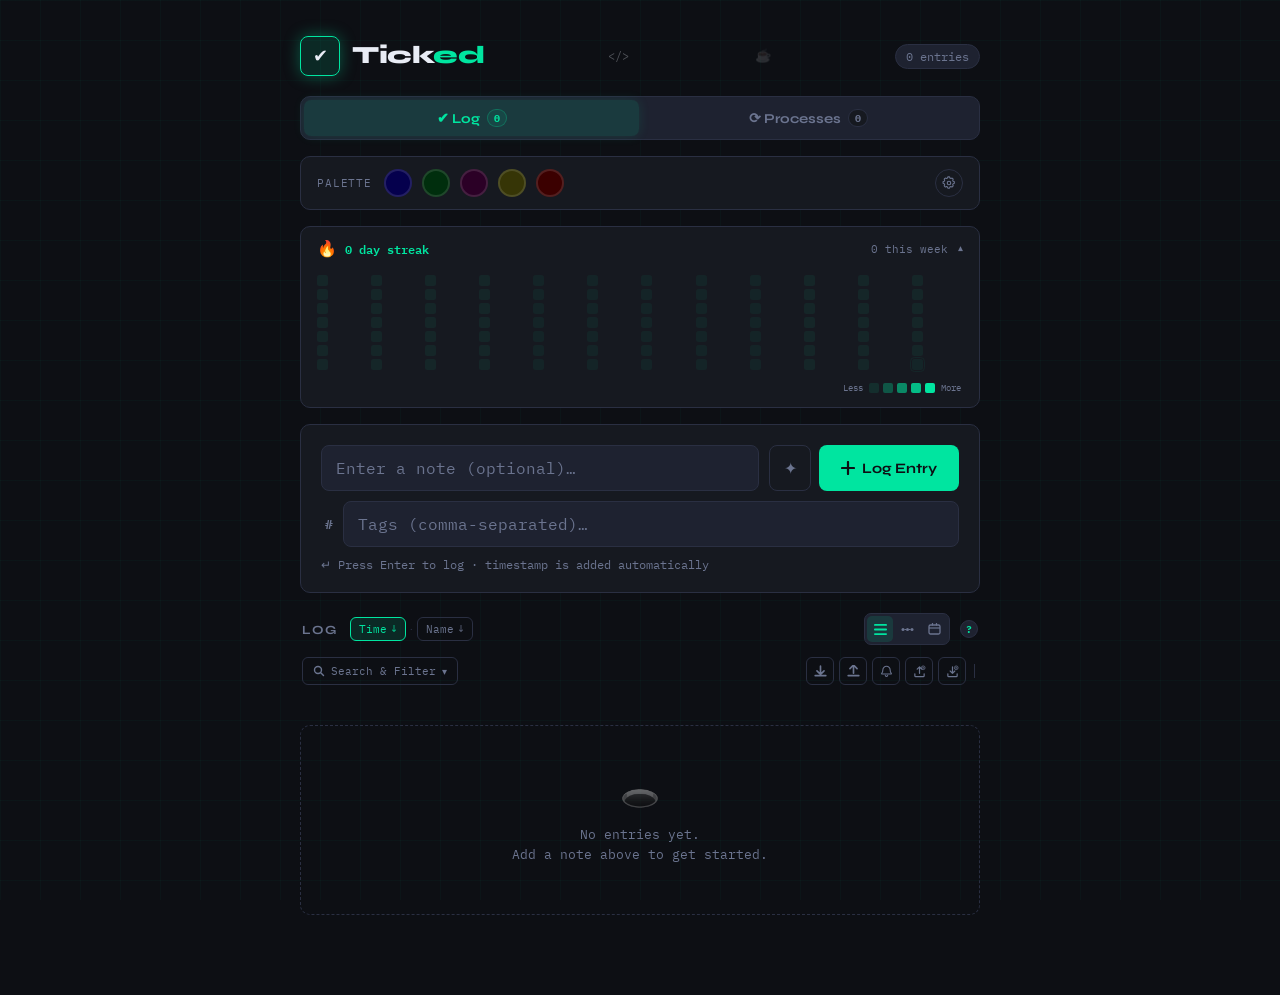
==== index.html @ 1b6779cb "feat: add daily view, tap-to-preview, settings gear, and full i18n (EN/ES/DE/FR) - Add daily view mo" ====
<!--
  Changes applied:
  1. Replaced inline source-code rendering with lightweight source access actions.
     - Source modal now provides direct actions to open full page source in a new tab, copy source, and download .html.
     - Removed inline <pre> source embedding to reduce DOM size and improve initial render performance.
  2. Added incremental lazy rendering for task/process entry lists.
     - Lists now render in small batches and append more entries when a sentinel reaches view (Intersection Observer + scroll fallback).
     - Filtering and sorting still run against the complete in-memory dataset before batching, preserving behavior 100%.
-->
<!DOCTYPE html>
<html lang="en">
<head>
    <meta charset="UTF-8">
    <meta name="viewport" content="width=device-width, initial-scale=1.0, viewport-fit=cover">
    <title>Ticked</title>

    <!-- PWA -->
    <meta name="mobile-web-app-capable" content="yes">
    <meta name="apple-mobile-web-app-capable" content="yes">
    <meta name="apple-mobile-web-app-status-bar-style" content="black-translucent">
    <meta name="apple-mobile-web-app-title" content="Ticked">
    <meta name="theme-color" content="#0d0f14">
    <link rel="manifest" href="manifest.json">
    <link rel="icon" type="image/png" sizes="192x192" href="icon-192.png">
    <link rel="apple-touch-icon" href="icon-192.png">

    <link href="https://fonts.googleapis.com/css2?family=IBM+Plex+Mono:wght@400;500;600&family=Syne:wght@400;600;700;800&display=swap" rel="stylesheet">
    <link rel="stylesheet" href="styles.css">
</head>
<body>
    <div class="wrapper">

        <header>
            <div class="header-left">
                <div class="logo-icon">✔</div>
                <div>
                    <h1>Tick<span>ed</span></h1>
                </div>
            </div>
            <button class="source-toggle" id="sourceToggle" onclick="openSourceViewer()" title="View page source &amp; download offline copy">&lt;/&gt;</button>
            <button class="kofi-toggle" id="kofiToggle" onclick="toggleKofi()" title="Toggle support badge">☕</button>
            <span class="entry-count-badge" id="countBadge" data-i18n="nEntries">0 entries</span>
        </header>

        <!-- Tab Navigation -->
        <div class="tab-nav">
            <button class="tab-btn active" id="tabTasksBtn" onclick="switchTab('tasks')">
                ✔ Log <span class="tab-count" id="tabTasksCount">0</span>
            </button>
            <button class="tab-btn" id="tabProcessesBtn" onclick="switchTab('processes')">
                ⟳ Processes <span class="tab-count" id="tabProcessesCount">0</span>
            </button>
        </div>

        <!-- Color Palette -->
        <div class="palette-section">
            <span class="palette-label" data-i18n="palette">Palette</span>
            <div class="palette-swatches" id="paletteSwatches"></div>
            <button class="palette-gear-btn" id="settingsGearBtn" onclick="openSettingsModal()" title="Settings">
                <svg width="14" height="14" viewBox="0 0 16 16" fill="none">
                    <path d="M8 10a2 2 0 100-4 2 2 0 000 4z" stroke="currentColor" stroke-width="1.3"/>
                    <path d="M13.7 6.3l-1-.2a4.8 4.8 0 00-.5-1.2l.5-.9a.5.5 0 00-.1-.6l-.9-.9a.5.5 0 00-.6-.1l-.9.5a4.8 4.8 0 00-1.2-.5l-.2-1a.5.5 0 00-.5-.4H7a.5.5 0 00-.5.4l-.2 1c-.4.1-.8.3-1.2.5l-.9-.5a.5.5 0 00-.6.1l-.9.9a.5.5 0 00-.1.6l.5.9c-.2.4-.4.8-.5 1.2l-1 .2a.5.5 0 00-.4.5v1.3a.5.5 0 00.4.5l1 .2c.1.4.3.8.5 1.2l-.5.9a.5.5 0 00.1.6l.9.9a.5.5 0 00.6.1l.9-.5c.4.2.8.4 1.2.5l.2 1a.5.5 0 00.5.4h1.3a.5.5 0 00.5-.4l.2-1c.4-.1.8-.3 1.2-.5l.9.5a.5.5 0 00.6-.1l.9-.9a.5.5 0 00.1-.6l-.5-.9c.2-.4.4-.8.5-1.2l1-.2a.5.5 0 00.4-.5V6.7a.5.5 0 00-.4-.4z" stroke="currentColor" stroke-width="1.2" stroke-linecap="round" stroke-linejoin="round"/>
                </svg>
            </button>
        </div>

        <!-- Activity Stats -->
        <div class="stats-section" id="statsSection">
            <button class="stats-header" id="statsHeader" onclick="toggleStats()">
                <div class="stats-header-left">
                    <span class="stats-streak-icon">🔥</span>
                    <span class="stats-streak-text" id="streakDisplay">0 day streak</span>
                </div>
                <div class="stats-header-right">
                    <span class="stats-week-count" id="weekCountDisplay">0 this week</span>
                    <span class="chevron" id="statsChevron">▾</span>
                </div>
            </button>
            <div class="stats-body" id="statsBody">
                <div class="heatmap-container" id="heatmapContainer"></div>
                <div class="heatmap-legend">
                    <span class="heatmap-legend-label">Less</span>
                    <span class="heatmap-cell-legend" style="opacity:0.1"></span>
                    <span class="heatmap-cell-legend" style="opacity:0.3"></span>
                    <span class="heatmap-cell-legend" style="opacity:0.55"></span>
                    <span class="heatmap-cell-legend" style="opacity:0.8"></span>
                    <span class="heatmap-cell-legend" style="opacity:1"></span>
                    <span class="heatmap-legend-label">More</span>
                </div>
            </div>
        </div>

        <!-- ═══════════ TASKS TAB ═══════════ -->
        <div class="tab-panel active" id="panelTasks">

            <!-- Input card -->
            <div class="input-card">
                <div class="input-row">
                    <div class="input-wrap">
                        <input type="text" id="inputText" placeholder="Enter a note (optional)…">
                    </div>
                    <div class="btn-group">
                        <button class="custom-trigger-btn" id="customTriggerBtn" onclick="toggleCustomPanel()" title="Add custom-timestamped entry">
                            ✦
                        </button>
                        <button class="add-btn" onclick="addEntry()">
                            <svg width="14" height="14" viewBox="0 0 14 14" fill="none"><path d="M7 1v12M1 7h12" stroke="currentColor" stroke-width="2.2" stroke-linecap="round"/></svg>
                            Log Entry
                        </button>
                    </div>
                </div>

                <div class="custom-panel" id="customPanel">
                    <div class="custom-panel-inner">
                        <div class="custom-panel-label">Custom timestamp</div>
                        <div class="custom-fields">
                            <input type="date" id="customDate" />
                            <input type="time" id="customTime" />
                            <button class="custom-add-btn" onclick="addCustomEntry()">Log ✦</button>
                        </div>
                    </div>
                </div>

                <div class="tag-input-row" id="tagInputRow">
                    <span class="tag-input-label">#</span>
                    <input type="text" id="tagInput" placeholder="Tags (comma-separated)…" class="tag-text-input">
                </div>

                <p class="hint" data-i18n="hintLog">↵ Press Enter to log · timestamp is added automatically</p>
            </div>

            <!-- Section header -->
            <div class="section-header">
                <div style="display:flex;align-items:center;gap:12px;">
                    <span class="section-title">Log</span>
                    <div class="sort-controls" id="tasksSortControls">
                        <button class="sort-btn active" id="sortTimeBtn" onclick="setSort('time','tasks')">
                            Time <span class="sort-dir" id="sortTimeDir">↓</span>
                        </button>
                        <span class="sort-sep">·</span>
                        <button class="sort-btn" id="sortTextBtn" onclick="setSort('text','tasks')">
                            Name <span class="sort-dir" id="sortTextDir">↓</span>
                        </button>
                    </div>
                </div>
                <div style="display:flex;align-items:center;gap:10px;">
                    <div class="view-toggle">
                        <button class="view-toggle-btn active" id="viewListBtn" onclick="setView('list')" title="List view">
                            <svg width="13" height="13" viewBox="0 0 13 13" fill="none">
                                <rect x="0" y="1" width="13" height="1.8" rx="0.9" fill="currentColor"/>
                                <rect x="0" y="5.6" width="13" height="1.8" rx="0.9" fill="currentColor"/>
                                <rect x="0" y="10.2" width="13" height="1.8" rx="0.9" fill="currentColor"/>
                            </svg>
                        </button>
                        <button class="view-toggle-btn" id="viewTimelineBtn" onclick="setView('timeline')" title="Timeline view">
                            <svg width="13" height="13" viewBox="0 0 13 13" fill="none">
                                <circle cx="2" cy="6.5" r="1.5" fill="currentColor"/>
                                <circle cx="6.5" cy="6.5" r="1.5" fill="currentColor"/>
                                <circle cx="11" cy="6.5" r="1.5" fill="currentColor"/>
                                <line x1="3.5" y1="6.5" x2="5" y2="6.5" stroke="currentColor" stroke-width="1.2"/>
                                <line x1="8" y1="6.5" x2="9.5" y2="6.5" stroke="currentColor" stroke-width="1.2"/>
                            </svg>
                        </button>
                        <button class="view-toggle-btn" id="viewDailyBtn" onclick="setView('daily')" title="Daily view">
                            <svg width="13" height="13" viewBox="0 0 13 13" fill="none">
                                <rect x="1" y="2" width="11" height="9" rx="1.5" stroke="currentColor" stroke-width="1.3" fill="none"/>
                                <line x1="1" y1="5" x2="12" y2="5" stroke="currentColor" stroke-width="1.2"/>
                                <line x1="4.5" y1="2" x2="4.5" y2="0.5" stroke="currentColor" stroke-width="1.2" stroke-linecap="round"/>
                                <line x1="8.5" y1="2" x2="8.5" y2="0.5" stroke="currentColor" stroke-width="1.2" stroke-linecap="round"/>
                            </svg>
                        </button>
                    </div>
                    <div class="info-btn">
                        <span class="question-mark" tabindex="0" role="button" aria-label="Storage info">?</span>
                        <div class="tooltip" role="tooltip">
                            <div class="tooltip-title">💾 How data is saved</div>
                            <p>Your log entries are saved in your <strong>browser's localStorage</strong> — they persist across page refreshes and browser restarts on this device.</p>
                            <p><strong>To keep data long-term:</strong> avoid clearing your browser's site data for this page, and don't use incognito mode.</p>
                            <p><strong>Back up anytime</strong> using the Export button — saves a <strong>.json</strong> file you can re-import later.</p>
                        </div>
                    </div>
                </div>
            </div>

            <!-- Toolbar row -->
            <div class="toolbar-row">
                <div class="toolbar-group">
                    <button class="filter-toggle-btn" id="filterToggleBtn" onclick="toggleFilterPanel('tasks')">
                        <svg width="12" height="12" viewBox="0 0 12 12" fill="none">
                            <circle cx="5" cy="5" r="3.5" stroke="currentColor" stroke-width="1.4"/>
                            <path d="M8 8l2.5 2.5" stroke="currentColor" stroke-width="1.4" stroke-linecap="round"/>
                        </svg>
                        Search &amp; Filter
                        <span class="chevron">▾</span>
                    </button>
                    <div class="filter-active-dot" id="filterActiveDot"></div>
                </div>

                <div class="toolbar-group">
                    <button class="icon-btn" title="Import JSON" onclick="document.getElementById('importFileInput').click()">
                        <svg width="13" height="13" viewBox="0 0 11 11" fill="none">
                            <path d="M5.5 1v6M2.5 5l3 3 3-3" stroke="currentColor" stroke-width="1.4" stroke-linecap="round" stroke-linejoin="round"/>
                            <path d="M1 9h9" stroke="currentColor" stroke-width="1.4" stroke-linecap="round"/>
                        </svg>
                    </button>
                    <input type="file" id="importFileInput" accept=".json" onchange="importJSON(event)">
                    <button class="icon-btn" title="Export JSON" onclick="exportJSON()">
                        <svg width="13" height="13" viewBox="0 0 11 11" fill="none">
                            <path d="M5.5 7V1M2.5 3l3-3 3 3" stroke="currentColor" stroke-width="1.4" stroke-linecap="round" stroke-linejoin="round"/>
                            <path d="M1 9h9" stroke="currentColor" stroke-width="1.4" stroke-linecap="round"/>
                        </svg>
                    </button>
                    <button class="icon-btn" id="logNotifyBtn" title="Show persistent quick-log notification" onclick="togglePersistentLogNotification()">
                        <svg width="13" height="13" viewBox="0 0 16 16" fill="none">
                            <path d="M8 1.5a4.5 4.5 0 00-4.5 4.5c0 2.1-.7 3.4-1.3 4.1a.5.5 0 00.4.9h10.8a.5.5 0 00.4-.9c-.6-.7-1.3-2-1.3-4.1A4.5 4.5 0 008 1.5z" stroke="currentColor" stroke-width="1.3" stroke-linecap="round" stroke-linejoin="round"/>
                            <path d="M6.5 12.5a1.5 1.5 0 003 0" stroke="currentColor" stroke-width="1.3" stroke-linecap="round"/>
                        </svg>
                    </button>
                    <button class="icon-btn gdrive-btn" id="gdriveUploadBtn" title="Upload to Google Drive" onclick="gdriveUpload()">
                        <svg width="13" height="13" viewBox="0 0 14 14" fill="none">
                            <path d="M7 9V2M4.5 4.5L7 2l2.5 2.5" stroke="currentColor" stroke-width="1.3" stroke-linecap="round" stroke-linejoin="round"/>
                            <path d="M2 9.5v2a1 1 0 001 1h8a1 1 0 001-1v-2" stroke="currentColor" stroke-width="1.3" stroke-linecap="round" stroke-linejoin="round"/>
                            <circle cx="11" cy="3" r="2" fill="none" stroke="currentColor" stroke-width="0.8"/>
                            <path d="M10.3 3h1.4M11 2.3v1.4" stroke="currentColor" stroke-width="0.6" stroke-linecap="round"/>
                        </svg>
                    </button>
                    <button class="icon-btn gdrive-btn" id="gdriveDownloadBtn" title="Download from Google Drive" onclick="gdriveDownload()">
                        <svg width="13" height="13" viewBox="0 0 14 14" fill="none">
                            <path d="M7 2v7M4.5 6.5L7 9l2.5-2.5" stroke="currentColor" stroke-width="1.3" stroke-linecap="round" stroke-linejoin="round"/>
                            <path d="M2 9.5v2a1 1 0 001 1h8a1 1 0 001-1v-2" stroke="currentColor" stroke-width="1.3" stroke-linecap="round" stroke-linejoin="round"/>
                            <circle cx="11" cy="3" r="2" fill="none" stroke="currentColor" stroke-width="0.8"/>
                            <path d="M10.3 3h1.4M11 2.3v1.4" stroke="currentColor" stroke-width="0.6" stroke-linecap="round"/>
                        </svg>
                    </button>
                    <div class="toolbar-divider"></div>
                    <button class="clear-btn" id="clearBtn" onclick="clearAll('tasks')" style="display:none;">Clear all</button>
                </div>
            </div>

            <!-- Filter panel -->
            <div class="filter-panel" id="filterPanel">
                <div class="filter-panel-inner">
                    <div class="filter-row">
                        <div class="filter-search-wrap input-wrap">
                            <svg width="14" height="14" viewBox="0 0 14 14" fill="none">
                                <circle cx="6" cy="6" r="4" stroke="currentColor" stroke-width="1.5"/>
                                <path d="M10 10l3 3" stroke="currentColor" stroke-width="1.5" stroke-linecap="round"/>
                            </svg>
                            <input type="text" id="searchInput" placeholder="Search by name, date, or time…" oninput="debouncedApplyFilters()">
                        </div>
                        <div class="filter-date-wrap">
                            <input type="date" id="filterDate" onchange="applyFilters('tasks')">
                        </div>
                    </div>
                    <div class="filter-chips">
                        <span class="filter-chip-label">Show:</span>
                        <button class="filter-chip active" data-filter="all" onclick="setTypeFilter('all', this, 'tasks')">All</button>
                        <button class="filter-chip" data-filter="auto" onclick="setTypeFilter('auto', this, 'tasks')">Auto-logged</button>
                        <button class="filter-chip custom-chip" data-filter="custom" onclick="setTypeFilter('custom', this, 'tasks')">✦ Custom</button>
                        <button class="filter-chip edited-chip" data-filter="edited" onclick="setTypeFilter('edited', this, 'tasks')">✎ Edited</button>
                        <button class="filter-clear-link" onclick="clearFilters('tasks')">Clear filters</button>
                    </div>
                    <div class="filter-tag-chips" id="filterTagChips"></div>
                </div>
            </div>

            <!-- Results count -->
            <div class="results-count-row">
                <span class="results-count" id="resultsCount"></span>
            </div>

            <!-- Empty state -->
            <div class="empty-state visible" id="emptyState">
                <div class="empty-icon">🕳️</div>
                <p>No entries yet.<br>Add a note above to get started.</p>
            </div>

            <!-- Entry list -->
            <ul class="entry-list" id="entryList"></ul>
            <div class="lazy-loader" id="tasksLazyLoader" aria-hidden="true"><span>Loading more entries…</span></div>

            <!-- Timeline view -->
            <div id="timelineView" class="timeline-outer" style="display:none;"></div>
            <div id="dailyView" class="daily-outer" style="display:none;"></div>
        </div>

        <!-- ═══════════ PROCESSES TAB ═══════════ -->
        <div class="tab-panel" id="panelProcesses">

            <!-- Input card for processes -->
            <div class="input-card">
                <div class="input-row">
                    <div class="input-wrap">
                        <input type="text" id="procInputText" placeholder="Enter process name…">
                    </div>
                    <div class="btn-group">
                        <select id="procTemplateSelect" class="filter-chip" onchange="addProcessFromTemplate(this.value)">
                            <option value="">Templates</option>
                            <option value="dailyRoutine">Daily Routine</option>
                            <option value="contentCreation">Content Creation</option>
                            <option value="bugFix">Bug Fix</option>
                        </select>
                        <button class="add-btn" onclick="addProcess()">
                            <svg width="14" height="14" viewBox="0 0 14 14" fill="none"><path d="M7 1v12M1 7h12" stroke="currentColor" stroke-width="2.2" stroke-linecap="round"/></svg>
                            Add Process
                        </button>
                    </div>
                </div>
                <div class="tag-input-row" id="procTagInputRow">
                    <span class="tag-input-label">#</span>
                    <input type="text" id="procTagInput" placeholder="Tags (comma-separated)…" class="tag-text-input">
                </div>

                <p class="hint" data-i18n="hintProcess">↵ Press Enter to add · processes track work through checkpoints</p>
            </div>

            <!-- Section header for processes -->
            <div class="section-header">
                <div style="display:flex;align-items:center;gap:12px;">
                    <span class="section-title">Processes</span>
                    <div class="sort-controls" id="procSortControls">
                        <button class="sort-btn active" id="procSortTimeBtn" onclick="setSort('time','processes')">
                            Time <span class="sort-dir" id="procSortTimeDir">↓</span>
                        </button>
                        <span class="sort-sep">·</span>
                        <button class="sort-btn" id="procSortTextBtn" onclick="setSort('text','processes')">
                            Name <span class="sort-dir" id="procSortTextDir">↓</span>
                        </button>
                    </div>
                </div>
            </div>

            <!-- Toolbar row for processes -->
            <div class="toolbar-row">
                <div class="toolbar-group">
                    <button class="filter-toggle-btn" id="procFilterToggleBtn" onclick="toggleFilterPanel('processes')">
                        <svg width="12" height="12" viewBox="0 0 12 12" fill="none">
                            <circle cx="5" cy="5" r="3.5" stroke="currentColor" stroke-width="1.4"/>
                            <path d="M8 8l2.5 2.5" stroke="currentColor" stroke-width="1.4" stroke-linecap="round"/>
                        </svg>
                        Search &amp; Filter
                        <span class="chevron">▾</span>
                    </button>
                    <div class="filter-active-dot" id="procFilterActiveDot"></div>
                </div>

                <div class="toolbar-group">
                    <button class="clear-btn" id="procClearBtn" onclick="clearAll('processes')" style="display:none;">Clear all</button>
                </div>
            </div>

            <!-- Filter panel for processes -->
            <div class="filter-panel" id="procFilterPanel">
                <div class="filter-panel-inner">
                    <div class="filter-row">
                        <div class="filter-search-wrap input-wrap">
                            <svg width="14" height="14" viewBox="0 0 14 14" fill="none">
                                <circle cx="6" cy="6" r="4" stroke="currentColor" stroke-width="1.5"/>
                                <path d="M10 10l3 3" stroke="currentColor" stroke-width="1.5" stroke-linecap="round"/>
                            </svg>
                            <input type="text" id="procSearchInput" placeholder="Search processes…" oninput="debouncedApplyFilters()">
                        </div>
                        <div class="filter-date-wrap">
                            <input type="date" id="procFilterDate" onchange="applyFilters('processes')">
                        </div>
                    </div>
                    <div class="filter-chips">
                        <span class="filter-chip-label">Show:</span>
                        <button class="filter-chip active" data-filter="all" onclick="setTypeFilter('all', this, 'processes')">All</button>
                        <button class="filter-chip active-chip" data-filter="active" onclick="setTypeFilter('active', this, 'processes')">⟳ Active</button>
                        <button class="filter-chip completed-chip" data-filter="completed" onclick="setTypeFilter('completed', this, 'processes')">✓ Completed</button>
                        <button class="filter-chip edited-chip" data-filter="edited" onclick="setTypeFilter('edited', this, 'processes')">✎ Edited</button>
                        <button class="filter-chip overdue-chip" data-filter="overdue" onclick="setTypeFilter('overdue', this, 'processes')">⚠ Overdue</button>
                        <button class="filter-clear-link" onclick="clearFilters('processes')">Clear filters</button>
                    </div>
                    <div class="filter-tag-chips" id="procFilterTagChips"></div>
                </div>
            </div>

            <!-- Results count processes -->
            <div class="results-count-row">
                <span class="results-count" id="procResultsCount"></span>
            </div>

            <!-- Empty state -->
            <div class="empty-state visible" id="procEmptyState">
                <div class="empty-icon">⟳</div>
                <p>No processes yet.<br>Add a process above to track workflow checkpoints.</p>
            </div>

            <!-- Process list -->
            <ul class="entry-list" id="processList"></ul>
            <div class="lazy-loader" id="procLazyLoader" aria-hidden="true"><span>Loading more processes…</span></div>
        </div>

    </div>

    <div class="source-modal-overlay" id="gdriveClientModal" onclick="if(event.target===this)closeGdriveClientModal(false)">
        <div class="source-modal" style="max-width:560px;">
            <div class="source-modal-header">
                <span class="source-modal-title">Google Drive Client ID</span>
                <button class="source-modal-close" onclick="closeGdriveClientModal(false)" title="Close">✕</button>
            </div>
            <div class="source-modal-body">
                <p class="source-modal-text">Paste your Google OAuth Client ID. It is stored only in localStorage on this device and reused for upload/download.</p>
                <div class="gdrive-modal-field">
                    <label for="gdriveClientInput">Client ID</label>
                    <input type="text" id="gdriveClientInput" placeholder="1234567890-abc123.apps.googleusercontent.com">
                </div>
                <div class="sheet-btn-row" style="margin-top:8px;">
                    <button class="sheet-btn secondary" onclick="closeGdriveClientModal(false)">Cancel</button>
                    <button class="sheet-btn primary" onclick="closeGdriveClientModal(true)">Save</button>
                </div>
            </div>
        </div>
    </div>

    <!-- Source Viewer Modal -->
    <div class="source-modal-overlay" id="sourceModalOverlay" onclick="if(event.target===this)closeSourceViewer()">
        <div class="source-modal">
            <div class="source-modal-header">
                <span class="source-modal-title">&lt;/&gt; Page Source</span>
                <div class="source-modal-actions">
                    <button class="source-modal-btn" onclick="copySource()" title="Copy source to clipboard">📋 Copy</button>
                    <button class="source-modal-btn" onclick="downloadOfflineHTML()" title="Download as standalone HTML file">💾 Download .html</button>
                </div>
                <button class="source-modal-close" onclick="closeSourceViewer()" title="Close">✕</button>
            </div>
            <div class="source-modal-body">
                <p class="source-modal-text">To keep this page lean, source is no longer embedded inline here. Use one of the actions below to access the complete HTML source.</p>
                <a class="source-link" id="sourceOpenLink" href="https://ranzlappen.github.io/ticked/" target="_blank" rel="noopener">↗ Open source code</a>
            </div>
        </div>
    </div>

    <!-- Settings Modal -->
    <div class="source-modal-overlay" id="settingsModalOverlay" onclick="if(event.target===this)closeSettingsModal()">
        <div class="source-modal" style="max-width:480px;">
            <div class="source-modal-header">
                <span class="source-modal-title" data-i18n="settings">Settings</span>
                <button class="source-modal-close" onclick="closeSettingsModal()" title="Close">✕</button>
            </div>
            <div class="source-modal-body">
                <div class="settings-field">
                    <label for="settingsLang" data-i18n="language">Language</label>
                    <select id="settingsLang" class="settings-select" onchange="updateSetting('lang', this.value)">
                        <option value="en">English</option>
                        <option value="es">Español</option>
                        <option value="de">Deutsch</option>
                        <option value="fr">Français</option>
                    </select>
                </div>
                <div class="settings-field">
                    <label for="settingsHeadingFont" data-i18n="headingFont">Heading Font</label>
                    <select id="settingsHeadingFont" class="settings-select" onchange="updateSetting('headingFont', this.value)">
                        <option value="default">Syne (default)</option>
                        <option value="mono">IBM Plex Mono</option>
                        <option value="system">System UI</option>
                    </select>
                </div>
                <div class="settings-field">
                    <label for="settingsBodyFont" data-i18n="bodyFont">Body Font</label>
                    <select id="settingsBodyFont" class="settings-select" onchange="updateSetting('bodyFont', this.value)">
                        <option value="default">IBM Plex Mono (default)</option>
                        <option value="sans">Syne</option>
                        <option value="system">System UI</option>
                    </select>
                </div>
            </div>
        </div>
    </div>

    <!-- Toast -->
    <div class="toast" id="toast"></div>

    <!-- Action Sheet overlay -->
    <div class="sheet-overlay" id="sheetOverlay">
        <div class="sheet" id="sheetEl" onclick="event.stopPropagation()">
            <div class="sheet-handle" id="sheetHandle"></div>
            <div class="sheet-title" id="sheetTitle">Actions</div>
            <div id="sheetContent"></div>
        </div>
    </div>

    <!-- Ko-fi -->
    <a class="kofi-badge" href="https://ko-fi.com/F1F1140LWT" target="_blank" rel="noopener" title="Buy Me a Coffee at ko-fi.com">
        <img height="36" src="https://storage.ko-fi.com/cdn/kofi6.png?v=6" border="0" alt="Buy Me a Coffee at ko-fi.com" />
    </a>

    <script src="i18n.js"></script>
    <script src="app.js"></script>
</body>
</html>
---- styles.css ----
*, *::before, *::after { box-sizing: border-box; margin: 0; padding: 0; }
* { -webkit-tap-highlight-color: transparent; }

:root {
    --bg: #0d0f14;
    --surface: #161920;
    --surface2: #1e2230;
    --border: #2a2f42;
    --accent: #00e5a0;
    --accent-dim: rgba(0, 229, 160, 0.12);
    --accent-glow: rgba(0, 229, 160, 0.35);
    --text: #e8ecf5;
    --text-muted: #6b748f;
    --text-dim: #9aa3be;
    --danger: #ff5a6e;
    --danger-dim: rgba(255, 90, 110, 0.12);
    --danger-border: rgba(255, 90, 110, 0.55);
    --custom: #f5a623;
    --custom-dim: rgba(245, 166, 35, 0.10);
    --custom-border: rgba(245, 166, 35, 0.55);
    --edited: #a78bfa;
    --edited-dim: rgba(167, 139, 250, 0.10);
    --edited-border: rgba(167, 139, 250, 0.55);
    --today-bg: rgba(0, 229, 160, 0.04);
    --today-border: rgba(0, 229, 160, 0.28);
    --mono: 'IBM Plex Mono', monospace;
    --sans: 'Syne', sans-serif;
    --radius: 10px;
    --transition: 0.18s ease;
}

body {
    font-family: var(--sans);
    background: var(--bg);
    color: var(--text);
    min-height: 100vh;
    padding: 20px;
    padding-top: max(20px, env(safe-area-inset-top));
    padding-bottom: max(20px, env(safe-area-inset-bottom));
    padding-left: max(20px, env(safe-area-inset-left));
    padding-right: max(20px, env(safe-area-inset-right));
    display: flex;
    flex-direction: column;
    align-items: center;
    overflow-x: hidden;
}
body.sheet-open { overflow: hidden; }

body::before {
    content: '';
    position: fixed;
    inset: 0;
    background-image:
        linear-gradient(rgba(0,229,160,0.03) 1px, transparent 1px),
        linear-gradient(90deg, rgba(0,229,160,0.03) 1px, transparent 1px);
    background-size: 40px 40px;
    pointer-events: none;
    z-index: 0;
}

.wrapper {
    width: 100%;
    max-width: 680px;
    position: relative;
    z-index: 1;
    padding-bottom: 60px;
}

/* ── Header ── */
header {
    display: flex;
    align-items: center;
    justify-content: space-between;
    margin-bottom: 20px;
    padding-top: 16px;
}

.header-left {
    display: flex;
    align-items: center;
    gap: 12px;
}

.logo-icon {
    width: 40px;
    height: 40px;
    background: var(--accent-dim);
    border: 1px solid var(--accent);
    border-radius: 8px;
    display: flex;
    align-items: center;
    justify-content: center;
    font-size: 18px;
    box-shadow: 0 0 16px var(--accent-glow);
    flex-shrink: 0;
}

h1 {
    font-size: clamp(1.2rem, 4vw, 1.55rem);
    font-weight: 800;
    letter-spacing: -0.02em;
    color: var(--text);
    line-height: 1.1;
}

h1 span { color: var(--accent); }

.entry-count-badge {
    font-family: var(--mono);
    font-size: 0.75rem;
    color: var(--text-muted);
    background: var(--surface2);
    border: 1px solid var(--border);
    border-radius: 20px;
    padding: 4px 10px;
    white-space: nowrap;
}

/* ── Tab navigation ── */
.tab-nav {
    display: flex;
    gap: 2px;
    background: var(--surface2);
    border: 1px solid var(--border);
    border-radius: 10px;
    padding: 3px;
    margin-bottom: 16px;
}

.tab-btn {
    flex: 1;
    background: none;
    border: none;
    border-radius: 7px;
    font-family: var(--sans);
    font-size: 0.85rem;
    font-weight: 700;
    color: var(--text-muted);
    padding: 9px 16px;
    cursor: pointer;
    transition: all var(--transition);
    display: flex;
    align-items: center;
    justify-content: center;
    gap: 7px;
}

.tab-btn:hover { color: var(--text-dim); }

.tab-btn.active {
    background: var(--accent-dim);
    color: var(--accent);
    box-shadow: 0 0 12px var(--accent-dim);
}

.tab-btn .tab-count {
    font-family: var(--mono);
    font-size: 0.65rem;
    background: var(--surface);
    border: 1px solid var(--border);
    border-radius: 10px;
    padding: 1px 6px;
}

.tab-btn.active .tab-count {
    background: rgba(0,229,160,0.08);
    border-color: rgba(0,229,160,0.25);
    color: var(--accent);
}

/* ── Color Palette ── */
.palette-section {
    background: var(--surface);
    border: 1px solid var(--border);
    border-radius: var(--radius);
    padding: 12px 16px;
    margin-bottom: 16px;
    display: flex;
    align-items: center;
    gap: 12px;
}

.palette-label {
    font-family: var(--mono);
    font-size: 0.68rem;
    color: var(--text-muted);
    letter-spacing: 0.08em;
    text-transform: uppercase;
    white-space: nowrap;
    flex-shrink: 0;
}

.palette-swatches {
    display: flex;
    gap: 10px;
    align-items: center;
}

.palette-swatch {
    position: relative;
    width: 28px;
    height: 28px;
    border-radius: 50%;
    border: 2px solid rgba(255,255,255,0.12);
    cursor: pointer;
    transition: transform 0.18s cubic-bezier(0.34, 1.56, 0.64, 1), box-shadow 0.18s ease;
    flex-shrink: 0;
}

.palette-swatch:hover {
    transform: scale(1.2);
    box-shadow: 0 0 12px rgba(255,255,255,0.15);
}

.palette-swatch input[type="color"] {
    position: absolute;
    inset: 0;
    width: 100%;
    height: 100%;
    opacity: 0;
    cursor: pointer;
    border: none;
    padding: 0;
}

/* ── Input card ── */
.input-card {
    background: var(--surface);
    border: 1px solid var(--border);
    border-radius: var(--radius);
    padding: 20px;
    margin-bottom: 20px;
    transition: border-color var(--transition), box-shadow var(--transition);
}

.input-card:focus-within {
    border-color: var(--accent);
    box-shadow: 0 0 0 3px var(--accent-dim);
}

.input-row {
    display: flex;
    gap: 10px;
    align-items: stretch;
}

.input-wrap { flex: 1; position: relative; }

input[type="text"], input[type="date"], input[type="time"], input[type="datetime-local"] {
    width: 100%;
    background: var(--surface2);
    border: 1px solid var(--border);
    border-radius: 8px;
    color: var(--text);
    font-family: var(--mono);
    font-size: 16px;
    padding: 12px 14px;
    outline: none;
    transition: border-color var(--transition);
    -webkit-appearance: none;
}

input[type="date"], input[type="time"], input[type="datetime-local"] {
    color-scheme: dark;
    cursor: pointer;
}

input[type="text"]::placeholder { color: var(--text-muted); }
input[type="text"]:focus,
input[type="date"]:focus,
input[type="time"]:focus,
input[type="datetime-local"]:focus { border-color: var(--accent); }

.btn-group {
    display: flex;
    gap: 8px;
    align-items: stretch;
    flex-shrink: 0;
}
#procTemplateSelect {
    min-width: 118px;
    background: var(--surface2);
    border: 1px solid var(--border);
    border-radius: 8px;
    color: var(--text-dim);
    font-family: var(--mono);
    font-size: 0.8rem;
    padding: 0 10px;
    cursor: pointer;
}
#procTemplateSelect:focus { border-color: var(--accent); outline: none; }

.add-btn {
    background: var(--accent);
    color: #0d0f14;
    border: none;
    border-radius: 8px;
    font-family: var(--sans);
    font-size: 0.9rem;
    font-weight: 700;
    padding: 12px 22px;
    cursor: pointer;
    white-space: nowrap;
    transition: opacity var(--transition), transform var(--transition), box-shadow var(--transition);
    display: flex;
    align-items: center;
    gap: 7px;
}

.add-btn:hover {
    opacity: 0.88;
    transform: translateY(-1px);
    box-shadow: 0 4px 16px var(--accent-glow);
}

.add-btn:active { transform: translateY(0); }

/* ── Custom entry button ── */
.custom-trigger-btn {
    background: none;
    border: 1px solid var(--border);
    border-radius: 8px;
    color: var(--text-muted);
    font-size: 16px;
    width: 42px;
    display: flex;
    align-items: center;
    justify-content: center;
    cursor: pointer;
    transition: all var(--transition);
    flex-shrink: 0;
    position: relative;
}

.custom-trigger-btn:hover {
    border-color: var(--custom);
    color: var(--custom);
    background: var(--custom-dim);
    box-shadow: 0 0 10px rgba(245,166,35,0.2);
}

.custom-trigger-btn.active {
    border-color: var(--custom);
    color: var(--custom);
    background: var(--custom-dim);
}

/* ── Custom entry panel ── */
.custom-panel {
    overflow: hidden;
    max-height: 0;
    opacity: 0;
    transition: max-height 0.28s ease, opacity 0.22s ease, margin-top 0.22s ease;
    margin-top: 0;
}

.custom-panel.open {
    max-height: 240px;
    opacity: 1;
    margin-top: 14px;
}

.custom-panel-inner {
    border-top: 1px solid var(--custom-border);
    padding-top: 14px;
    display: flex;
    flex-direction: column;
    gap: 10px;
}

.custom-panel-label {
    font-family: var(--mono);
    font-size: 0.68rem;
    color: var(--custom);
    letter-spacing: 0.08em;
    text-transform: uppercase;
    display: flex;
    align-items: center;
    gap: 6px;
}

.custom-panel-label::before {
    content: '✦';
    font-size: 9px;
}

.custom-fields {
    display: flex;
    gap: 10px;
}

.custom-fields input[type="date"],
.custom-fields input[type="time"] {
    flex: 1;
    padding: 10px 12px;
    font-size: 0.82rem;
}

.custom-add-btn {
    background: var(--custom-dim);
    color: var(--custom);
    border: 1px solid var(--custom-border);
    border-radius: 8px;
    font-family: var(--sans);
    font-size: 0.82rem;
    font-weight: 700;
    padding: 10px 18px;
    cursor: pointer;
    white-space: nowrap;
    transition: all var(--transition);
    flex-shrink: 0;
}

.custom-add-btn:hover {
    background: rgba(245, 166, 35, 0.18);
    box-shadow: 0 0 12px rgba(245,166,35,0.2);
}

.hint {
    font-family: var(--mono);
    font-size: 0.72rem;
    color: var(--text-muted);
    margin-top: 10px;
}

/* ── Section header ── */
.section-header {
    display: flex;
    align-items: center;
    justify-content: space-between;
    margin-bottom: 12px;
    padding: 0 2px;
}

.section-title {
    font-size: 0.78rem;
    font-weight: 700;
    letter-spacing: 0.1em;
    text-transform: uppercase;
    color: var(--text-muted);
}

.section-actions {
    display: flex;
    align-items: center;
    gap: 8px;
}

/* ── Import / Export buttons (icon-only) ── */
.icon-btn {
    background: none;
    border: 1px solid var(--border);
    border-radius: 6px;
    color: var(--text-muted);
    width: 28px;
    height: 28px;
    padding: 0;
    cursor: pointer;
    display: flex;
    align-items: center;
    justify-content: center;
    transition: all var(--transition);
    flex-shrink: 0;
}

.icon-btn:hover {
    border-color: var(--accent);
    color: var(--accent);
    background: var(--accent-dim);
}

.icon-btn svg { flex-shrink: 0; }

.icon-btn.active {
    border-color: var(--accent);
    color: var(--accent);
    background: var(--accent-dim);
    box-shadow: 0 0 8px var(--accent-dim);
}

/* Clear button */
.clear-btn {
    background: none;
    border: 1px solid transparent;
    border-radius: 6px;
    color: var(--text-muted);
    font-family: var(--mono);
    font-size: 0.7rem;
    padding: 4px 8px;
    cursor: pointer;
    transition: all var(--transition);
    white-space: nowrap;
    height: 28px;
    display: flex;
    align-items: center;
}

.clear-btn:hover {
    border-color: var(--danger);
    color: var(--danger);
    background: var(--danger-dim);
}

/* Persistence info button */
.info-btn {
    position: relative;
    display: inline-flex;
    align-items: center;
    gap: 6px;
    color: var(--text-muted);
    font-family: var(--mono);
    font-size: 0.72rem;
    cursor: default;
}

.question-mark {
    width: 18px;
    height: 18px;
    border-radius: 50%;
    background: var(--surface2);
    border: 1px solid var(--border);
    color: var(--accent);
    font-size: 10px;
    font-weight: 700;
    display: inline-flex;
    align-items: center;
    justify-content: center;
    cursor: pointer;
    transition: background var(--transition), border-color var(--transition);
    flex-shrink: 0;
    font-family: var(--mono);
}

.question-mark:hover {
    background: var(--accent-dim);
    border-color: var(--accent);
}

.tooltip {
    position: fixed;
    width: min(300px, calc(100vw - 24px));
    background: var(--surface2);
    border: 1px solid var(--accent);
    border-radius: var(--radius);
    padding: 14px 16px;
    font-family: var(--mono);
    font-size: 0.72rem;
    line-height: 1.6;
    color: var(--text-dim);
    opacity: 0;
    pointer-events: none;
    transition: opacity 0.18s ease, transform 0.18s ease;
    z-index: 1000;
    box-shadow: 0 8px 32px rgba(0,0,0,0.5);
}

.tooltip p + p { margin-top: 8px; }
.tooltip strong { color: var(--text); }

.tooltip-title {
    font-weight: 600;
    color: var(--accent);
    margin-bottom: 8px;
    font-size: 0.75rem;
}

.tooltip.visible {
    opacity: 1;
    pointer-events: auto;
}

/* ── Sort controls ── */
.sort-controls {
    display: flex;
    align-items: center;
    gap: 4px;
}

.sort-btn {
    background: none;
    border: 1px solid var(--border);
    border-radius: 6px;
    color: var(--text-muted);
    font-family: var(--mono);
    font-size: 0.68rem;
    padding: 4px 8px;
    cursor: pointer;
    display: flex;
    align-items: center;
    gap: 4px;
    transition: all var(--transition);
    white-space: nowrap;
}

.sort-btn:hover {
    border-color: var(--accent);
    color: var(--accent);
    background: var(--accent-dim);
}

.sort-btn.active {
    border-color: var(--accent);
    color: var(--accent);
    background: var(--accent-dim);
}

.sort-dir {
    font-size: 10px;
    line-height: 1;
    display: inline-block;
    transition: transform 0.18s ease;
}

.sort-sep {
    color: var(--border);
    font-size: 0.7rem;
    user-select: none;
}

/* ── Toolbar row ── */
.toolbar-row {
    display: flex;
    align-items: center;
    justify-content: space-between;
    gap: 8px;
    margin-bottom: 12px;
    padding: 0 2px;
    flex-wrap: wrap;
    row-gap: 8px;
}

.toolbar-group {
    display: flex;
    align-items: center;
    gap: 5px;
    flex-shrink: 0;
}

.toolbar-divider {
    width: 1px;
    height: 14px;
    background: var(--border);
    margin: 0 3px;
}

.filter-toggle-row {
    display: flex;
    align-items: center;
    gap: 8px;
    margin-bottom: 10px;
}

.filter-toggle-btn {
    background: none;
    border: 1px solid var(--border);
    border-radius: 6px;
    color: var(--text-muted);
    font-family: var(--mono);
    font-size: 0.7rem;
    padding: 0 10px;
    height: 28px;
    cursor: pointer;
    display: flex;
    align-items: center;
    gap: 6px;
    transition: all var(--transition);
    white-space: nowrap;
}

.filter-toggle-btn:hover,
.filter-toggle-btn.active {
    border-color: var(--accent);
    color: var(--accent);
    background: var(--accent-dim);
}

.filter-toggle-btn .chevron {
    display: inline-block;
    transition: transform 0.22s ease;
    font-size: 10px;
}

.filter-toggle-btn.active .chevron {
    transform: rotate(180deg);
}

.filter-active-dot {
    width: 6px;
    height: 6px;
    border-radius: 50%;
    background: var(--accent);
    box-shadow: 0 0 6px var(--accent-glow);
    display: none;
}

.filter-active-dot.visible { display: block; }

/* Filter panel */
.filter-panel {
    overflow: hidden;
    max-height: 0;
    opacity: 0;
    transition: max-height 0.3s ease, opacity 0.22s ease, margin-bottom 0.22s ease;
    margin-bottom: 0;
}

.filter-panel.open {
    max-height: 200px;
    opacity: 1;
    margin-bottom: 14px;
}

.filter-panel-inner {
    background: var(--surface);
    border: 1px solid var(--border);
    border-radius: var(--radius);
    padding: 14px 16px;
    display: flex;
    flex-direction: column;
    gap: 10px;
}

.filter-row {
    display: flex;
    gap: 10px;
    align-items: center;
}

.filter-search-wrap {
    flex: 1;
    position: relative;
}

.filter-search-wrap svg {
    position: absolute;
    left: 11px;
    top: 50%;
    transform: translateY(-50%);
    color: var(--text-muted);
    pointer-events: none;
}

.filter-search-wrap input {
    padding-left: 34px !important;
}

.filter-date-wrap { flex-shrink: 0; }

.filter-date-wrap input[type="date"] {
    padding: 11px 12px;
    font-size: 0.82rem;
    width: 160px;
}

.filter-chips {
    display: flex;
    gap: 8px;
    align-items: center;
    flex-wrap: wrap;
}

.filter-chip-label {
    font-family: var(--mono);
    font-size: 0.68rem;
    color: var(--text-muted);
    letter-spacing: 0.06em;
}

.filter-chip {
    background: var(--surface2);
    border: 1px solid var(--border);
    border-radius: 20px;
    font-family: var(--mono);
    font-size: 0.7rem;
    color: var(--text-muted);
    padding: 3px 10px;
    cursor: pointer;
    transition: all var(--transition);
}

.filter-chip:hover {
    border-color: var(--accent);
    color: var(--accent);
}

.filter-chip.active {
    background: var(--accent-dim);
    border-color: var(--accent);
    color: var(--accent);
}

.filter-chip.custom-chip.active {
    background: var(--custom-dim);
    border-color: var(--custom-border);
    color: var(--custom);
}

.filter-chip.edited-chip.active {
    background: var(--edited-dim);
    border-color: var(--edited-border);
    color: var(--edited);
}

.filter-chip.completed-chip.active {
    background: var(--accent-dim);
    border-color: rgba(0, 229, 160, 0.55);
    color: var(--accent);
}

.filter-chip.active-chip.active {
    background: rgba(91, 160, 208, 0.10);
    border-color: rgba(91, 160, 208, 0.55);
    color: #5ba0d0;
}

.filter-chip.overdue-chip.active {
    background: var(--danger-dim);
    border-color: var(--danger-border);
    color: var(--danger);
}

.filter-clear-link {
    font-family: var(--mono);
    font-size: 0.68rem;
    color: var(--text-muted);
    cursor: pointer;
    text-decoration: underline;
    text-underline-offset: 2px;
    margin-left: auto;
    transition: color var(--transition);
    background: none;
    border: none;
    padding: 0;
}

.filter-clear-link:hover { color: var(--danger); }

.results-count-row {
    min-height: 20px;
    margin-bottom: 8px;
    padding: 0 2px;
}

/* Results count */
.results-count {
    font-family: var(--mono);
    font-size: 0.7rem;
    color: var(--text-muted);
    display: none;
}

.results-count.visible { display: block; }

/* ── Entry list ── */
.entry-list {
    list-style: none;
    display: flex;
    flex-direction: column;
    gap: 6px;
}

.lazy-loader {
    min-height: 20px;
    display: flex;
    align-items: center;
    justify-content: center;
    margin-top: 8px;
}

.lazy-loader span {
    font-family: var(--mono);
    font-size: 0.66rem;
    color: var(--text-muted);
    opacity: 0;
    transition: opacity var(--transition);
}

.lazy-loader.visible span { opacity: 1; }

/* Swipe container — clips overflow, holds delete/action zone behind */
.entry-wrap {
    position: relative;
    border-radius: var(--radius);
    overflow: hidden;
}

/* Delete zone revealed behind the card on LEFT swipe */
.entry-delete-zone {
    position: absolute;
    inset: 0;
    background: #1a1220;
    display: flex;
    align-items: center;
    justify-content: flex-end;
    padding-right: 22px;
    border-radius: var(--radius);
    pointer-events: none;
    transition: background 0.18s ease;
}

.entry-delete-zone svg {
    opacity: 0;
    transform: scale(0.6) rotate(-15deg);
    transition: opacity 0.18s ease, transform 0.22s cubic-bezier(0.34, 1.4, 0.64, 1);
    color: #7a3a4a;
}

.entry-wrap.swiping-left .entry-delete-zone {
    background: #1e1018;
}

.entry-wrap.swiping-left .entry-delete-zone svg {
    opacity: 0.6;
    transform: scale(0.9) rotate(0deg);
    color: #c4566a;
}

.entry-wrap.will-delete .entry-delete-zone {
    background: #2a0d18;
}

.entry-wrap.will-delete .entry-delete-zone svg {
    opacity: 1;
    transform: scale(1.1) rotate(0deg);
    color: #e8748a;
}

/* ── Red aura / glow on left-swipe (intensifies with distance) ── */
.entry-wrap.swiping-left > .entry-item {
    --g: var(--swipe-glow, 0);
    box-shadow:
        0 0 calc(6px + 12px * var(--g))  calc(1px + 3px * var(--g)) rgba(232, 116, 138, calc(0.08 + 0.30 * var(--g))),
        0 0 calc(14px + 26px * var(--g)) calc(2px + 6px * var(--g)) rgba(232, 116, 138, calc(0.04 + 0.14 * var(--g)));
    border-color: rgba(232, 116, 138, calc(0.15 + 0.40 * var(--g)));
    transition: box-shadow 0.06s linear, border-color 0.06s linear;
}

.entry-wrap.will-delete > .entry-item {
    box-shadow: 0 0 18px 5px rgba(232, 116, 138, 0.40),
                0 0 40px 10px rgba(232, 116, 138, 0.18);
    border-color: rgba(232, 116, 138, 0.60);
}

/* ── Confirm-delete overlay (appears ON TOP of the card) ── */
.confirm-overlay {
    position: absolute;
    inset: 0;
    z-index: 10;
    border-radius: var(--radius);
    background: rgba(42, 13, 24, 0.92);
    backdrop-filter: blur(4px);
    -webkit-backdrop-filter: blur(4px);
    display: flex;
    align-items: center;
    justify-content: center;
    gap: 12px;
    opacity: 0;
    pointer-events: none;
    transition: opacity 0.2s ease;
}

.entry-wrap.confirm-delete .confirm-overlay {
    opacity: 1;
    pointer-events: auto;
}

.confirm-overlay .confirm-delete-btn {
    background: #c4566a;
    color: #fff;
    border: none;
    border-radius: 6px;
    font-family: var(--mono);
    font-size: 0.72rem;
    font-weight: 700;
    letter-spacing: 0.06em;
    text-transform: uppercase;
    padding: 8px 18px;
    cursor: pointer;
    transition: background 0.15s ease, transform 0.1s ease;
    animation: confirmBtnPulse 1.5s ease-in-out infinite;
}

.confirm-overlay .confirm-delete-btn:active {
    transform: scale(0.95);
    background: #e8748a;
}

@keyframes confirmBtnPulse {
    0%, 100% { box-shadow: 0 0 8px rgba(232, 116, 138, 0.3); }
    50% { box-shadow: 0 0 18px rgba(232, 116, 138, 0.6); }
}

.confirm-overlay .confirm-cancel-btn {
    background: rgba(255,255,255,0.08);
    color: var(--text-dim);
    border: 1px solid rgba(255,255,255,0.12);
    border-radius: 6px;
    font-family: var(--mono);
    font-size: 0.72rem;
    font-weight: 600;
    letter-spacing: 0.04em;
    padding: 8px 14px;
    cursor: pointer;
    transition: background 0.15s ease;
}

.confirm-overlay .confirm-cancel-btn:active {
    background: rgba(255,255,255,0.15);
}

.entry-wrap.confirm-delete > .entry-item {
    box-shadow: 0 0 16px 4px rgba(232, 116, 138, 0.30),
                0 0 36px 8px rgba(232, 116, 138, 0.12);
    border-color: rgba(232, 116, 138, 0.50);
}

/* Auto-dismiss progress bar */
.confirm-timer-bar {
    position: absolute;
    bottom: 0;
    left: 0;
    height: 3px;
    background: linear-gradient(90deg, #e8748a, #c4566a);
    border-radius: 0 0 var(--radius) var(--radius);
    animation: timerShrink 4s linear forwards;
}

@keyframes timerShrink {
    from { width: 100%; }
    to { width: 0%; }
}

/* Right-swipe card feedback */
.entry-wrap.swiping-right > .entry-item {
    border-color: rgba(91, 160, 208, 0.25);
}

.entry-wrap.will-action > .entry-item {
    border-color: rgba(126, 200, 240, 0.4);
    box-shadow: 0 0 12px rgba(126, 200, 240, 0.1);
}

/* Action zone revealed behind the card on RIGHT swipe */
.entry-action-zone {
    position: absolute;
    inset: 0;
    background: #121828;
    display: flex;
    align-items: center;
    justify-content: flex-start;
    padding-left: 22px;
    border-radius: var(--radius);
    pointer-events: none;
    transition: background 0.18s ease;
}

.entry-action-zone svg {
    opacity: 0;
    transform: scale(0.6) rotate(15deg);
    transition: opacity 0.18s ease, transform 0.22s cubic-bezier(0.34, 1.4, 0.64, 1);
    color: #3b6080;
}

.entry-wrap.swiping-right .entry-action-zone {
    background: #0f1a2a;
}

.entry-wrap.swiping-right .entry-action-zone svg {
    opacity: 0.6;
    transform: scale(0.9) rotate(0deg);
    color: #5ba0d0;
}

.entry-wrap.will-action .entry-action-zone {
    background: #0d1e30;
}

.entry-wrap.will-action .entry-action-zone svg {
    opacity: 1;
    transform: scale(1.1) rotate(0deg);
    color: #7ec8f0;
}

.entry-item {
    display: grid;
    grid-template-columns: auto 1fr;
    align-items: center;
    gap: 12px;
    padding: 13px 16px;
    background: var(--surface);
    border: 1px solid var(--border);
    border-radius: var(--radius);
    animation: slideIn 0.22s ease both;
    transition: border-color var(--transition), background var(--transition), box-shadow 0.22s ease;
    position: relative;
    z-index: 1;
    cursor: grab;
    will-change: transform;
    touch-action: pan-y;
}

.entry-item:active { cursor: grabbing; }

.entry-item.snap-back {
    transition: transform 0.32s cubic-bezier(0.34, 1.56, 0.64, 1),
                border-color var(--transition),
                background var(--transition);
}

.entry-item.snap-delete {
    transition: transform 0.22s ease, opacity 0.22s ease;
}

/* Today highlight */
.entry-item.today {
    background: var(--today-bg);
    border-color: var(--today-border);
}

.entry-item.today:hover {
    background: rgba(0, 229, 160, 0.07);
    border-color: rgba(0, 229, 160, 0.38);
}

/* Custom entry */
.entry-item.custom-entry {
    border-left: 3px solid var(--custom);
    padding-left: 14px;
}

.entry-item.custom-entry.today {
    border-left-color: var(--custom);
}

@keyframes slideIn {
    from { opacity: 0; transform: translateY(-8px); }
    to   { opacity: 1; transform: translateY(0); }
}

/* Swipe hint — always-visible pulsing indicator */
.entry-item::after { content: none; }

.swipe-hint {
    position: absolute;
    right: 10px;
    top: 50%;
    transform: translateY(-50%);
    display: flex;
    align-items: center;
    pointer-events: none;
    z-index: 2;
    opacity: 0.35;
    animation: hintPulse 3s ease-in-out infinite;
}
.swipe-hint svg { color: var(--text-muted); }
@keyframes hintPulse { 0%,100% { opacity: 0.35; } 50% { opacity: 0.1; } }
.entry-wrap:hover .swipe-hint { opacity: 0.55; animation: none; }

.entry-dot {
    width: 8px;
    height: 8px;
    border-radius: 50%;
    background: var(--accent);
    box-shadow: 0 0 6px var(--accent-glow);
    flex-shrink: 0;
}

.entry-item.custom-entry .entry-dot {
    background: var(--custom);
    box-shadow: 0 0 6px rgba(245,166,35,0.4);
}

.entry-body { min-width: 0; }

.entry-text {
    font-size: 0.92rem;
    color: var(--text);
    font-weight: 600;
    white-space: nowrap;
    overflow: hidden;
    text-overflow: ellipsis;
    margin-bottom: 3px;
    display: flex;
    align-items: center;
    gap: 7px;
}

.entry-text.no-text { color: var(--text-muted); font-style: italic; font-weight: 400; }

.custom-badge {
    font-family: var(--mono);
    font-size: 0.6rem;
    color: var(--custom);
    background: var(--custom-dim);
    border: 1px solid var(--custom-border);
    border-radius: 4px;
    padding: 1px 5px;
    letter-spacing: 0.06em;
    text-transform: uppercase;
    flex-shrink: 0;
    font-style: normal;
}

.edited-badge {
    font-family: var(--mono);
    font-size: 0.6rem;
    color: var(--edited);
    background: var(--edited-dim);
    border: 1px solid var(--edited-border);
    border-radius: 4px;
    padding: 1px 5px;
    letter-spacing: 0.06em;
    text-transform: uppercase;
    flex-shrink: 0;
    font-style: normal;
}

.completed-badge {
    font-family: var(--mono);
    font-size: 0.6rem;
    color: var(--accent);
    background: var(--accent-dim);
    border: 1px solid rgba(0, 229, 160, 0.55);
    border-radius: 4px;
    padding: 1px 5px;
    letter-spacing: 0.06em;
    text-transform: uppercase;
    flex-shrink: 0;
    font-style: normal;
}

/* Completed process card */
.entry-item.process-completed {
    opacity: 0.6;
    border-left: 3px solid var(--accent);
}

.entry-item.process-completed .entry-dot {
    background: var(--accent);
    box-shadow: none;
}

.entry-ts {
    font-family: var(--mono);
    font-size: 0.72rem;
    color: var(--text-muted);
}

/* ── Empty state ── */
.empty-state {
    text-align: center;
    padding: 48px 20px;
    color: var(--text-muted);
    border: 1px dashed var(--border);
    border-radius: var(--radius);
    display: none;
}

.empty-state.visible { display: block; }
.empty-icon { font-size: 2rem; margin-bottom: 12px; opacity: 0.5; }

.empty-state p {
    font-family: var(--mono);
    font-size: 0.8rem;
    line-height: 1.6;
}

/* Hidden file input */
#importFileInput { display: none; }

/* Toast notification */
.toast {
    position: fixed;
    bottom: 28px;
    left: 50%;
    transform: translateX(-50%) translateY(80px);
    background: var(--surface2);
    border: 1px solid var(--accent);
    border-radius: 8px;
    padding: 10px 18px;
    font-family: var(--mono);
    font-size: 0.78rem;
    color: var(--accent);
    z-index: 999;
    transition: transform 0.28s cubic-bezier(0.34, 1.56, 0.64, 1), opacity 0.22s ease;
    opacity: 0;
    box-shadow: 0 4px 24px rgba(0,0,0,0.4);
    white-space: normal;
    max-width: calc(100vw - 32px);
    box-sizing: border-box;
    word-break: break-word;
    text-align: center;
}

.toast.show {
    transform: translateX(-50%) translateY(0);
    opacity: 1;
}

.toast.error {
    border-color: var(--danger);
    color: var(--danger);
}

/* ── View toggle ── */
.view-toggle {
    display: flex;
    align-items: center;
    background: var(--surface2);
    border: 1px solid var(--border);
    border-radius: 7px;
    padding: 2px;
    gap: 1px;
}

.view-toggle-btn {
    background: none;
    border: none;
    border-radius: 5px;
    color: var(--text-muted);
    width: 26px;
    height: 26px;
    display: flex;
    align-items: center;
    justify-content: center;
    cursor: pointer;
    transition: all var(--transition);
}

.view-toggle-btn:hover { color: var(--text); }
.view-toggle-btn.active { background: var(--accent-dim); color: var(--accent); }

/* ── Timeline ── */
.timeline-outer {
    position: relative;
}

.tl-day {
    margin-bottom: 32px;
}
.tl-day:last-child { margin-bottom: 0; }

.tl-day-header {
    display: flex;
    align-items: center;
    gap: 10px;
    margin-bottom: 18px;
}

.tl-day-pill {
    font-family: var(--mono);
    font-size: 0.65rem;
    font-weight: 600;
    letter-spacing: 0.1em;
    text-transform: uppercase;
    color: var(--text-muted);
    background: var(--surface2);
    border: 1px solid var(--border);
    border-radius: 20px;
    padding: 4px 12px;
    white-space: nowrap;
    flex-shrink: 0;
}

.tl-day-pill.is-today {
    color: var(--accent);
    border-color: var(--today-border);
    background: var(--accent-dim);
}

.tl-day-rule {
    height: 1px;
    background: var(--border);
    flex: 1;
}

.tl-day-count {
    font-family: var(--mono);
    font-size: 0.6rem;
    color: var(--text-muted);
    white-space: nowrap;
    flex-shrink: 0;
}

.tl-track {
    overflow-x: auto;
    overflow-y: visible;
    padding: 8px 4px 20px;
    cursor: grab;
    user-select: none;
    scrollbar-width: thin;
    scrollbar-color: var(--border) transparent;
    -webkit-mask-image: linear-gradient(90deg, transparent 0px, #000 24px, #000 calc(100% - 24px), transparent 100%);
    mask-image: linear-gradient(90deg, transparent 0px, #000 24px, #000 calc(100% - 24px), transparent 100%);
}

.tl-track.single {
    -webkit-mask-image: none;
    mask-image: none;
    cursor: default;
}

.tl-track:active { cursor: grabbing; }

.tl-track::-webkit-scrollbar { height: 4px; }
.tl-track::-webkit-scrollbar-track { background: transparent; }
.tl-track::-webkit-scrollbar-thumb { background: var(--border); border-radius: 2px; }
.tl-track::-webkit-scrollbar-thumb:hover { background: var(--accent); }

.tl-row {
    display: flex;
    align-items: flex-start;
    gap: 0;
    position: relative;
    min-width: max-content;
    padding: 0 16px;
}

.tl-spine {
    position: absolute;
    top: 7px;
    left: calc(16px + 65px);
    right: calc(16px + 65px);
    height: 2px;
    background: linear-gradient(90deg, var(--border), var(--border));
    z-index: 0;
    border-radius: 1px;
}

.tl-day.is-today .tl-spine {
    background: linear-gradient(90deg, var(--border) 0%, var(--today-border) 50%, var(--border) 100%);
}

.tl-node {
    display: flex;
    flex-direction: column;
    align-items: center;
    gap: 8px;
    position: relative;
    z-index: 1;
    width: 130px;
    flex-shrink: 0;
}

.tl-dot {
    width: 14px;
    height: 14px;
    border-radius: 50%;
    border: 2.5px solid var(--bg);
    flex-shrink: 0;
    position: relative;
    z-index: 2;
    transition: transform 0.18s cubic-bezier(0.34, 1.56, 0.64, 1), box-shadow 0.18s ease;
    cursor: pointer;
}

.tl-node:hover .tl-dot {
    transform: scale(1.5);
}

.tl-node.is-today .tl-dot::after {
    content: '';
    position: absolute;
    inset: -5px;
    border-radius: 50%;
    border: 1.5px solid currentColor;
    opacity: 0.35;
    animation: pulse-ring 2.4s ease-in-out infinite;
}

@keyframes pulse-ring {
    0%, 100% { opacity: 0.35; transform: scale(1); }
    50%       { opacity: 0.08; transform: scale(1.6); }
}

.tl-stem {
    width: 1px;
    height: 14px;
    flex-shrink: 0;
}

.tl-time {
    font-family: var(--mono);
    font-size: 0.58rem;
    color: var(--text-muted);
    white-space: nowrap;
    text-align: center;
    transition: color 0.15s ease;
    order: -1;
}

.tl-node:hover .tl-time { color: var(--text-dim); }

.tl-card {
    background: var(--surface);
    border: 1px solid var(--border);
    border-radius: 8px;
    padding: 10px 11px;
    width: 116px;
    transition: transform 0.2s cubic-bezier(0.34, 1.3, 0.64, 1),
                box-shadow 0.2s ease,
                border-color 0.15s ease;
}

.tl-node:hover .tl-card {
    transform: translateY(-5px);
    box-shadow: 0 10px 28px rgba(0,0,0,0.5);
}

.tl-card-name {
    font-family: var(--sans);
    font-size: 0.76rem;
    font-weight: 600;
    color: var(--text);
    line-height: 1.3;
    word-break: break-word;
}

.tl-card-name.no-text {
    color: var(--text-muted);
    font-style: italic;
    font-weight: 400;
}

.tl-card-badge {
    font-family: var(--mono);
    font-size: 0.56rem;
    letter-spacing: 0.05em;
    text-transform: uppercase;
    padding: 2px 5px;
    border-radius: 3px;
    display: inline-block;
    margin-top: 6px;
}

.tl-node.tl-auto .tl-dot {
    background: var(--accent);
    box-shadow: 0 0 0 3px var(--accent-dim);
    color: var(--accent);
}
.tl-node.tl-auto .tl-stem { background: var(--accent); opacity: 0.3; }
.tl-node.tl-auto .tl-card { border-top: 2.5px solid var(--accent); }
.tl-node.tl-auto:hover .tl-dot { box-shadow: 0 0 0 5px var(--accent-dim), 0 0 14px var(--accent-glow); }
.tl-node.tl-auto:hover .tl-card { border-color: var(--accent); }

.tl-node.tl-custom .tl-dot {
    background: var(--custom);
    box-shadow: 0 0 0 3px var(--custom-dim);
    color: var(--custom);
}
.tl-node.tl-custom .tl-stem { background: var(--custom); opacity: 0.3; }
.tl-node.tl-custom .tl-card { border-top: 2.5px solid var(--custom); }
.tl-node.tl-custom .tl-card-badge {
    background: var(--custom-dim);
    border: 1px solid var(--custom-border);
    color: var(--custom);
}
.tl-node.tl-custom:hover .tl-dot { box-shadow: 0 0 0 5px var(--custom-dim), 0 0 14px rgba(245,166,35,0.3); }
.tl-node.tl-custom:hover .tl-card { border-color: var(--custom-border); }

.timeline-empty {
    text-align: center;
    padding: 48px 20px;
    color: var(--text-muted);
    border: 1px dashed var(--border);
    border-radius: var(--radius);
    font-family: var(--mono);
    font-size: 0.8rem;
    line-height: 1.6;
}

.tl-legend {
    display: flex;
    align-items: center;
    gap: 16px;
    margin-bottom: 20px;
    padding: 0 2px;
}

.tl-legend-item {
    display: flex;
    align-items: center;
    gap: 6px;
    font-family: var(--mono);
    font-size: 0.65rem;
    color: var(--text-muted);
}

.tl-legend-dot {
    width: 8px;
    height: 8px;
    border-radius: 50%;
    flex-shrink: 0;
}

.tl-legend-dot.auto { background: var(--accent); box-shadow: 0 0 6px var(--accent-glow); }
.tl-legend-dot.custom { background: var(--custom); box-shadow: 0 0 6px rgba(245,166,35,0.4); }


/* ── Source viewer toggle ── */
.source-toggle {
    background: none;
    border: none;
    padding: 0;
    cursor: pointer;
    font-size: 0.72rem;
    font-family: var(--mono);
    opacity: 0.3;
    transition: opacity var(--transition), transform var(--transition);
    line-height: 1;
    flex-shrink: 0;
    margin: 0 2px;
    color: var(--text);
}
.source-toggle:hover { opacity: 0.7; transform: scale(1.15); }

/* ── Source viewer modal ── */
.source-modal-overlay {
    position: fixed;
    inset: 0;
    background: rgba(0,0,0,0.7);
    z-index: 950;
    opacity: 0;
    visibility: hidden;
    pointer-events: none;
    transition: opacity 0.25s ease, visibility 0.25s ease;
    display: flex;
    align-items: center;
    justify-content: center;
    padding: 12px;
}
.source-modal-overlay.open {
    opacity: 1;
    visibility: visible;
    pointer-events: auto;
}
.source-modal {
    background: var(--surface);
    border: 1px solid var(--border);
    border-radius: 12px;
    width: 100%;
    max-width: 720px;
    max-height: 85vh;
    display: flex;
    flex-direction: column;
    overflow: hidden;
}
.source-modal-header {
    display: flex;
    align-items: center;
    justify-content: space-between;
    padding: 14px 18px;
    border-bottom: 1px solid var(--border);
    gap: 8px;
    flex-shrink: 0;
}
.source-modal-title {
    font-family: var(--mono);
    font-size: 0.82rem;
    font-weight: 600;
    color: var(--text);
}
.source-modal-actions {
    display: flex;
    gap: 6px;
}
.source-modal-btn {
    background: var(--surface2);
    border: 1px solid var(--border);
    border-radius: 6px;
    color: var(--text-muted);
    font-family: var(--mono);
    font-size: 0.68rem;
    padding: 5px 10px;
    cursor: pointer;
    transition: all var(--transition);
    display: flex;
    align-items: center;
    gap: 5px;
    white-space: nowrap;
}
.source-modal-btn:hover {
    border-color: var(--accent);
    color: var(--accent);
    background: var(--accent-dim);
}
.source-modal-close {
    background: none;
    border: 1px solid var(--border);
    border-radius: 6px;
    color: var(--text-muted);
    width: 28px;
    height: 28px;
    cursor: pointer;
    display: flex;
    align-items: center;
    justify-content: center;
    font-size: 1rem;
    transition: all var(--transition);
    flex-shrink: 0;
}
.source-modal-close:hover {
    border-color: var(--danger);
    color: var(--danger);
    background: var(--danger-dim);
}
.source-modal-body {
    overflow: auto;
    padding: 16px;
    flex: 1;
    min-height: 0;
    display: grid;
    gap: 12px;
    align-content: start;
}
.source-modal-text {
    font-family: var(--mono);
    font-size: 0.72rem;
    line-height: 1.6;
    color: var(--text-dim);
}
.source-link {
    display: inline-flex;
    align-items: center;
    gap: 6px;
    font-family: var(--mono);
    font-size: 0.72rem;
    color: var(--accent);
    border: 1px solid rgba(0,229,160,0.35);
    background: rgba(0,229,160,0.06);
    border-radius: 8px;
    text-decoration: none;
    width: fit-content;
    padding: 8px 10px;
    transition: all var(--transition);
}
.source-link:hover {
    background: rgba(0,229,160,0.12);
    border-color: var(--accent);
}
.gdrive-modal-field {
    display: grid;
    gap: 8px;
    margin-top: 8px;
}
.gdrive-modal-field label {
    font-family: var(--mono);
    font-size: 0.7rem;
    color: var(--text-muted);
    text-transform: uppercase;
    letter-spacing: 0.06em;
}
.gdrive-modal-field input {
    width: 100%;
}

/* ── Google Drive icon-btn modifier ── */
.icon-btn.gdrive-btn svg { width: 13px; height: 13px; }

/* ── Ko-fi toggle ── */
.kofi-toggle {
    background: none;
    border: none;
    padding: 0;
    cursor: pointer;
    font-size: 0.82rem;
    opacity: 0.3;
    transition: opacity var(--transition), transform var(--transition);
    line-height: 1;
    flex-shrink: 0;
    margin: 0 2px;
}

.kofi-toggle:hover { opacity: 0.7; transform: scale(1.15); }
.kofi-toggle.hidden { opacity: 0.15; }

/* ── Ko-fi badge ── */
.kofi-badge {
    position: fixed;
    bottom: 18px;
    right: 18px;
    opacity: 0.22;
    transition: opacity 0.25s ease, transform 0.25s ease;
    z-index: 50;
    line-height: 0;
    border-radius: 8px;
}

.kofi-badge:hover {
    opacity: 0.85;
    transform: translateY(-2px);
}

.kofi-badge img {
    display: block;
    border: 0;
    height: 36px;
    width: auto;
}

/* ── Bottom Sheet / Action Menu ── */
.sheet-overlay {
    position: fixed;
    inset: 0;
    background: rgba(0,0,0,0.55);
    z-index: 900;
    opacity: 0;
    visibility: hidden;
    pointer-events: none;
    transition: opacity 0.25s ease, visibility 0.25s ease;
}

.sheet-overlay.open {
    opacity: 1;
    visibility: visible;
    pointer-events: auto;
}

.sheet {
    position: fixed;
    bottom: 0;
    left: 0;
    right: 0;
    background: var(--surface);
    border-top: 1px solid var(--border);
    border-radius: 16px 16px 0 0;
    padding: 12px 20px max(20px, env(safe-area-inset-bottom));
    z-index: 901;
    transform: translateY(100%);
    transition: transform 0.32s cubic-bezier(0.34, 1.2, 0.64, 1);
    max-height: 85vh;
    overflow-y: auto;
    overscroll-behavior: contain;
    -webkit-overflow-scrolling: touch;
}

.sheet-overlay.open .sheet {
    transform: translateY(0);
}

.sheet.dragging {
    transition: none !important;
}

.sheet-handle {
    width: 40px;
    height: 5px;
    border-radius: 3px;
    background: var(--border);
    margin: 0 auto 14px;
    cursor: grab;
    touch-action: none;
}
.sheet-handle:active { cursor: grabbing; }

.sheet-title {
    font-family: var(--sans);
    font-size: 1rem;
    font-weight: 700;
    color: var(--text);
    margin-bottom: 16px;
    text-align: center;
}

.sheet-options {
    display: flex;
    flex-direction: column;
    gap: 6px;
}

.sheet-opt {
    display: flex;
    align-items: center;
    gap: 12px;
    padding: 14px 16px;
    background: var(--surface2);
    border: 1px solid var(--border);
    border-radius: var(--radius);
    cursor: pointer;
    transition: all var(--transition);
    border-left: 3px solid transparent;
    -webkit-tap-highlight-color: transparent;
}

.sheet-opt:hover {
    border-color: var(--accent);
    border-left-color: var(--accent);
    background: var(--accent-dim);
}

.sheet-opt-icon {
    width: 32px;
    height: 32px;
    border-radius: 8px;
    display: flex;
    align-items: center;
    justify-content: center;
    font-size: 14px;
    flex-shrink: 0;
}

.sheet-opt-text {
    flex: 1;
}

.sheet-opt-title {
    font-family: var(--sans);
    font-size: 0.85rem;
    font-weight: 700;
    color: var(--text);
}

.sheet-opt-desc {
    font-family: var(--mono);
    font-size: 0.68rem;
    color: var(--text-muted);
    margin-top: 2px;
}

/* ── Color picker in sheet ── */
.sheet-colors {
    display: flex;
    gap: 12px;
    padding: 16px 0;
    justify-content: center;
    flex-wrap: wrap;
}

.sheet-color-swatch {
    width: 38px;
    height: 38px;
    border-radius: 50%;
    border: 3px solid var(--border);
    cursor: pointer;
    transition: transform 0.18s cubic-bezier(0.34, 1.56, 0.64, 1), border-color 0.15s ease;
}

.sheet-color-swatch:hover {
    transform: scale(1.15);
    border-color: var(--text);
}

.sheet-color-swatch.selected {
    border-color: var(--accent);
    box-shadow: 0 0 12px var(--accent-glow);
}

.sheet-sub-title {
    font-family: var(--mono);
    font-size: 0.72rem;
    color: var(--text-dim);
    text-align: center;
    margin-bottom: 8px;
    letter-spacing: 0.06em;
}

.sheet-btn-row {
    display: flex;
    gap: 10px;
    margin-top: 12px;
}

.sheet-btn {
    flex: 1;
    padding: 11px 16px;
    border-radius: 8px;
    font-family: var(--sans);
    font-size: 0.85rem;
    font-weight: 700;
    cursor: pointer;
    border: 1px solid var(--border);
    transition: all var(--transition);
    text-align: center;
    min-height: 44px;
    -webkit-tap-highlight-color: transparent;
}

.sheet-btn.primary {
    background: var(--accent);
    color: var(--bg);
    border-color: var(--accent);
}

.sheet-btn.primary:hover {
    opacity: 0.88;
    box-shadow: 0 4px 16px var(--accent-glow);
}

.sheet-btn.secondary {
    background: var(--surface2);
    color: var(--text-muted);
}

.sheet-btn.secondary:hover {
    border-color: var(--text-muted);
    color: var(--text);
}

/* ── Checkpoint Timeline (Processes) ── */
.cp-track {
    overflow-x: auto;
    overflow-y: visible;
    padding: 8px 0 4px;
    margin-top: 8px;
    user-select: none;
    scrollbar-width: thin;
    scrollbar-color: var(--border) transparent;
    -webkit-mask-image: linear-gradient(90deg, transparent 0px, #000 12px, #000 calc(100% - 12px), transparent 100%);
    mask-image: linear-gradient(90deg, transparent 0px, #000 12px, #000 calc(100% - 12px), transparent 100%);
    touch-action: pan-x; /* allow horizontal scroll, don't fight card swipe */
    cursor: grab;
}

.cp-track:active { cursor: grabbing; }

.cp-track::-webkit-scrollbar { height: 3px; }
.cp-track::-webkit-scrollbar-track { background: transparent; }
.cp-track::-webkit-scrollbar-thumb { background: var(--border); border-radius: 2px; }

.cp-row {
    display: flex;
    align-items: flex-start;
    gap: 0;
    position: relative;
    min-width: max-content;
    padding: 0 8px;
}

.cp-spine {
    position: absolute;
    top: 7px;
    left: calc(8px + 30px);
    right: calc(8px + 40px + 30px); /* skip add-btn width */
    height: 2px;
    background: var(--border);
    z-index: 0;
    border-radius: 1px;
}

.cp-node {
    display: flex;
    flex-direction: column;
    align-items: center;
    gap: 4px;
    position: relative;
    z-index: 1;
    width: 60px;
    flex-shrink: 0;
    cursor: pointer;
    transition: opacity 0.15s ease;
}

.cp-node:hover { opacity: 0.85; }

/* Quick-add checkpoint button at end of row */
.cp-add-btn {
    display: flex;
    flex-direction: column;
    align-items: center;
    gap: 4px;
    position: relative;
    z-index: 1;
    width: 40px;
    flex-shrink: 0;
    cursor: pointer;
    transition: opacity 0.18s ease, transform 0.18s ease;
    opacity: 0.35;
    padding-top: 0;
}

.cp-add-btn:hover {
    opacity: 0.7;
    transform: scale(1.1);
}

.cp-add-btn:active {
    transform: scale(0.95);
}

.cp-add-dot {
    width: 14px;
    height: 14px;
    border-radius: 50%;
    border: 2px dashed var(--border);
    display: flex;
    align-items: center;
    justify-content: center;
    flex-shrink: 0;
    transition: border-color 0.15s ease, background 0.15s ease;
}

.cp-add-btn:hover .cp-add-dot {
    border-color: var(--accent);
    background: var(--accent-dim);
}

.cp-add-dot svg {
    color: var(--text-muted);
    transition: color 0.15s ease;
}

.cp-add-btn:hover .cp-add-dot svg {
    color: var(--accent);
}

.cp-add-label {
    font-family: var(--mono);
    font-size: 0.42rem;
    color: var(--text-muted);
    text-align: center;
    white-space: nowrap;
    transition: color 0.15s ease;
}

.cp-add-btn:hover .cp-add-label {
    color: var(--accent);
}

.cp-dot {
    width: 14px;
    height: 14px;
    border-radius: 50%;
    background: var(--surface2);
    border: 2.5px solid var(--border);
    flex-shrink: 0;
    position: relative;
    z-index: 2;
    transition: all 0.2s cubic-bezier(0.34, 1.56, 0.64, 1);
}

.cp-dot.active {
    background: var(--accent);
    border-color: var(--accent);
    box-shadow: 0 0 0 3px var(--accent-dim), 0 0 8px var(--accent-glow);
}

.cp-dot.completed {
    background: var(--accent);
    border-color: var(--accent);
    opacity: 0.55;
}

.cp-node:hover .cp-dot {
    transform: scale(1.4);
}

.cp-node.active .cp-dot::after {
    content: '';
    position: absolute;
    inset: -5px;
    border-radius: 50%;
    border: 1.5px solid var(--accent);
    opacity: 0.35;
    animation: pulse-ring 2.4s ease-in-out infinite;
}

.cp-stem {
    width: 1px;
    height: 10px;
    background: var(--border);
    opacity: 0.3;
    flex-shrink: 0;
}

.cp-stem.active {
    background: var(--accent);
    opacity: 0.4;
}

.cp-label {
    font-family: var(--mono);
    font-size: 0.48rem;
    color: var(--text-muted);
    text-align: center;
    max-width: 56px;
    line-height: 1.2;
    transition: color 0.15s ease;
    word-break: break-word;
}

.cp-node.active .cp-label {
    color: var(--accent);
    font-weight: 600;
}

.cp-node.completed .cp-label {
    color: var(--text-dim);
}

.cp-due {
    font-family: var(--mono);
    font-size: 0.42rem;
    color: var(--text-muted);
    margin-top: 1px;
}

.cp-due.overdue {
    color: var(--danger);
    font-weight: 600;
}

/* ── Stage detail in sheet ── */
.stage-detail-form {
    display: flex;
    flex-direction: column;
    gap: 10px;
    padding: 12px 0;
}

.stage-detail-form textarea {
    width: 100%;
    background: var(--surface2);
    border: 1px solid var(--border);
    border-radius: 8px;
    color: var(--text);
    font-family: var(--mono);
    font-size: 0.85rem;
    padding: 10px 14px;
    outline: none;
    resize: vertical;
    min-height: 120px;
    transition: border-color var(--transition);
}

.stage-detail-form textarea:focus { border-color: var(--accent); }

/* Larger resize handle for touch targets */
.stage-detail-form textarea::-webkit-resizer {
    background: transparent;
    border-width: 0 0 12px 12px;
    border-style: solid;
    border-color: transparent transparent var(--border) transparent;
    cursor: ns-resize;
}

/* ── Tab content panels ── */
.tab-panel {
    display: none;
}

.tab-panel.active {
    display: block;
}

/* ── Tag Input ── */
.tag-input-row {
    display: flex;
    align-items: center;
    gap: 6px;
    margin-top: 10px;
}

.tag-input-label {
    font-family: var(--mono);
    font-size: 0.82rem;
    font-weight: 600;
    color: var(--text-muted);
    flex-shrink: 0;
    width: 16px;
    text-align: center;
}

.tag-text-input {
    flex: 1;
    background: var(--surface2);
    border: 1px solid var(--border);
    border-radius: 8px;
    color: var(--text);
    font-family: var(--mono);
    font-size: 0.78rem;
    padding: 8px 12px;
    outline: none;
    transition: border-color var(--transition);
    -webkit-appearance: none;
}

.tag-text-input::placeholder { color: var(--text-muted); }
.tag-text-input:focus { border-color: var(--accent); }

/* ── Entry Tag Chips ── */
.entry-tags {
    display: flex;
    flex-wrap: wrap;
    gap: 4px;
    margin-top: 4px;
}

.entry-tag-chip {
    font-family: var(--mono);
    font-size: 0.56rem;
    color: var(--accent);
    background: var(--accent-dim);
    border: 1px solid rgba(0, 229, 160, 0.25);
    border-radius: 4px;
    padding: 1px 6px;
    letter-spacing: 0.04em;
    white-space: nowrap;
}

/* ── Tag Filter Chips ── */
.filter-tag-chips {
    display: flex;
    gap: 6px;
    align-items: center;
    flex-wrap: wrap;
}

.filter-tag-chips:empty { display: none; }

.filter-tag-chips .filter-chip-label {
    font-family: var(--mono);
    font-size: 0.68rem;
    color: var(--text-muted);
    letter-spacing: 0.06em;
}

.filter-chip.tag-filter-chip {
    font-size: 0.65rem;
    padding: 2px 8px;
}

.filter-chip.tag-filter-chip.active {
    background: var(--accent-dim);
    border-color: rgba(0, 229, 160, 0.55);
    color: var(--accent);
}

/* ── Activity Stats / Streak / Heatmap ── */
.stats-section {
    background: var(--surface);
    border: 1px solid var(--border);
    border-radius: var(--radius);
    margin-bottom: 16px;
    overflow: hidden;
}

.stats-header {
    display: flex;
    align-items: center;
    justify-content: space-between;
    width: 100%;
    padding: 12px 16px;
    background: none;
    border: none;
    cursor: pointer;
    transition: background var(--transition);
    font-family: var(--sans);
    color: var(--text);
}

.stats-header:hover {
    background: var(--surface2);
}

.stats-header-left {
    display: flex;
    align-items: center;
    gap: 8px;
}

.stats-streak-icon {
    font-size: 1rem;
    line-height: 1;
}

.stats-streak-text {
    font-family: var(--mono);
    font-size: 0.78rem;
    font-weight: 600;
    color: var(--accent);
}

.stats-header-right {
    display: flex;
    align-items: center;
    gap: 10px;
}

.stats-week-count {
    font-family: var(--mono);
    font-size: 0.68rem;
    color: var(--text-muted);
}

.stats-header .chevron {
    display: inline-block;
    font-size: 10px;
    color: var(--text-muted);
    transition: transform 0.22s ease;
}

.stats-section.open .stats-header .chevron {
    transform: rotate(180deg);
}

.stats-body {
    max-height: 0;
    opacity: 0;
    overflow: hidden;
    transition: max-height 0.3s ease, opacity 0.22s ease, padding 0.22s ease;
    padding: 0 16px;
}

.stats-section.open .stats-body {
    max-height: 200px;
    opacity: 1;
    padding: 0 16px 14px;
}

.heatmap-container {
    overflow-x: auto;
    padding: 4px 0;
    scrollbar-width: thin;
    scrollbar-color: var(--border) transparent;
}

.heatmap-container::-webkit-scrollbar { height: 3px; }
.heatmap-container::-webkit-scrollbar-track { background: transparent; }
.heatmap-container::-webkit-scrollbar-thumb { background: var(--border); border-radius: 2px; }

.heatmap-grid {
    display: grid;
    grid-template-rows: repeat(7, 1fr);
    grid-auto-flow: column;
    grid-auto-columns: 1fr;
    gap: 3px;
    min-width: max-content;
}

.heatmap-cell {
    width: 11px;
    height: 11px;
    border-radius: 2.5px;
    background: var(--accent);
    opacity: 0.06;
    transition: opacity 0.15s ease, transform 0.15s ease;
}

.heatmap-cell:hover {
    transform: scale(1.5);
    z-index: 1;
}

.heatmap-cell.today {
    outline: 1.5px solid var(--accent);
    outline-offset: 1px;
}

.heatmap-legend {
    display: flex;
    align-items: center;
    justify-content: flex-end;
    gap: 4px;
    margin-top: 8px;
}

.heatmap-legend-label {
    font-family: var(--mono);
    font-size: 0.55rem;
    color: var(--text-muted);
    margin: 0 2px;
}

.heatmap-cell-legend {
    width: 10px;
    height: 10px;
    border-radius: 2px;
    background: var(--accent);
    display: inline-block;
}

/* ── Mobile ── */
@media (max-width: 520px) {
    body { padding: 12px; }
    .input-row { flex-direction: column; }
    .btn-group { flex-direction: row; }
    .add-btn { flex: 1; justify-content: center; padding: 13px; }
    .entry-item { grid-template-columns: auto 1fr auto; gap: 10px; padding: 12px 12px; }
    .custom-fields { flex-direction: column; }
    .filter-row { flex-direction: column; }
    .filter-date-wrap input[type="date"] { width: 100%; }
    .section-actions { flex-wrap: wrap; gap: 6px; }
    .palette-section { flex-wrap: wrap; gap: 8px; }
}

/* ── Settings gear button ── */
.palette-gear-btn {
    background: none;
    border: 1px solid var(--border);
    border-radius: 50%;
    width: 28px;
    height: 28px;
    display: flex;
    align-items: center;
    justify-content: center;
    cursor: pointer;
    color: var(--text-muted);
    transition: all var(--transition);
    flex-shrink: 0;
    margin-left: auto;
}
.palette-gear-btn:hover {
    color: var(--accent);
    border-color: var(--accent);
    background: var(--accent-dim);
    transform: rotate(30deg);
}

/* ── Settings modal fields ── */
.settings-field {
    display: grid;
    gap: 6px;
    margin-bottom: 16px;
}
.settings-field:last-child { margin-bottom: 0; }
.settings-field label {
    font-family: var(--mono);
    font-size: 0.7rem;
    color: var(--text-muted);
    text-transform: uppercase;
    letter-spacing: 0.06em;
}
.settings-select {
    width: 100%;
    padding: 10px 12px;
    background: var(--surface2);
    border: 1px solid var(--border);
    border-radius: 8px;
    color: var(--text);
    font-family: var(--mono);
    font-size: 0.8rem;
    cursor: pointer;
    transition: border-color var(--transition);
    -webkit-appearance: none;
    appearance: none;
}
.settings-select:focus {
    border-color: var(--accent);
    outline: none;
}

/* ── Daily View ── */
.daily-outer { position: relative; }
.daily-day { margin-bottom: 28px; }
.daily-day:last-child { margin-bottom: 0; }
.daily-day-header {
    display: flex;
    align-items: center;
    gap: 10px;
    margin-bottom: 14px;
}
.daily-entries {
    display: flex;
    flex-direction: column;
    gap: 8px;
}
.daily-entry-card {
    background: var(--surface);
    border: 1px solid var(--border);
    border-radius: var(--radius);
    padding: 14px 16px;
    display: grid;
    grid-template-columns: auto 1fr;
    align-items: start;
    gap: 12px;
    transition: border-color var(--transition), background var(--transition);
    cursor: pointer;
}
.daily-entry-card.today {
    background: var(--today-bg);
    border-color: var(--today-border);
}
.daily-entry-card.custom-entry {
    border-left: 3px solid var(--custom);
    padding-left: 14px;
}
.daily-entry-card .entry-text {
    white-space: normal;
    overflow: visible;
    text-overflow: unset;
    word-break: break-word;
    line-height: 1.5;
}
.daily-entry-card:hover {
    border-color: rgba(0, 229, 160, 0.35);
}
.daily-entry-card .entry-dot {
    width: 10px;
    height: 10px;
    border-radius: 50%;
    background: var(--accent);
    box-shadow: 0 0 0 3px var(--accent-dim);
    margin-top: 5px;
    flex-shrink: 0;
}
.daily-entry-card.custom-entry .entry-dot {
    background: var(--custom);
    box-shadow: 0 0 0 3px var(--custom-dim);
}

/* ── Entry Preview in Sheet ── */
.preview-content {
    padding: 4px 0 8px;
    display: grid;
    gap: 12px;
}
.preview-text {
    font-family: var(--sans);
    font-size: 1rem;
    font-weight: 600;
    color: var(--text);
    line-height: 1.5;
    word-break: break-word;
    white-space: pre-wrap;
}
.preview-text.no-text {
    color: var(--text-muted);
    font-style: italic;
    font-weight: 400;
}
.preview-meta {
    font-family: var(--mono);
    font-size: 0.72rem;
    color: var(--text-muted);
}
.preview-badges {
    display: flex;
    gap: 6px;
    flex-wrap: wrap;
}
.preview-colors {
    display: flex;
    gap: 8px;
    align-items: center;
}
.preview-color-swatch {
    width: 18px;
    height: 18px;
    border-radius: 50%;
    border: 2px solid rgba(255,255,255,0.12);
}
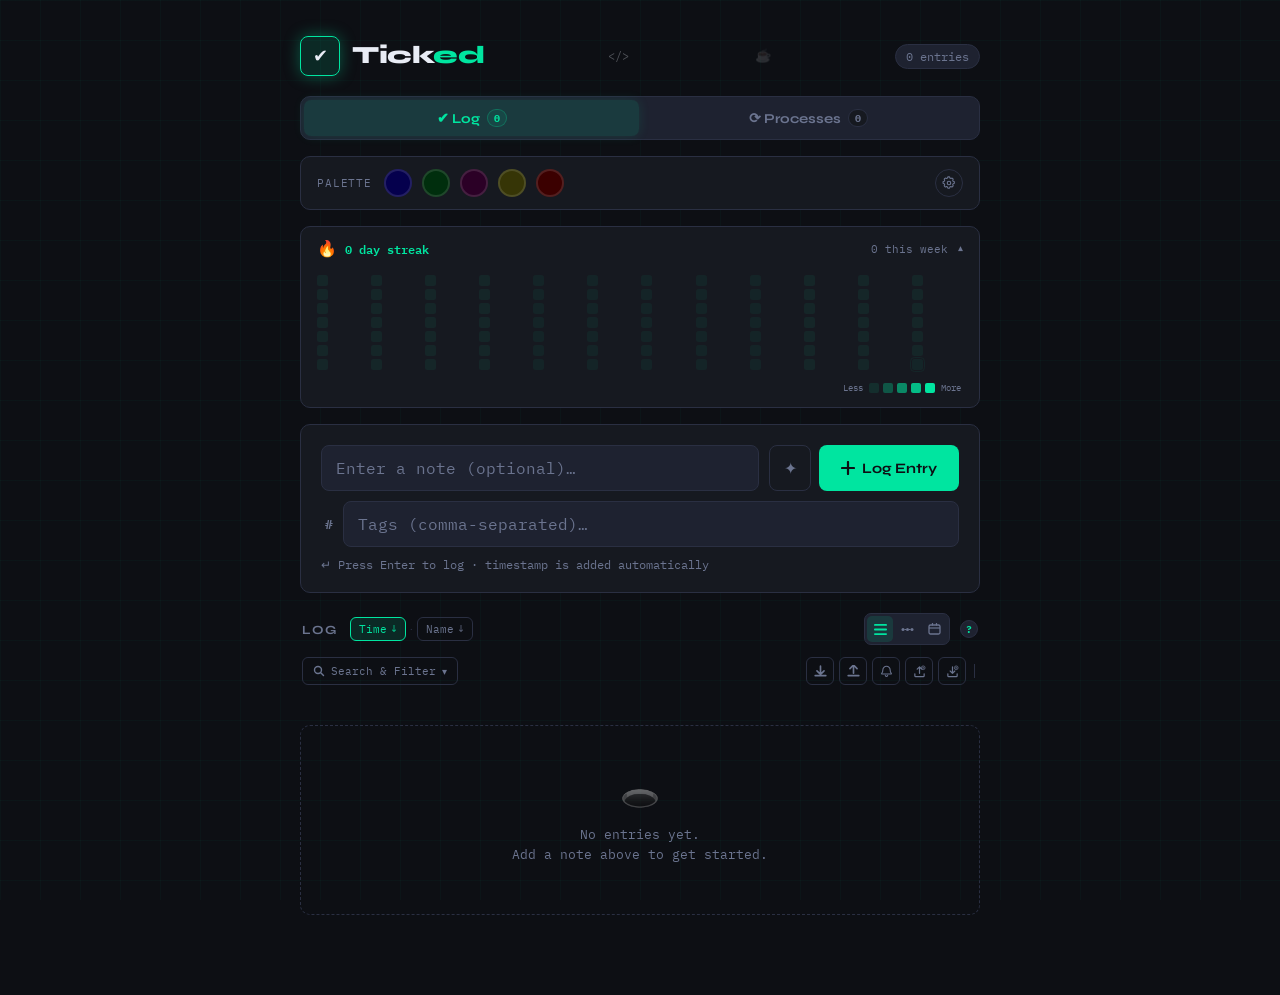
==== commit 6629be86: "refactor: split app.js & styles.css into modules per PWA Addendum (PR 4/4) Fourth and final PR in th" ====
--- a/index.html
+++ b/index.html
@@ -25,7 +25,13 @@
     <link rel="apple-touch-icon" href="icon-192.png">
 
     <link href="https://fonts.googleapis.com/css2?family=IBM+Plex+Mono:wght@400;500;600&family=Syne:wght@400;600;700;800&display=swap" rel="stylesheet">
-    <link rel="stylesheet" href="styles.css">
+    <!-- Styles split by feature. tokens.css must load first so later files can reference its custom properties. -->
+    <link rel="stylesheet" href="styles/tokens.css">
+    <link rel="stylesheet" href="styles/layout.css">
+    <link rel="stylesheet" href="styles/list.css">
+    <link rel="stylesheet" href="styles/sheet-views.css">
+    <link rel="stylesheet" href="styles/processes-tags.css">
+    <link rel="stylesheet" href="styles/stats-misc.css">
 </head>
 <body>
     <div class="wrapper">
@@ -37,18 +43,18 @@
                     <h1>Tick<span>ed</span></h1>
                 </div>
             </div>
-            <button class="source-toggle" id="sourceToggle" onclick="openSourceViewer()" title="View page source &amp; download offline copy">&lt;/&gt;</button>
-            <button class="kofi-toggle" id="kofiToggle" onclick="toggleKofi()" title="Toggle support badge">☕</button>
+            <button class="source-toggle" id="sourceToggle" onclick="openSourceViewer()" data-i18n-title="viewSourceTitle" title="View page source &amp; download offline copy">&lt;/&gt;</button>
+            <button class="kofi-toggle" id="kofiToggle" onclick="toggleKofi()" data-i18n-title="toggleSupport" title="Toggle support badge">☕</button>
             <span class="entry-count-badge" id="countBadge" data-i18n="nEntries">0 entries</span>
         </header>
 
         <!-- Tab Navigation -->
         <div class="tab-nav">
             <button class="tab-btn active" id="tabTasksBtn" onclick="switchTab('tasks')">
-                ✔ Log <span class="tab-count" id="tabTasksCount">0</span>
+                <span data-i18n="logTab">✔ Log</span> <span class="tab-count" id="tabTasksCount">0</span>
             </button>
             <button class="tab-btn" id="tabProcessesBtn" onclick="switchTab('processes')">
-                ⟳ Processes <span class="tab-count" id="tabProcessesCount">0</span>
+                <span data-i18n="processesTab">⟳ Processes</span> <span class="tab-count" id="tabProcessesCount">0</span>
             </button>
         </div>
 
@@ -56,7 +62,7 @@
         <div class="palette-section">
             <span class="palette-label" data-i18n="palette">Palette</span>
             <div class="palette-swatches" id="paletteSwatches"></div>
-            <button class="palette-gear-btn" id="settingsGearBtn" onclick="openSettingsModal()" title="Settings">
+            <button class="palette-gear-btn" id="settingsGearBtn" onclick="openSettingsModal()" data-i18n-title="settings" title="Settings">
                 <svg width="14" height="14" viewBox="0 0 16 16" fill="none">
                     <path d="M8 10a2 2 0 100-4 2 2 0 000 4z" stroke="currentColor" stroke-width="1.3"/>
                     <path d="M13.7 6.3l-1-.2a4.8 4.8 0 00-.5-1.2l.5-.9a.5.5 0 00-.1-.6l-.9-.9a.5.5 0 00-.6-.1l-.9.5a4.8 4.8 0 00-1.2-.5l-.2-1a.5.5 0 00-.5-.4H7a.5.5 0 00-.5.4l-.2 1c-.4.1-.8.3-1.2.5l-.9-.5a.5.5 0 00-.6.1l-.9.9a.5.5 0 00-.1.6l.5.9c-.2.4-.4.8-.5 1.2l-1 .2a.5.5 0 00-.4.5v1.3a.5.5 0 00.4.5l1 .2c.1.4.3.8.5 1.2l-.5.9a.5.5 0 00.1.6l.9.9a.5.5 0 00.6.1l.9-.5c.4.2.8.4 1.2.5l.2 1a.5.5 0 00.5.4h1.3a.5.5 0 00.5-.4l.2-1c.4-.1.8-.3 1.2-.5l.9.5a.5.5 0 00.6-.1l.9-.9a.5.5 0 00.1-.6l-.5-.9c.2-.4.4-.8.5-1.2l1-.2a.5.5 0 00.4-.5V6.7a.5.5 0 00-.4-.4z" stroke="currentColor" stroke-width="1.2" stroke-linecap="round" stroke-linejoin="round"/>
@@ -79,13 +85,13 @@
             <div class="stats-body" id="statsBody">
                 <div class="heatmap-container" id="heatmapContainer"></div>
                 <div class="heatmap-legend">
-                    <span class="heatmap-legend-label">Less</span>
+                    <span class="heatmap-legend-label" data-i18n="less">Less</span>
                     <span class="heatmap-cell-legend" style="opacity:0.1"></span>
                     <span class="heatmap-cell-legend" style="opacity:0.3"></span>
                     <span class="heatmap-cell-legend" style="opacity:0.55"></span>
                     <span class="heatmap-cell-legend" style="opacity:0.8"></span>
                     <span class="heatmap-cell-legend" style="opacity:1"></span>
-                    <span class="heatmap-legend-label">More</span>
+                    <span class="heatmap-legend-label" data-i18n="more">More</span>
                 </div>
             </div>
         </div>
@@ -97,33 +103,33 @@
             <div class="input-card">
                 <div class="input-row">
                     <div class="input-wrap">
-                        <input type="text" id="inputText" placeholder="Enter a note (optional)…">
+                        <input type="text" id="inputText" data-i18n-placeholder="enterNote" placeholder="Enter a note (optional)…">
                     </div>
                     <div class="btn-group">
-                        <button class="custom-trigger-btn" id="customTriggerBtn" onclick="toggleCustomPanel()" title="Add custom-timestamped entry">
+                        <button class="custom-trigger-btn" id="customTriggerBtn" onclick="toggleCustomPanel()" data-i18n-title="addCustomTitle" title="Add custom-timestamped entry">
                             ✦
                         </button>
                         <button class="add-btn" onclick="addEntry()">
                             <svg width="14" height="14" viewBox="0 0 14 14" fill="none"><path d="M7 1v12M1 7h12" stroke="currentColor" stroke-width="2.2" stroke-linecap="round"/></svg>
-                            Log Entry
+                            <span data-i18n="logEntry">Log Entry</span>
                         </button>
                     </div>
                 </div>
 
                 <div class="custom-panel" id="customPanel">
                     <div class="custom-panel-inner">
-                        <div class="custom-panel-label">Custom timestamp</div>
+                        <div class="custom-panel-label" data-i18n="customTimestamp">Custom timestamp</div>
                         <div class="custom-fields">
                             <input type="date" id="customDate" />
                             <input type="time" id="customTime" />
-                            <button class="custom-add-btn" onclick="addCustomEntry()">Log ✦</button>
+                            <button class="custom-add-btn" onclick="addCustomEntry()" data-i18n="logCustom">Log ✦</button>
                         </div>
                     </div>
                 </div>
 
                 <div class="tag-input-row" id="tagInputRow">
                     <span class="tag-input-label">#</span>
-                    <input type="text" id="tagInput" placeholder="Tags (comma-separated)…" class="tag-text-input">
+                    <input type="text" id="tagInput" data-i18n-placeholder="tagsPlaceholder" placeholder="Tags (comma-separated)…" class="tag-text-input">
                 </div>
 
                 <p class="hint" data-i18n="hintLog">↵ Press Enter to log · timestamp is added automatically</p>
@@ -132,27 +138,27 @@
             <!-- Section header -->
             <div class="section-header">
                 <div style="display:flex;align-items:center;gap:12px;">
-                    <span class="section-title">Log</span>
+                    <span class="section-title" data-i18n="log">Log</span>
                     <div class="sort-controls" id="tasksSortControls">
                         <button class="sort-btn active" id="sortTimeBtn" onclick="setSort('time','tasks')">
-                            Time <span class="sort-dir" id="sortTimeDir">↓</span>
+                            <span data-i18n="time">Time</span> <span class="sort-dir" id="sortTimeDir">↓</span>
                         </button>
                         <span class="sort-sep">·</span>
                         <button class="sort-btn" id="sortTextBtn" onclick="setSort('text','tasks')">
-                            Name <span class="sort-dir" id="sortTextDir">↓</span>
+                            <span data-i18n="name">Name</span> <span class="sort-dir" id="sortTextDir">↓</span>
                         </button>
                     </div>
                 </div>
                 <div style="display:flex;align-items:center;gap:10px;">
                     <div class="view-toggle">
-                        <button class="view-toggle-btn active" id="viewListBtn" onclick="setView('list')" title="List view">
+                        <button class="view-toggle-btn active" id="viewListBtn" onclick="setView('list')" data-i18n-title="listView" title="List view">
                             <svg width="13" height="13" viewBox="0 0 13 13" fill="none">
                                 <rect x="0" y="1" width="13" height="1.8" rx="0.9" fill="currentColor"/>
                                 <rect x="0" y="5.6" width="13" height="1.8" rx="0.9" fill="currentColor"/>
                                 <rect x="0" y="10.2" width="13" height="1.8" rx="0.9" fill="currentColor"/>
                             </svg>
                         </button>
-                        <button class="view-toggle-btn" id="viewTimelineBtn" onclick="setView('timeline')" title="Timeline view">
+                        <button class="view-toggle-btn" id="viewTimelineBtn" onclick="setView('timeline')" data-i18n-title="timelineView" title="Timeline view">
                             <svg width="13" height="13" viewBox="0 0 13 13" fill="none">
                                 <circle cx="2" cy="6.5" r="1.5" fill="currentColor"/>
                                 <circle cx="6.5" cy="6.5" r="1.5" fill="currentColor"/>
@@ -161,7 +167,7 @@
                                 <line x1="8" y1="6.5" x2="9.5" y2="6.5" stroke="currentColor" stroke-width="1.2"/>
                             </svg>
                         </button>
-                        <button class="view-toggle-btn" id="viewDailyBtn" onclick="setView('daily')" title="Daily view">
+                        <button class="view-toggle-btn" id="viewDailyBtn" onclick="setView('daily')" data-i18n-title="dailyView" title="Daily view">
                             <svg width="13" height="13" viewBox="0 0 13 13" fill="none">
                                 <rect x="1" y="2" width="11" height="9" rx="1.5" stroke="currentColor" stroke-width="1.3" fill="none"/>
                                 <line x1="1" y1="5" x2="12" y2="5" stroke="currentColor" stroke-width="1.2"/>
@@ -173,10 +179,10 @@
                     <div class="info-btn">
                         <span class="question-mark" tabindex="0" role="button" aria-label="Storage info">?</span>
                         <div class="tooltip" role="tooltip">
-                            <div class="tooltip-title">💾 How data is saved</div>
-                            <p>Your log entries are saved in your <strong>browser's localStorage</strong> — they persist across page refreshes and browser restarts on this device.</p>
-                            <p><strong>To keep data long-term:</strong> avoid clearing your browser's site data for this page, and don't use incognito mode.</p>
-                            <p><strong>Back up anytime</strong> using the Export button — saves a <strong>.json</strong> file you can re-import later.</p>
+                            <div class="tooltip-title" data-i18n="tooltipTitle">💾 How data is saved</div>
+                            <p data-i18n-html="tooltipP1">Your log entries are saved in your <strong>browser's localStorage</strong> — they persist across page refreshes and browser restarts on this device.</p>
+                            <p data-i18n-html="tooltipP2"><strong>To keep data long-term:</strong> avoid clearing your browser's site data for this page, and don't use incognito mode.</p>
+                            <p data-i18n-html="tooltipP3"><strong>Back up anytime</strong> using the Export button — saves a <strong>.json</strong> file you can re-import later.</p>
                         </div>
                     </div>
                 </div>
@@ -190,33 +196,33 @@
                             <circle cx="5" cy="5" r="3.5" stroke="currentColor" stroke-width="1.4"/>
                             <path d="M8 8l2.5 2.5" stroke="currentColor" stroke-width="1.4" stroke-linecap="round"/>
                         </svg>
-                        Search &amp; Filter
+                        <span data-i18n="searchFilter">Search &amp; Filter</span>
                         <span class="chevron">▾</span>
                     </button>
                     <div class="filter-active-dot" id="filterActiveDot"></div>
                 </div>
 
                 <div class="toolbar-group">
-                    <button class="icon-btn" title="Import JSON" onclick="document.getElementById('importFileInput').click()">
+                    <button class="icon-btn" data-i18n-title="importJson" title="Import JSON" onclick="document.getElementById('importFileInput').click()">
                         <svg width="13" height="13" viewBox="0 0 11 11" fill="none">
                             <path d="M5.5 1v6M2.5 5l3 3 3-3" stroke="currentColor" stroke-width="1.4" stroke-linecap="round" stroke-linejoin="round"/>
                             <path d="M1 9h9" stroke="currentColor" stroke-width="1.4" stroke-linecap="round"/>
                         </svg>
                     </button>
                     <input type="file" id="importFileInput" accept=".json" onchange="importJSON(event)">
-                    <button class="icon-btn" title="Export JSON" onclick="exportJSON()">
+                    <button class="icon-btn" data-i18n-title="exportJson" title="Export JSON" onclick="exportJSON()">
                         <svg width="13" height="13" viewBox="0 0 11 11" fill="none">
                             <path d="M5.5 7V1M2.5 3l3-3 3 3" stroke="currentColor" stroke-width="1.4" stroke-linecap="round" stroke-linejoin="round"/>
                             <path d="M1 9h9" stroke="currentColor" stroke-width="1.4" stroke-linecap="round"/>
                         </svg>
                     </button>
-                    <button class="icon-btn" id="logNotifyBtn" title="Show persistent quick-log notification" onclick="togglePersistentLogNotification()">
+                    <button class="icon-btn" id="logNotifyBtn" data-i18n-title="showNotification" title="Show persistent quick-log notification" onclick="togglePersistentLogNotification()">
                         <svg width="13" height="13" viewBox="0 0 16 16" fill="none">
                             <path d="M8 1.5a4.5 4.5 0 00-4.5 4.5c0 2.1-.7 3.4-1.3 4.1a.5.5 0 00.4.9h10.8a.5.5 0 00.4-.9c-.6-.7-1.3-2-1.3-4.1A4.5 4.5 0 008 1.5z" stroke="currentColor" stroke-width="1.3" stroke-linecap="round" stroke-linejoin="round"/>
                             <path d="M6.5 12.5a1.5 1.5 0 003 0" stroke="currentColor" stroke-width="1.3" stroke-linecap="round"/>
                         </svg>
                     </button>
-                    <button class="icon-btn gdrive-btn" id="gdriveUploadBtn" title="Upload to Google Drive" onclick="gdriveUpload()">
+                    <button class="icon-btn gdrive-btn" id="gdriveUploadBtn" data-i18n-title="uploadGdrive" title="Upload to Google Drive" onclick="gdriveUpload()">
                         <svg width="13" height="13" viewBox="0 0 14 14" fill="none">
                             <path d="M7 9V2M4.5 4.5L7 2l2.5 2.5" stroke="currentColor" stroke-width="1.3" stroke-linecap="round" stroke-linejoin="round"/>
                             <path d="M2 9.5v2a1 1 0 001 1h8a1 1 0 001-1v-2" stroke="currentColor" stroke-width="1.3" stroke-linecap="round" stroke-linejoin="round"/>
@@ -224,7 +230,7 @@
                             <path d="M10.3 3h1.4M11 2.3v1.4" stroke="currentColor" stroke-width="0.6" stroke-linecap="round"/>
                         </svg>
                     </button>
-                    <button class="icon-btn gdrive-btn" id="gdriveDownloadBtn" title="Download from Google Drive" onclick="gdriveDownload()">
+                    <button class="icon-btn gdrive-btn" id="gdriveDownloadBtn" data-i18n-title="downloadGdrive" title="Download from Google Drive" onclick="gdriveDownload()">
                         <svg width="13" height="13" viewBox="0 0 14 14" fill="none">
                             <path d="M7 2v7M4.5 6.5L7 9l2.5-2.5" stroke="currentColor" stroke-width="1.3" stroke-linecap="round" stroke-linejoin="round"/>
                             <path d="M2 9.5v2a1 1 0 001 1h8a1 1 0 001-1v-2" stroke="currentColor" stroke-width="1.3" stroke-linecap="round" stroke-linejoin="round"/>
@@ -233,7 +239,7 @@
                         </svg>
                     </button>
                     <div class="toolbar-divider"></div>
-                    <button class="clear-btn" id="clearBtn" onclick="clearAll('tasks')" style="display:none;">Clear all</button>
+                    <button class="clear-btn" id="clearBtn" onclick="clearAll('tasks')" style="display:none;" data-i18n="clearAll">Clear all</button>
                 </div>
             </div>
 
@@ -246,19 +252,19 @@
                                 <circle cx="6" cy="6" r="4" stroke="currentColor" stroke-width="1.5"/>
                                 <path d="M10 10l3 3" stroke="currentColor" stroke-width="1.5" stroke-linecap="round"/>
                             </svg>
-                            <input type="text" id="searchInput" placeholder="Search by name, date, or time…" oninput="debouncedApplyFilters()">
+                            <input type="text" id="searchInput" data-i18n-placeholder="searchPlaceholder" placeholder="Search by name, date, or time…" oninput="debouncedApplyFilters()">
                         </div>
                         <div class="filter-date-wrap">
                             <input type="date" id="filterDate" onchange="applyFilters('tasks')">
                         </div>
                     </div>
                     <div class="filter-chips">
-                        <span class="filter-chip-label">Show:</span>
-                        <button class="filter-chip active" data-filter="all" onclick="setTypeFilter('all', this, 'tasks')">All</button>
-                        <button class="filter-chip" data-filter="auto" onclick="setTypeFilter('auto', this, 'tasks')">Auto-logged</button>
-                        <button class="filter-chip custom-chip" data-filter="custom" onclick="setTypeFilter('custom', this, 'tasks')">✦ Custom</button>
-                        <button class="filter-chip edited-chip" data-filter="edited" onclick="setTypeFilter('edited', this, 'tasks')">✎ Edited</button>
-                        <button class="filter-clear-link" onclick="clearFilters('tasks')">Clear filters</button>
+                        <span class="filter-chip-label" data-i18n="show">Show:</span>
+                        <button class="filter-chip active" data-filter="all" onclick="setTypeFilter('all', this, 'tasks')" data-i18n="all">All</button>
+                        <button class="filter-chip" data-filter="auto" onclick="setTypeFilter('auto', this, 'tasks')" data-i18n="autoLogged">Auto-logged</button>
+                        <button class="filter-chip custom-chip" data-filter="custom" onclick="setTypeFilter('custom', this, 'tasks')" data-i18n="customFilter">✦ Custom</button>
+                        <button class="filter-chip edited-chip" data-filter="edited" onclick="setTypeFilter('edited', this, 'tasks')" data-i18n="editedFilter">✎ Edited</button>
+                        <button class="filter-clear-link" onclick="clearFilters('tasks')" data-i18n="clearFilters">Clear filters</button>
                     </div>
                     <div class="filter-tag-chips" id="filterTagChips"></div>
                 </div>
@@ -277,7 +283,7 @@
 
             <!-- Entry list -->
             <ul class="entry-list" id="entryList"></ul>
-            <div class="lazy-loader" id="tasksLazyLoader" aria-hidden="true"><span>Loading more entries…</span></div>
+            <div class="lazy-loader" id="tasksLazyLoader" aria-hidden="true"><span data-i18n="loadingMore">Loading more entries…</span></div>
 
             <!-- Timeline view -->
             <div id="timelineView" class="timeline-outer" style="display:none;"></div>
@@ -291,24 +297,24 @@
             <div class="input-card">
                 <div class="input-row">
                     <div class="input-wrap">
-                        <input type="text" id="procInputText" placeholder="Enter process name…">
+                        <input type="text" id="procInputText" data-i18n-placeholder="enterProcessName" placeholder="Enter process name…">
                     </div>
                     <div class="btn-group">
                         <select id="procTemplateSelect" class="filter-chip" onchange="addProcessFromTemplate(this.value)">
-                            <option value="">Templates</option>
-                            <option value="dailyRoutine">Daily Routine</option>
-                            <option value="contentCreation">Content Creation</option>
-                            <option value="bugFix">Bug Fix</option>
+                            <option value="" data-i18n="templates">Templates</option>
+                            <option value="dailyRoutine" data-i18n="dailyRoutine">Daily Routine</option>
+                            <option value="contentCreation" data-i18n="contentCreation">Content Creation</option>
+                            <option value="bugFix" data-i18n="bugFix">Bug Fix</option>
                         </select>
                         <button class="add-btn" onclick="addProcess()">
                             <svg width="14" height="14" viewBox="0 0 14 14" fill="none"><path d="M7 1v12M1 7h12" stroke="currentColor" stroke-width="2.2" stroke-linecap="round"/></svg>
-                            Add Process
+                            <span data-i18n="addProcess">Add Process</span>
                         </button>
                     </div>
                 </div>
                 <div class="tag-input-row" id="procTagInputRow">
                     <span class="tag-input-label">#</span>
-                    <input type="text" id="procTagInput" placeholder="Tags (comma-separated)…" class="tag-text-input">
+                    <input type="text" id="procTagInput" data-i18n-placeholder="tagsPlaceholder" placeholder="Tags (comma-separated)…" class="tag-text-input">
                 </div>
 
                 <p class="hint" data-i18n="hintProcess">↵ Press Enter to add · processes track work through checkpoints</p>
@@ -317,14 +323,14 @@
             <!-- Section header for processes -->
             <div class="section-header">
                 <div style="display:flex;align-items:center;gap:12px;">
-                    <span class="section-title">Processes</span>
+                    <span class="section-title" data-i18n="processes">Processes</span>
                     <div class="sort-controls" id="procSortControls">
                         <button class="sort-btn active" id="procSortTimeBtn" onclick="setSort('time','processes')">
-                            Time <span class="sort-dir" id="procSortTimeDir">↓</span>
+                            <span data-i18n="time">Time</span> <span class="sort-dir" id="procSortTimeDir">↓</span>
                         </button>
                         <span class="sort-sep">·</span>
                         <button class="sort-btn" id="procSortTextBtn" onclick="setSort('text','processes')">
-                            Name <span class="sort-dir" id="procSortTextDir">↓</span>
+                            <span data-i18n="name">Name</span> <span class="sort-dir" id="procSortTextDir">↓</span>
                         </button>
                     </div>
                 </div>
@@ -338,14 +344,14 @@
                             <circle cx="5" cy="5" r="3.5" stroke="currentColor" stroke-width="1.4"/>
                             <path d="M8 8l2.5 2.5" stroke="currentColor" stroke-width="1.4" stroke-linecap="round"/>
                         </svg>
-                        Search &amp; Filter
+                        <span data-i18n="searchFilter">Search &amp; Filter</span>
                         <span class="chevron">▾</span>
                     </button>
                     <div class="filter-active-dot" id="procFilterActiveDot"></div>
                 </div>
 
                 <div class="toolbar-group">
-                    <button class="clear-btn" id="procClearBtn" onclick="clearAll('processes')" style="display:none;">Clear all</button>
+                    <button class="clear-btn" id="procClearBtn" onclick="clearAll('processes')" style="display:none;" data-i18n="clearAll">Clear all</button>
                 </div>
             </div>
 
@@ -358,20 +364,20 @@
                                 <circle cx="6" cy="6" r="4" stroke="currentColor" stroke-width="1.5"/>
                                 <path d="M10 10l3 3" stroke="currentColor" stroke-width="1.5" stroke-linecap="round"/>
                             </svg>
-                            <input type="text" id="procSearchInput" placeholder="Search processes…" oninput="debouncedApplyFilters()">
+                            <input type="text" id="procSearchInput" data-i18n-placeholder="searchProcesses" placeholder="Search processes…" oninput="debouncedApplyFilters()">
                         </div>
                         <div class="filter-date-wrap">
                             <input type="date" id="procFilterDate" onchange="applyFilters('processes')">
                         </div>
                     </div>
                     <div class="filter-chips">
-                        <span class="filter-chip-label">Show:</span>
-                        <button class="filter-chip active" data-filter="all" onclick="setTypeFilter('all', this, 'processes')">All</button>
-                        <button class="filter-chip active-chip" data-filter="active" onclick="setTypeFilter('active', this, 'processes')">⟳ Active</button>
-                        <button class="filter-chip completed-chip" data-filter="completed" onclick="setTypeFilter('completed', this, 'processes')">✓ Completed</button>
-                        <button class="filter-chip edited-chip" data-filter="edited" onclick="setTypeFilter('edited', this, 'processes')">✎ Edited</button>
-                        <button class="filter-chip overdue-chip" data-filter="overdue" onclick="setTypeFilter('overdue', this, 'processes')">⚠ Overdue</button>
-                        <button class="filter-clear-link" onclick="clearFilters('processes')">Clear filters</button>
+                        <span class="filter-chip-label" data-i18n="show">Show:</span>
+                        <button class="filter-chip active" data-filter="all" onclick="setTypeFilter('all', this, 'processes')" data-i18n="all">All</button>
+                        <button class="filter-chip active-chip" data-filter="active" onclick="setTypeFilter('active', this, 'processes')" data-i18n="activeFilter">⟳ Active</button>
+                        <button class="filter-chip completed-chip" data-filter="completed" onclick="setTypeFilter('completed', this, 'processes')" data-i18n="completedFilter">✓ Completed</button>
+                        <button class="filter-chip edited-chip" data-filter="edited" onclick="setTypeFilter('edited', this, 'processes')" data-i18n="editedFilter">✎ Edited</button>
+                        <button class="filter-chip overdue-chip" data-filter="overdue" onclick="setTypeFilter('overdue', this, 'processes')" data-i18n="overdueFilter">⚠ Overdue</button>
+                        <button class="filter-clear-link" onclick="clearFilters('processes')" data-i18n="clearFilters">Clear filters</button>
                     </div>
                     <div class="filter-tag-chips" id="procFilterTagChips"></div>
                 </div>
@@ -390,7 +396,7 @@
 
             <!-- Process list -->
             <ul class="entry-list" id="processList"></ul>
-            <div class="lazy-loader" id="procLazyLoader" aria-hidden="true"><span>Loading more processes…</span></div>
+            <div class="lazy-loader" id="procLazyLoader" aria-hidden="true"><span data-i18n="loadingMoreProcesses">Loading more processes…</span></div>
         </div>
 
     </div>
@@ -398,18 +404,18 @@
     <div class="source-modal-overlay" id="gdriveClientModal" onclick="if(event.target===this)closeGdriveClientModal(false)">
         <div class="source-modal" style="max-width:560px;">
             <div class="source-modal-header">
-                <span class="source-modal-title">Google Drive Client ID</span>
+                <span class="source-modal-title" data-i18n="gdriveClientIdTitle">Google Drive Client ID</span>
                 <button class="source-modal-close" onclick="closeGdriveClientModal(false)" title="Close">✕</button>
             </div>
             <div class="source-modal-body">
-                <p class="source-modal-text">Paste your Google OAuth Client ID. It is stored only in localStorage on this device and reused for upload/download.</p>
+                <p class="source-modal-text" data-i18n="gdriveModalText">Paste your Google OAuth Client ID. It is stored only in localStorage on this device and reused for upload/download.</p>
                 <div class="gdrive-modal-field">
-                    <label for="gdriveClientInput">Client ID</label>
+                    <label for="gdriveClientInput" data-i18n="clientId">Client ID</label>
                     <input type="text" id="gdriveClientInput" placeholder="1234567890-abc123.apps.googleusercontent.com">
                 </div>
                 <div class="sheet-btn-row" style="margin-top:8px;">
-                    <button class="sheet-btn secondary" onclick="closeGdriveClientModal(false)">Cancel</button>
-                    <button class="sheet-btn primary" onclick="closeGdriveClientModal(true)">Save</button>
+                    <button class="sheet-btn secondary" onclick="closeGdriveClientModal(false)" data-i18n="cancel">Cancel</button>
+                    <button class="sheet-btn primary" onclick="closeGdriveClientModal(true)" data-i18n="save">Save</button>
                 </div>
             </div>
         </div>
@@ -419,16 +425,16 @@
     <div class="source-modal-overlay" id="sourceModalOverlay" onclick="if(event.target===this)closeSourceViewer()">
         <div class="source-modal">
             <div class="source-modal-header">
-                <span class="source-modal-title">&lt;/&gt; Page Source</span>
+                <span class="source-modal-title" data-i18n="pageSource">&lt;/&gt; Page Source</span>
                 <div class="source-modal-actions">
-                    <button class="source-modal-btn" onclick="copySource()" title="Copy source to clipboard">📋 Copy</button>
-                    <button class="source-modal-btn" onclick="downloadOfflineHTML()" title="Download as standalone HTML file">💾 Download .html</button>
+                    <button class="source-modal-btn" onclick="copySource()" title="Copy source to clipboard" data-i18n="copyBtn">📋 Copy</button>
+                    <button class="source-modal-btn" onclick="downloadOfflineHTML()" title="Download as standalone HTML file" data-i18n="downloadHtml">💾 Download .html</button>
                 </div>
                 <button class="source-modal-close" onclick="closeSourceViewer()" title="Close">✕</button>
             </div>
             <div class="source-modal-body">
-                <p class="source-modal-text">To keep this page lean, source is no longer embedded inline here. Use one of the actions below to access the complete HTML source.</p>
-                <a class="source-link" id="sourceOpenLink" href="https://ranzlappen.github.io/ticked/" target="_blank" rel="noopener">↗ Open source code</a>
+                <p class="source-modal-text" data-i18n="sourceModalText">To keep this page lean, source is no longer embedded inline here. Use one of the actions below to access the complete HTML source.</p>
+                <a class="source-link" id="sourceOpenLink" href="https://ranzlappen.github.io/ticked/" target="_blank" rel="noopener" data-i18n="openSourceCode">↗ Open source code</a>
             </div>
         </div>
     </div>
@@ -487,7 +493,18 @@
         <img height="36" src="https://storage.ko-fi.com/cdn/kofi6.png?v=6" border="0" alt="Buy Me a Coffee at ko-fi.com" />
     </a>
 
+    <!--
+      Classic scripts (not ES modules): all top-level `const`/`let`/`function`
+      declarations remain accessible across files via the shared global scope,
+      which keeps every inline `onclick="foo()"` in the markup working without
+      changes. Order matters — core first, pwa last (owns `window.onload`).
+    -->
     <script src="i18n.js"></script>
-    <script src="app.js"></script>
+    <script src="js/core.js"></script>
+    <script src="js/lists.js"></script>
+    <script src="js/interactions.js"></script>
+    <script src="js/views.js"></script>
+    <script src="js/actions.js"></script>
+    <script src="js/pwa.js"></script>
 </body>
 </html>
--- a/styles/tokens.css
+++ b/styles/tokens.css
@@ -0,0 +1,68 @@
+*, *::before, *::after { box-sizing: border-box; margin: 0; padding: 0; }
+* { -webkit-tap-highlight-color: transparent; }
+
+:root {
+    --bg: #0d0f14;
+    --surface: #161920;
+    --surface2: #1e2230;
+    --border: #2a2f42;
+    --accent: #00e5a0;
+    --accent-dim: rgba(0, 229, 160, 0.12);
+    --accent-glow: rgba(0, 229, 160, 0.35);
+    --text: #e8ecf5;
+    --text-muted: #6b748f;
+    --text-dim: #9aa3be;
+    --danger: #ff5a6e;
+    --danger-dim: rgba(255, 90, 110, 0.12);
+    --danger-border: rgba(255, 90, 110, 0.55);
+    --custom: #f5a623;
+    --custom-dim: rgba(245, 166, 35, 0.10);
+    --custom-border: rgba(245, 166, 35, 0.55);
+    --edited: #a78bfa;
+    --edited-dim: rgba(167, 139, 250, 0.10);
+    --edited-border: rgba(167, 139, 250, 0.55);
+    --today-bg: rgba(0, 229, 160, 0.04);
+    --today-border: rgba(0, 229, 160, 0.28);
+    --mono: 'IBM Plex Mono', monospace;
+    --sans: 'Syne', sans-serif;
+    --radius: 10px;
+    --transition: 0.18s ease;
+}
+
+body {
+    font-family: var(--sans);
+    background: var(--bg);
+    color: var(--text);
+    min-height: 100vh;
+    padding: 20px;
+    padding-top: max(20px, env(safe-area-inset-top));
+    padding-bottom: max(20px, env(safe-area-inset-bottom));
+    padding-left: max(20px, env(safe-area-inset-left));
+    padding-right: max(20px, env(safe-area-inset-right));
+    display: flex;
+    flex-direction: column;
+    align-items: center;
+    overflow-x: hidden;
+}
+body.sheet-open { overflow: hidden; }
+
+body::before {
+    content: '';
+    position: fixed;
+    inset: 0;
+    background-image:
+        linear-gradient(rgba(0,229,160,0.03) 1px, transparent 1px),
+        linear-gradient(90deg, rgba(0,229,160,0.03) 1px, transparent 1px);
+    background-size: 40px 40px;
+    pointer-events: none;
+    z-index: 0;
+}
+
+.wrapper {
+    width: 100%;
+    max-width: 680px;
+    position: relative;
+    z-index: 1;
+    padding-bottom: 60px;
+}
+
--- a/styles/layout.css
+++ b/styles/layout.css
@@ -0,0 +1,503 @@
+/* ── Header ── */
+header {
+    display: flex;
+    align-items: center;
+    justify-content: space-between;
+    margin-bottom: 20px;
+    padding-top: 16px;
+}
+
+.header-left {
+    display: flex;
+    align-items: center;
+    gap: 12px;
+}
+
+.logo-icon {
+    width: 40px;
+    height: 40px;
+    background: var(--accent-dim);
+    border: 1px solid var(--accent);
+    border-radius: 8px;
+    display: flex;
+    align-items: center;
+    justify-content: center;
+    font-size: 18px;
+    box-shadow: 0 0 16px var(--accent-glow);
+    flex-shrink: 0;
+}
+
+h1 {
+    font-size: clamp(1.2rem, 4vw, 1.55rem);
+    font-weight: 800;
+    letter-spacing: -0.02em;
+    color: var(--text);
+    line-height: 1.1;
+}
+
+h1 span { color: var(--accent); }
+
+.entry-count-badge {
+    font-family: var(--mono);
+    font-size: 0.75rem;
+    color: var(--text-muted);
+    background: var(--surface2);
+    border: 1px solid var(--border);
+    border-radius: 20px;
+    padding: 4px 10px;
+    white-space: nowrap;
+}
+
+/* ── Tab navigation ── */
+.tab-nav {
+    display: flex;
+    gap: 2px;
+    background: var(--surface2);
+    border: 1px solid var(--border);
+    border-radius: 10px;
+    padding: 3px;
+    margin-bottom: 16px;
+}
+
+.tab-btn {
+    flex: 1;
+    background: none;
+    border: none;
+    border-radius: 7px;
+    font-family: var(--sans);
+    font-size: 0.85rem;
+    font-weight: 700;
+    color: var(--text-muted);
+    padding: 9px 16px;
+    cursor: pointer;
+    transition: all var(--transition);
+    display: flex;
+    align-items: center;
+    justify-content: center;
+    gap: 7px;
+}
+
+.tab-btn:hover { color: var(--text-dim); }
+
+.tab-btn.active {
+    background: var(--accent-dim);
+    color: var(--accent);
+    box-shadow: 0 0 12px var(--accent-dim);
+}
+
+.tab-btn .tab-count {
+    font-family: var(--mono);
+    font-size: 0.65rem;
+    background: var(--surface);
+    border: 1px solid var(--border);
+    border-radius: 10px;
+    padding: 1px 6px;
+}
+
+.tab-btn.active .tab-count {
+    background: rgba(0,229,160,0.08);
+    border-color: rgba(0,229,160,0.25);
+    color: var(--accent);
+}
+
+/* ── Color Palette ── */
+.palette-section {
+    background: var(--surface);
+    border: 1px solid var(--border);
+    border-radius: var(--radius);
+    padding: 12px 16px;
+    margin-bottom: 16px;
+    display: flex;
+    align-items: center;
+    gap: 12px;
+}
+
+.palette-label {
+    font-family: var(--mono);
+    font-size: 0.68rem;
+    color: var(--text-muted);
+    letter-spacing: 0.08em;
+    text-transform: uppercase;
+    white-space: nowrap;
+    flex-shrink: 0;
+}
+
+.palette-swatches {
+    display: flex;
+    gap: 10px;
+    align-items: center;
+}
+
+.palette-swatch {
+    position: relative;
+    width: 28px;
+    height: 28px;
+    border-radius: 50%;
+    border: 2px solid rgba(255,255,255,0.12);
+    cursor: pointer;
+    transition: transform 0.18s cubic-bezier(0.34, 1.56, 0.64, 1), box-shadow 0.18s ease;
+    flex-shrink: 0;
+}
+
+.palette-swatch:hover {
+    transform: scale(1.2);
+    box-shadow: 0 0 12px rgba(255,255,255,0.15);
+}
+
+.palette-swatch input[type="color"] {
+    position: absolute;
+    inset: 0;
+    width: 100%;
+    height: 100%;
+    opacity: 0;
+    cursor: pointer;
+    border: none;
+    padding: 0;
+}
+
+/* ── Input card ── */
+.input-card {
+    background: var(--surface);
+    border: 1px solid var(--border);
+    border-radius: var(--radius);
+    padding: 20px;
+    margin-bottom: 20px;
+    transition: border-color var(--transition), box-shadow var(--transition);
+}
+
+.input-card:focus-within {
+    border-color: var(--accent);
+    box-shadow: 0 0 0 3px var(--accent-dim);
+}
+
+.input-row {
+    display: flex;
+    gap: 10px;
+    align-items: stretch;
+}
+
+.input-wrap { flex: 1; position: relative; }
+
+input[type="text"], input[type="date"], input[type="time"], input[type="datetime-local"] {
+    width: 100%;
+    background: var(--surface2);
+    border: 1px solid var(--border);
+    border-radius: 8px;
+    color: var(--text);
+    font-family: var(--mono);
+    font-size: 16px;
+    padding: 12px 14px;
+    outline: none;
+    transition: border-color var(--transition);
+    -webkit-appearance: none;
+}
+
+input[type="date"], input[type="time"], input[type="datetime-local"] {
+    color-scheme: dark;
+    cursor: pointer;
+}
+
+input[type="text"]::placeholder { color: var(--text-muted); }
+input[type="text"]:focus,
+input[type="date"]:focus,
+input[type="time"]:focus,
+input[type="datetime-local"]:focus { border-color: var(--accent); }
+
+.btn-group {
+    display: flex;
+    gap: 8px;
+    align-items: stretch;
+    flex-shrink: 0;
+}
+#procTemplateSelect {
+    min-width: 118px;
+    background: var(--surface2);
+    border: 1px solid var(--border);
+    border-radius: 8px;
+    color: var(--text-dim);
+    font-family: var(--mono);
+    font-size: 0.8rem;
+    padding: 0 10px;
+    cursor: pointer;
+}
+#procTemplateSelect:focus { border-color: var(--accent); outline: none; }
+
+.add-btn {
+    background: var(--accent);
+    color: #0d0f14;
+    border: none;
+    border-radius: 8px;
+    font-family: var(--sans);
+    font-size: 0.9rem;
+    font-weight: 700;
+    padding: 12px 22px;
+    cursor: pointer;
+    white-space: nowrap;
+    transition: opacity var(--transition), transform var(--transition), box-shadow var(--transition);
+    display: flex;
+    align-items: center;
+    gap: 7px;
+}
+
+.add-btn:hover {
+    opacity: 0.88;
+    transform: translateY(-1px);
+    box-shadow: 0 4px 16px var(--accent-glow);
+}
+
+.add-btn:active { transform: translateY(0); }
+
+/* ── Custom entry button ── */
+.custom-trigger-btn {
+    background: none;
+    border: 1px solid var(--border);
+    border-radius: 8px;
+    color: var(--text-muted);
+    font-size: 16px;
+    width: 42px;
+    display: flex;
+    align-items: center;
+    justify-content: center;
+    cursor: pointer;
+    transition: all var(--transition);
+    flex-shrink: 0;
+    position: relative;
+}
+
+.custom-trigger-btn:hover {
+    border-color: var(--custom);
+    color: var(--custom);
+    background: var(--custom-dim);
+    box-shadow: 0 0 10px rgba(245,166,35,0.2);
+}
+
+.custom-trigger-btn.active {
+    border-color: var(--custom);
+    color: var(--custom);
+    background: var(--custom-dim);
+}
+
+/* ── Custom entry panel ── */
+.custom-panel {
+    overflow: hidden;
+    max-height: 0;
+    opacity: 0;
+    transition: max-height 0.28s ease, opacity 0.22s ease, margin-top 0.22s ease;
+    margin-top: 0;
+}
+
+.custom-panel.open {
+    max-height: 240px;
+    opacity: 1;
+    margin-top: 14px;
+}
+
+.custom-panel-inner {
+    border-top: 1px solid var(--custom-border);
+    padding-top: 14px;
+    display: flex;
+    flex-direction: column;
+    gap: 10px;
+}
+
+.custom-panel-label {
+    font-family: var(--mono);
+    font-size: 0.68rem;
+    color: var(--custom);
+    letter-spacing: 0.08em;
+    text-transform: uppercase;
+    display: flex;
+    align-items: center;
+    gap: 6px;
+}
+
+.custom-panel-label::before {
+    content: '✦';
+    font-size: 9px;
+}
+
+.custom-fields {
+    display: flex;
+    gap: 10px;
+}
+
+.custom-fields input[type="date"],
+.custom-fields input[type="time"] {
+    flex: 1;
+    padding: 10px 12px;
+    font-size: 0.82rem;
+}
+
+.custom-add-btn {
+    background: var(--custom-dim);
+    color: var(--custom);
+    border: 1px solid var(--custom-border);
+    border-radius: 8px;
+    font-family: var(--sans);
+    font-size: 0.82rem;
+    font-weight: 700;
+    padding: 10px 18px;
+    cursor: pointer;
+    white-space: nowrap;
+    transition: all var(--transition);
+    flex-shrink: 0;
+}
+
+.custom-add-btn:hover {
+    background: rgba(245, 166, 35, 0.18);
+    box-shadow: 0 0 12px rgba(245,166,35,0.2);
+}
+
+.hint {
+    font-family: var(--mono);
+    font-size: 0.72rem;
+    color: var(--text-muted);
+    margin-top: 10px;
+}
+
+/* ── Section header ── */
+.section-header {
+    display: flex;
+    align-items: center;
+    justify-content: space-between;
+    margin-bottom: 12px;
+    padding: 0 2px;
+}
+
+.section-title {
+    font-size: 0.78rem;
+    font-weight: 700;
+    letter-spacing: 0.1em;
+    text-transform: uppercase;
+    color: var(--text-muted);
+}
+
+.section-actions {
+    display: flex;
+    align-items: center;
+    gap: 8px;
+}
+
+/* ── Import / Export buttons (icon-only) ── */
+.icon-btn {
+    background: none;
+    border: 1px solid var(--border);
+    border-radius: 6px;
+    color: var(--text-muted);
+    width: 28px;
+    height: 28px;
+    padding: 0;
+    cursor: pointer;
+    display: flex;
+    align-items: center;
+    justify-content: center;
+    transition: all var(--transition);
+    flex-shrink: 0;
+}
+
+.icon-btn:hover {
+    border-color: var(--accent);
+    color: var(--accent);
+    background: var(--accent-dim);
+}
+
+.icon-btn svg { flex-shrink: 0; }
+
+.icon-btn.active {
+    border-color: var(--accent);
+    color: var(--accent);
+    background: var(--accent-dim);
+    box-shadow: 0 0 8px var(--accent-dim);
+}
+
+/* Clear button */
+.clear-btn {
+    background: none;
+    border: 1px solid transparent;
+    border-radius: 6px;
+    color: var(--text-muted);
+    font-family: var(--mono);
+    font-size: 0.7rem;
+    padding: 4px 8px;
+    cursor: pointer;
+    transition: all var(--transition);
+    white-space: nowrap;
+    height: 28px;
+    display: flex;
+    align-items: center;
+}
+
+.clear-btn:hover {
+    border-color: var(--danger);
+    color: var(--danger);
+    background: var(--danger-dim);
+}
+
+/* Persistence info button */
+.info-btn {
+    position: relative;
+    display: inline-flex;
+    align-items: center;
+    gap: 6px;
+    color: var(--text-muted);
+    font-family: var(--mono);
+    font-size: 0.72rem;
+    cursor: default;
+}
+
+.question-mark {
+    width: 18px;
+    height: 18px;
+    border-radius: 50%;
+    background: var(--surface2);
+    border: 1px solid var(--border);
+    color: var(--accent);
+    font-size: 10px;
+    font-weight: 700;
+    display: inline-flex;
+    align-items: center;
+    justify-content: center;
+    cursor: pointer;
+    transition: background var(--transition), border-color var(--transition);
+    flex-shrink: 0;
+    font-family: var(--mono);
+}
+
+.question-mark:hover {
+    background: var(--accent-dim);
+    border-color: var(--accent);
+}
+
+.tooltip {
+    position: fixed;
+    width: min(300px, calc(100vw - 24px));
+    background: var(--surface2);
+    border: 1px solid var(--accent);
+    border-radius: var(--radius);
+    padding: 14px 16px;
+    font-family: var(--mono);
+    font-size: 0.72rem;
+    line-height: 1.6;
+    color: var(--text-dim);
+    opacity: 0;
+    pointer-events: none;
+    transition: opacity 0.18s ease, transform 0.18s ease;
+    z-index: 1000;
+    box-shadow: 0 8px 32px rgba(0,0,0,0.5);
+}
+
+.tooltip p + p { margin-top: 8px; }
+.tooltip strong { color: var(--text); }
+
+.tooltip-title {
+    font-weight: 600;
+    color: var(--accent);
+    margin-bottom: 8px;
+    font-size: 0.75rem;
+}
+
+.tooltip.visible {
+    opacity: 1;
+    pointer-events: auto;
+}
+
--- a/styles/list.css
+++ b/styles/list.css
@@ -0,0 +1,733 @@
+/* ── Sort controls ── */
+.sort-controls {
+    display: flex;
+    align-items: center;
+    gap: 4px;
+}
+
+.sort-btn {
+    background: none;
+    border: 1px solid var(--border);
+    border-radius: 6px;
+    color: var(--text-muted);
+    font-family: var(--mono);
+    font-size: 0.68rem;
+    padding: 4px 8px;
+    cursor: pointer;
+    display: flex;
+    align-items: center;
+    gap: 4px;
+    transition: all var(--transition);
+    white-space: nowrap;
+}
+
+.sort-btn:hover {
+    border-color: var(--accent);
+    color: var(--accent);
+    background: var(--accent-dim);
+}
+
+.sort-btn.active {
+    border-color: var(--accent);
+    color: var(--accent);
+    background: var(--accent-dim);
+}
+
+.sort-dir {
+    font-size: 10px;
+    line-height: 1;
+    display: inline-block;
+    transition: transform 0.18s ease;
+}
+
+.sort-sep {
+    color: var(--border);
+    font-size: 0.7rem;
+    user-select: none;
+}
+
+/* ── Toolbar row ── */
+.toolbar-row {
+    display: flex;
+    align-items: center;
+    justify-content: space-between;
+    gap: 8px;
+    margin-bottom: 12px;
+    padding: 0 2px;
+    flex-wrap: wrap;
+    row-gap: 8px;
+}
+
+.toolbar-group {
+    display: flex;
+    align-items: center;
+    gap: 5px;
+    flex-shrink: 0;
+}
+
+.toolbar-divider {
+    width: 1px;
+    height: 14px;
+    background: var(--border);
+    margin: 0 3px;
+}
+
+.filter-toggle-row {
+    display: flex;
+    align-items: center;
+    gap: 8px;
+    margin-bottom: 10px;
+}
+
+.filter-toggle-btn {
+    background: none;
+    border: 1px solid var(--border);
+    border-radius: 6px;
+    color: var(--text-muted);
+    font-family: var(--mono);
+    font-size: 0.7rem;
+    padding: 0 10px;
+    height: 28px;
+    cursor: pointer;
+    display: flex;
+    align-items: center;
+    gap: 6px;
+    transition: all var(--transition);
+    white-space: nowrap;
+}
+
+.filter-toggle-btn:hover,
+.filter-toggle-btn.active {
+    border-color: var(--accent);
+    color: var(--accent);
+    background: var(--accent-dim);
+}
+
+.filter-toggle-btn .chevron {
+    display: inline-block;
+    transition: transform 0.22s ease;
+    font-size: 10px;
+}
+
+.filter-toggle-btn.active .chevron {
+    transform: rotate(180deg);
+}
+
+.filter-active-dot {
+    width: 6px;
+    height: 6px;
+    border-radius: 50%;
+    background: var(--accent);
+    box-shadow: 0 0 6px var(--accent-glow);
+    display: none;
+}
+
+.filter-active-dot.visible { display: block; }
+
+/* Filter panel */
+.filter-panel {
+    overflow: hidden;
+    max-height: 0;
+    opacity: 0;
+    transition: max-height 0.3s ease, opacity 0.22s ease, margin-bottom 0.22s ease;
+    margin-bottom: 0;
+}
+
+.filter-panel.open {
+    max-height: 200px;
+    opacity: 1;
+    margin-bottom: 14px;
+}
+
+.filter-panel-inner {
+    background: var(--surface);
+    border: 1px solid var(--border);
+    border-radius: var(--radius);
+    padding: 14px 16px;
+    display: flex;
+    flex-direction: column;
+    gap: 10px;
+}
+
+.filter-row {
+    display: flex;
+    gap: 10px;
+    align-items: center;
+}
+
+.filter-search-wrap {
+    flex: 1;
+    position: relative;
+}
+
+.filter-search-wrap svg {
+    position: absolute;
+    left: 11px;
+    top: 50%;
+    transform: translateY(-50%);
+    color: var(--text-muted);
+    pointer-events: none;
+}
+
+.filter-search-wrap input {
+    padding-left: 34px !important;
+}
+
+.filter-date-wrap { flex-shrink: 0; }
+
+.filter-date-wrap input[type="date"] {
+    padding: 11px 12px;
+    font-size: 0.82rem;
+    width: 160px;
+}
+
+.filter-chips {
+    display: flex;
+    gap: 8px;
+    align-items: center;
+    flex-wrap: wrap;
+}
+
+.filter-chip-label {
+    font-family: var(--mono);
+    font-size: 0.68rem;
+    color: var(--text-muted);
+    letter-spacing: 0.06em;
+}
+
+.filter-chip {
+    background: var(--surface2);
+    border: 1px solid var(--border);
+    border-radius: 20px;
+    font-family: var(--mono);
+    font-size: 0.7rem;
+    color: var(--text-muted);
+    padding: 3px 10px;
+    cursor: pointer;
+    transition: all var(--transition);
+}
+
+.filter-chip:hover {
+    border-color: var(--accent);
+    color: var(--accent);
+}
+
+.filter-chip.active {
+    background: var(--accent-dim);
+    border-color: var(--accent);
+    color: var(--accent);
+}
+
+.filter-chip.custom-chip.active {
+    background: var(--custom-dim);
+    border-color: var(--custom-border);
+    color: var(--custom);
+}
+
+.filter-chip.edited-chip.active {
+    background: var(--edited-dim);
+    border-color: var(--edited-border);
+    color: var(--edited);
+}
+
+.filter-chip.completed-chip.active {
+    background: var(--accent-dim);
+    border-color: rgba(0, 229, 160, 0.55);
+    color: var(--accent);
+}
+
+.filter-chip.active-chip.active {
+    background: rgba(91, 160, 208, 0.10);
+    border-color: rgba(91, 160, 208, 0.55);
+    color: #5ba0d0;
+}
+
+.filter-chip.overdue-chip.active {
+    background: var(--danger-dim);
+    border-color: var(--danger-border);
+    color: var(--danger);
+}
+
+.filter-clear-link {
+    font-family: var(--mono);
+    font-size: 0.68rem;
+    color: var(--text-muted);
+    cursor: pointer;
+    text-decoration: underline;
+    text-underline-offset: 2px;
+    margin-left: auto;
+    transition: color var(--transition);
+    background: none;
+    border: none;
+    padding: 0;
+}
+
+.filter-clear-link:hover { color: var(--danger); }
+
+.results-count-row {
+    min-height: 20px;
+    margin-bottom: 8px;
+    padding: 0 2px;
+}
+
+/* Results count */
+.results-count {
+    font-family: var(--mono);
+    font-size: 0.7rem;
+    color: var(--text-muted);
+    display: none;
+}
+
+.results-count.visible { display: block; }
+
+/* ── Entry list ── */
+.entry-list {
+    list-style: none;
+    display: flex;
+    flex-direction: column;
+    gap: 6px;
+}
+
+.lazy-loader {
+    min-height: 20px;
+    display: flex;
+    align-items: center;
+    justify-content: center;
+    margin-top: 8px;
+}
+
+.lazy-loader span {
+    font-family: var(--mono);
+    font-size: 0.66rem;
+    color: var(--text-muted);
+    opacity: 0;
+    transition: opacity var(--transition);
+}
+
+.lazy-loader.visible span { opacity: 1; }
+
+/* Swipe container — clips overflow, holds delete/action zone behind */
+.entry-wrap {
+    position: relative;
+    border-radius: var(--radius);
+    overflow: hidden;
+}
+
+/* Delete zone revealed behind the card on LEFT swipe */
+.entry-delete-zone {
+    position: absolute;
+    inset: 0;
+    background: #1a1220;
+    display: flex;
+    align-items: center;
+    justify-content: flex-end;
+    padding-right: 22px;
+    border-radius: var(--radius);
+    pointer-events: none;
+    transition: background 0.18s ease;
+}
+
+.entry-delete-zone svg {
+    opacity: 0;
+    transform: scale(0.6) rotate(-15deg);
+    transition: opacity 0.18s ease, transform 0.22s cubic-bezier(0.34, 1.4, 0.64, 1);
+    color: #7a3a4a;
+}
+
+.entry-wrap.swiping-left .entry-delete-zone {
+    background: #1e1018;
+}
+
+.entry-wrap.swiping-left .entry-delete-zone svg {
+    opacity: 0.6;
+    transform: scale(0.9) rotate(0deg);
+    color: #c4566a;
+}
+
+.entry-wrap.will-delete .entry-delete-zone {
+    background: #2a0d18;
+}
+
+.entry-wrap.will-delete .entry-delete-zone svg {
+    opacity: 1;
+    transform: scale(1.1) rotate(0deg);
+    color: #e8748a;
+}
+
+/* ── Red aura / glow on left-swipe (intensifies with distance) ── */
+.entry-wrap.swiping-left > .entry-item {
+    --g: var(--swipe-glow, 0);
+    box-shadow:
+        0 0 calc(6px + 12px * var(--g))  calc(1px + 3px * var(--g)) rgba(232, 116, 138, calc(0.08 + 0.30 * var(--g))),
+        0 0 calc(14px + 26px * var(--g)) calc(2px + 6px * var(--g)) rgba(232, 116, 138, calc(0.04 + 0.14 * var(--g)));
+    border-color: rgba(232, 116, 138, calc(0.15 + 0.40 * var(--g)));
+    transition: box-shadow 0.06s linear, border-color 0.06s linear;
+}
+
+.entry-wrap.will-delete > .entry-item {
+    box-shadow: 0 0 18px 5px rgba(232, 116, 138, 0.40),
+                0 0 40px 10px rgba(232, 116, 138, 0.18);
+    border-color: rgba(232, 116, 138, 0.60);
+}
+
+/* ── Confirm-delete overlay (appears ON TOP of the card) ── */
+.confirm-overlay {
+    position: absolute;
+    inset: 0;
+    z-index: 10;
+    border-radius: var(--radius);
+    background: rgba(42, 13, 24, 0.92);
+    backdrop-filter: blur(4px);
+    -webkit-backdrop-filter: blur(4px);
+    display: flex;
+    align-items: center;
+    justify-content: center;
+    gap: 12px;
+    opacity: 0;
+    pointer-events: none;
+    transition: opacity 0.2s ease;
+}
+
+.entry-wrap.confirm-delete .confirm-overlay {
+    opacity: 1;
+    pointer-events: auto;
+}
+
+.confirm-overlay .confirm-delete-btn {
+    background: #c4566a;
+    color: #fff;
+    border: none;
+    border-radius: 6px;
+    font-family: var(--mono);
+    font-size: 0.72rem;
+    font-weight: 700;
+    letter-spacing: 0.06em;
+    text-transform: uppercase;
+    padding: 8px 18px;
+    cursor: pointer;
+    transition: background 0.15s ease, transform 0.1s ease;
+    animation: confirmBtnPulse 1.5s ease-in-out infinite;
+}
+
+.confirm-overlay .confirm-delete-btn:active {
+    transform: scale(0.95);
+    background: #e8748a;
+}
+
+@keyframes confirmBtnPulse {
+    0%, 100% { box-shadow: 0 0 8px rgba(232, 116, 138, 0.3); }
+    50% { box-shadow: 0 0 18px rgba(232, 116, 138, 0.6); }
+}
+
+.confirm-overlay .confirm-cancel-btn {
+    background: rgba(255,255,255,0.08);
+    color: var(--text-dim);
+    border: 1px solid rgba(255,255,255,0.12);
+    border-radius: 6px;
+    font-family: var(--mono);
+    font-size: 0.72rem;
+    font-weight: 600;
+    letter-spacing: 0.04em;
+    padding: 8px 14px;
+    cursor: pointer;
+    transition: background 0.15s ease;
+}
+
+.confirm-overlay .confirm-cancel-btn:active {
+    background: rgba(255,255,255,0.15);
+}
+
+.entry-wrap.confirm-delete > .entry-item {
+    box-shadow: 0 0 16px 4px rgba(232, 116, 138, 0.30),
+                0 0 36px 8px rgba(232, 116, 138, 0.12);
+    border-color: rgba(232, 116, 138, 0.50);
+}
+
+/* Auto-dismiss progress bar */
+.confirm-timer-bar {
+    position: absolute;
+    bottom: 0;
+    left: 0;
+    height: 3px;
+    background: linear-gradient(90deg, #e8748a, #c4566a);
+    border-radius: 0 0 var(--radius) var(--radius);
+    animation: timerShrink 4s linear forwards;
+}
+
+@keyframes timerShrink {
+    from { width: 100%; }
+    to { width: 0%; }
+}
+
+/* Right-swipe card feedback */
+.entry-wrap.swiping-right > .entry-item {
+    border-color: rgba(91, 160, 208, 0.25);
+}
+
+.entry-wrap.will-action > .entry-item {
+    border-color: rgba(126, 200, 240, 0.4);
+    box-shadow: 0 0 12px rgba(126, 200, 240, 0.1);
+}
+
+/* Action zone revealed behind the card on RIGHT swipe */
+.entry-action-zone {
+    position: absolute;
+    inset: 0;
+    background: #121828;
+    display: flex;
+    align-items: center;
+    justify-content: flex-start;
+    padding-left: 22px;
+    border-radius: var(--radius);
+    pointer-events: none;
+    transition: background 0.18s ease;
+}
+
+.entry-action-zone svg {
+    opacity: 0;
+    transform: scale(0.6) rotate(15deg);
+    transition: opacity 0.18s ease, transform 0.22s cubic-bezier(0.34, 1.4, 0.64, 1);
+    color: #3b6080;
+}
+
+.entry-wrap.swiping-right .entry-action-zone {
+    background: #0f1a2a;
+}
+
+.entry-wrap.swiping-right .entry-action-zone svg {
+    opacity: 0.6;
+    transform: scale(0.9) rotate(0deg);
+    color: #5ba0d0;
+}
+
+.entry-wrap.will-action .entry-action-zone {
+    background: #0d1e30;
+}
+
+.entry-wrap.will-action .entry-action-zone svg {
+    opacity: 1;
+    transform: scale(1.1) rotate(0deg);
+    color: #7ec8f0;
+}
+
+.entry-item {
+    display: grid;
+    grid-template-columns: auto 1fr;
+    align-items: center;
+    gap: 12px;
+    padding: 13px 16px;
+    background: var(--surface);
+    border: 1px solid var(--border);
+    border-radius: var(--radius);
+    animation: slideIn 0.22s ease both;
+    transition: border-color var(--transition), background var(--transition), box-shadow 0.22s ease;
+    position: relative;
+    z-index: 1;
+    cursor: grab;
+    will-change: transform;
+    touch-action: pan-y;
+}
+
+.entry-item:active { cursor: grabbing; }
+
+.entry-item.snap-back {
+    transition: transform 0.32s cubic-bezier(0.34, 1.56, 0.64, 1),
+                border-color var(--transition),
+                background var(--transition);
+}
+
+.entry-item.snap-delete {
+    transition: transform 0.22s ease, opacity 0.22s ease;
+}
+
+/* Today highlight */
+.entry-item.today {
+    background: var(--today-bg);
+    border-color: var(--today-border);
+}
+
+.entry-item.today:hover {
+    background: rgba(0, 229, 160, 0.07);
+    border-color: rgba(0, 229, 160, 0.38);
+}
+
+/* Custom entry */
+.entry-item.custom-entry {
+    border-left: 3px solid var(--custom);
+    padding-left: 14px;
+}
+
+.entry-item.custom-entry.today {
+    border-left-color: var(--custom);
+}
+
+@keyframes slideIn {
+    from { opacity: 0; transform: translateY(-8px); }
+    to   { opacity: 1; transform: translateY(0); }
+}
+
+/* Swipe hint — always-visible pulsing indicator */
+.entry-item::after { content: none; }
+
+.swipe-hint {
+    position: absolute;
+    right: 10px;
+    top: 50%;
+    transform: translateY(-50%);
+    display: flex;
+    align-items: center;
+    pointer-events: none;
+    z-index: 2;
+    opacity: 0.35;
+    animation: hintPulse 3s ease-in-out infinite;
+}
+.swipe-hint svg { color: var(--text-muted); }
+@keyframes hintPulse { 0%,100% { opacity: 0.35; } 50% { opacity: 0.1; } }
+.entry-wrap:hover .swipe-hint { opacity: 0.55; animation: none; }
+
+.entry-dot {
+    width: 8px;
+    height: 8px;
+    border-radius: 50%;
+    background: var(--accent);
+    box-shadow: 0 0 6px var(--accent-glow);
+    flex-shrink: 0;
+}
+
+.entry-item.custom-entry .entry-dot {
+    background: var(--custom);
+    box-shadow: 0 0 6px rgba(245,166,35,0.4);
+}
+
+.entry-body { min-width: 0; }
+
+.entry-text {
+    font-size: 0.92rem;
+    color: var(--text);
+    font-weight: 600;
+    white-space: nowrap;
+    overflow: hidden;
+    text-overflow: ellipsis;
+    margin-bottom: 3px;
+    display: flex;
+    align-items: center;
+    gap: 7px;
+}
+
+.entry-text.no-text { color: var(--text-muted); font-style: italic; font-weight: 400; }
+
+.custom-badge {
+    font-family: var(--mono);
+    font-size: 0.6rem;
+    color: var(--custom);
+    background: var(--custom-dim);
+    border: 1px solid var(--custom-border);
+    border-radius: 4px;
+    padding: 1px 5px;
+    letter-spacing: 0.06em;
+    text-transform: uppercase;
+    flex-shrink: 0;
+    font-style: normal;
+}
+
+.edited-badge {
+    font-family: var(--mono);
+    font-size: 0.6rem;
+    color: var(--edited);
+    background: var(--edited-dim);
+    border: 1px solid var(--edited-border);
+    border-radius: 4px;
+    padding: 1px 5px;
+    letter-spacing: 0.06em;
+    text-transform: uppercase;
+    flex-shrink: 0;
+    font-style: normal;
+}
+
+.completed-badge {
+    font-family: var(--mono);
+    font-size: 0.6rem;
+    color: var(--accent);
+    background: var(--accent-dim);
+    border: 1px solid rgba(0, 229, 160, 0.55);
+    border-radius: 4px;
+    padding: 1px 5px;
+    letter-spacing: 0.06em;
+    text-transform: uppercase;
+    flex-shrink: 0;
+    font-style: normal;
+}
+
+/* Completed process card */
+.entry-item.process-completed {
+    opacity: 0.6;
+    border-left: 3px solid var(--accent);
+}
+
+.entry-item.process-completed .entry-dot {
+    background: var(--accent);
+    box-shadow: none;
+}
+
+.entry-ts {
+    font-family: var(--mono);
+    font-size: 0.72rem;
+    color: var(--text-muted);
+}
+
+/* ── Empty state ── */
+.empty-state {
+    text-align: center;
+    padding: 48px 20px;
+    color: var(--text-muted);
+    border: 1px dashed var(--border);
+    border-radius: var(--radius);
+    display: none;
+}
+
+.empty-state.visible { display: block; }
+.empty-icon { font-size: 2rem; margin-bottom: 12px; opacity: 0.5; }
+
+.empty-state p {
+    font-family: var(--mono);
+    font-size: 0.8rem;
+    line-height: 1.6;
+}
+
+/* Hidden file input */
+#importFileInput { display: none; }
+
+/* Toast notification */
+.toast {
+    position: fixed;
+    bottom: 28px;
+    left: 50%;
+    transform: translateX(-50%) translateY(80px);
+    background: var(--surface2);
+    border: 1px solid var(--accent);
+    border-radius: 8px;
+    padding: 10px 18px;
+    font-family: var(--mono);
+    font-size: 0.78rem;
+    color: var(--accent);
+    z-index: 999;
+    transition: transform 0.28s cubic-bezier(0.34, 1.56, 0.64, 1), opacity 0.22s ease;
+    opacity: 0;
+    box-shadow: 0 4px 24px rgba(0,0,0,0.4);
+    white-space: normal;
+    max-width: calc(100vw - 32px);
+    box-sizing: border-box;
+    word-break: break-word;
+    text-align: center;
+}
+
+.toast.show {
+    transform: translateX(-50%) translateY(0);
+    opacity: 1;
+}
+
+.toast.error {
+    border-color: var(--danger);
+    color: var(--danger);
+}
+
--- a/styles/sheet-views.css
+++ b/styles/sheet-views.css
@@ -0,0 +1,694 @@
+/* ── View toggle ── */
+.view-toggle {
+    display: flex;
+    align-items: center;
+    background: var(--surface2);
+    border: 1px solid var(--border);
+    border-radius: 7px;
+    padding: 2px;
+    gap: 1px;
+}
+
+.view-toggle-btn {
+    background: none;
+    border: none;
+    border-radius: 5px;
+    color: var(--text-muted);
+    width: 26px;
+    height: 26px;
+    display: flex;
+    align-items: center;
+    justify-content: center;
+    cursor: pointer;
+    transition: all var(--transition);
+}
+
+.view-toggle-btn:hover { color: var(--text); }
+.view-toggle-btn.active { background: var(--accent-dim); color: var(--accent); }
+
+/* ── Timeline ── */
+.timeline-outer {
+    position: relative;
+}
+
+.tl-day {
+    margin-bottom: 32px;
+}
+.tl-day:last-child { margin-bottom: 0; }
+
+.tl-day-header {
+    display: flex;
+    align-items: center;
+    gap: 10px;
+    margin-bottom: 18px;
+}
+
+.tl-day-pill {
+    font-family: var(--mono);
+    font-size: 0.65rem;
+    font-weight: 600;
+    letter-spacing: 0.1em;
+    text-transform: uppercase;
+    color: var(--text-muted);
+    background: var(--surface2);
+    border: 1px solid var(--border);
+    border-radius: 20px;
+    padding: 4px 12px;
+    white-space: nowrap;
+    flex-shrink: 0;
+}
+
+.tl-day-pill.is-today {
+    color: var(--accent);
+    border-color: var(--today-border);
+    background: var(--accent-dim);
+}
+
+.tl-day-rule {
+    height: 1px;
+    background: var(--border);
+    flex: 1;
+}
+
+.tl-day-count {
+    font-family: var(--mono);
+    font-size: 0.6rem;
+    color: var(--text-muted);
+    white-space: nowrap;
+    flex-shrink: 0;
+}
+
+.tl-track {
+    overflow-x: auto;
+    overflow-y: visible;
+    padding: 8px 4px 20px;
+    cursor: grab;
+    user-select: none;
+    scrollbar-width: thin;
+    scrollbar-color: var(--border) transparent;
+    -webkit-mask-image: linear-gradient(90deg, transparent 0px, #000 24px, #000 calc(100% - 24px), transparent 100%);
+    mask-image: linear-gradient(90deg, transparent 0px, #000 24px, #000 calc(100% - 24px), transparent 100%);
+}
+
+.tl-track.single {
+    -webkit-mask-image: none;
+    mask-image: none;
+    cursor: default;
+}
+
+.tl-track:active { cursor: grabbing; }
+
+.tl-track::-webkit-scrollbar { height: 4px; }
+.tl-track::-webkit-scrollbar-track { background: transparent; }
+.tl-track::-webkit-scrollbar-thumb { background: var(--border); border-radius: 2px; }
+.tl-track::-webkit-scrollbar-thumb:hover { background: var(--accent); }
+
+.tl-row {
+    display: flex;
+    align-items: flex-start;
+    gap: 0;
+    position: relative;
+    min-width: max-content;
+    padding: 0 16px;
+}
+
+.tl-spine {
+    position: absolute;
+    top: 7px;
+    left: calc(16px + 65px);
+    right: calc(16px + 65px);
+    height: 2px;
+    background: linear-gradient(90deg, var(--border), var(--border));
+    z-index: 0;
+    border-radius: 1px;
+}
+
+.tl-day.is-today .tl-spine {
+    background: linear-gradient(90deg, var(--border) 0%, var(--today-border) 50%, var(--border) 100%);
+}
+
+.tl-node {
+    display: flex;
+    flex-direction: column;
+    align-items: center;
+    gap: 8px;
+    position: relative;
+    z-index: 1;
+    width: 130px;
+    flex-shrink: 0;
+}
+
+.tl-dot {
+    width: 14px;
+    height: 14px;
+    border-radius: 50%;
+    border: 2.5px solid var(--bg);
+    flex-shrink: 0;
+    position: relative;
+    z-index: 2;
+    transition: transform 0.18s cubic-bezier(0.34, 1.56, 0.64, 1), box-shadow 0.18s ease;
+    cursor: pointer;
+}
+
+.tl-node:hover .tl-dot {
+    transform: scale(1.5);
+}
+
+.tl-node.is-today .tl-dot::after {
+    content: '';
+    position: absolute;
+    inset: -5px;
+    border-radius: 50%;
+    border: 1.5px solid currentColor;
+    opacity: 0.35;
+    animation: pulse-ring 2.4s ease-in-out infinite;
+}
+
+@keyframes pulse-ring {
+    0%, 100% { opacity: 0.35; transform: scale(1); }
+    50%       { opacity: 0.08; transform: scale(1.6); }
+}
+
+.tl-stem {
+    width: 1px;
+    height: 14px;
+    flex-shrink: 0;
+}
+
+.tl-time {
+    font-family: var(--mono);
+    font-size: 0.58rem;
+    color: var(--text-muted);
+    white-space: nowrap;
+    text-align: center;
+    transition: color 0.15s ease;
+    order: -1;
+}
+
+.tl-node:hover .tl-time { color: var(--text-dim); }
+
+.tl-card {
+    background: var(--surface);
+    border: 1px solid var(--border);
+    border-radius: 8px;
+    padding: 10px 11px;
+    width: 116px;
+    transition: transform 0.2s cubic-bezier(0.34, 1.3, 0.64, 1),
+                box-shadow 0.2s ease,
+                border-color 0.15s ease;
+}
+
+.tl-node:hover .tl-card {
+    transform: translateY(-5px);
+    box-shadow: 0 10px 28px rgba(0,0,0,0.5);
+}
+
+.tl-card-name {
+    font-family: var(--sans);
+    font-size: 0.76rem;
+    font-weight: 600;
+    color: var(--text);
+    line-height: 1.3;
+    word-break: break-word;
+}
+
+.tl-card-name.no-text {
+    color: var(--text-muted);
+    font-style: italic;
+    font-weight: 400;
+}
+
+.tl-card-badge {
+    font-family: var(--mono);
+    font-size: 0.56rem;
+    letter-spacing: 0.05em;
+    text-transform: uppercase;
+    padding: 2px 5px;
+    border-radius: 3px;
+    display: inline-block;
+    margin-top: 6px;
+}
+
+.tl-node.tl-auto .tl-dot {
+    background: var(--accent);
+    box-shadow: 0 0 0 3px var(--accent-dim);
+    color: var(--accent);
+}
+.tl-node.tl-auto .tl-stem { background: var(--accent); opacity: 0.3; }
+.tl-node.tl-auto .tl-card { border-top: 2.5px solid var(--accent); }
+.tl-node.tl-auto:hover .tl-dot { box-shadow: 0 0 0 5px var(--accent-dim), 0 0 14px var(--accent-glow); }
+.tl-node.tl-auto:hover .tl-card { border-color: var(--accent); }
+
+.tl-node.tl-custom .tl-dot {
+    background: var(--custom);
+    box-shadow: 0 0 0 3px var(--custom-dim);
+    color: var(--custom);
+}
+.tl-node.tl-custom .tl-stem { background: var(--custom); opacity: 0.3; }
+.tl-node.tl-custom .tl-card { border-top: 2.5px solid var(--custom); }
+.tl-node.tl-custom .tl-card-badge {
+    background: var(--custom-dim);
+    border: 1px solid var(--custom-border);
+    color: var(--custom);
+}
+.tl-node.tl-custom:hover .tl-dot { box-shadow: 0 0 0 5px var(--custom-dim), 0 0 14px rgba(245,166,35,0.3); }
+.tl-node.tl-custom:hover .tl-card { border-color: var(--custom-border); }
+
+.timeline-empty {
+    text-align: center;
+    padding: 48px 20px;
+    color: var(--text-muted);
+    border: 1px dashed var(--border);
+    border-radius: var(--radius);
+    font-family: var(--mono);
+    font-size: 0.8rem;
+    line-height: 1.6;
+}
+
+.tl-legend {
+    display: flex;
+    align-items: center;
+    gap: 16px;
+    margin-bottom: 20px;
+    padding: 0 2px;
+}
+
+.tl-legend-item {
+    display: flex;
+    align-items: center;
+    gap: 6px;
+    font-family: var(--mono);
+    font-size: 0.65rem;
+    color: var(--text-muted);
+}
+
+.tl-legend-dot {
+    width: 8px;
+    height: 8px;
+    border-radius: 50%;
+    flex-shrink: 0;
+}
+
+.tl-legend-dot.auto { background: var(--accent); box-shadow: 0 0 6px var(--accent-glow); }
+.tl-legend-dot.custom { background: var(--custom); box-shadow: 0 0 6px rgba(245,166,35,0.4); }
+
+
+/* ── Source viewer toggle ── */
+.source-toggle {
+    background: none;
+    border: none;
+    padding: 0;
+    cursor: pointer;
+    font-size: 0.72rem;
+    font-family: var(--mono);
+    opacity: 0.3;
+    transition: opacity var(--transition), transform var(--transition);
+    line-height: 1;
+    flex-shrink: 0;
+    margin: 0 2px;
+    color: var(--text);
+}
+.source-toggle:hover { opacity: 0.7; transform: scale(1.15); }
+
+/* ── Source viewer modal ── */
+.source-modal-overlay {
+    position: fixed;
+    inset: 0;
+    background: rgba(0,0,0,0.7);
+    z-index: 950;
+    opacity: 0;
+    visibility: hidden;
+    pointer-events: none;
+    transition: opacity 0.25s ease, visibility 0.25s ease;
+    display: flex;
+    align-items: center;
+    justify-content: center;
+    padding: 12px;
+}
+.source-modal-overlay.open {
+    opacity: 1;
+    visibility: visible;
+    pointer-events: auto;
+}
+.source-modal {
+    background: var(--surface);
+    border: 1px solid var(--border);
+    border-radius: 12px;
+    width: 100%;
+    max-width: 720px;
+    max-height: 85vh;
+    display: flex;
+    flex-direction: column;
+    overflow: hidden;
+}
+.source-modal-header {
+    display: flex;
+    align-items: center;
+    justify-content: space-between;
+    padding: 14px 18px;
+    border-bottom: 1px solid var(--border);
+    gap: 8px;
+    flex-shrink: 0;
+}
+.source-modal-title {
+    font-family: var(--mono);
+    font-size: 0.82rem;
+    font-weight: 600;
+    color: var(--text);
+}
+.source-modal-actions {
+    display: flex;
+    gap: 6px;
+}
+.source-modal-btn {
+    background: var(--surface2);
+    border: 1px solid var(--border);
+    border-radius: 6px;
+    color: var(--text-muted);
+    font-family: var(--mono);
+    font-size: 0.68rem;
+    padding: 5px 10px;
+    cursor: pointer;
+    transition: all var(--transition);
+    display: flex;
+    align-items: center;
+    gap: 5px;
+    white-space: nowrap;
+}
+.source-modal-btn:hover {
+    border-color: var(--accent);
+    color: var(--accent);
+    background: var(--accent-dim);
+}
+.source-modal-close {
+    background: none;
+    border: 1px solid var(--border);
+    border-radius: 6px;
+    color: var(--text-muted);
+    width: 28px;
+    height: 28px;
+    cursor: pointer;
+    display: flex;
+    align-items: center;
+    justify-content: center;
+    font-size: 1rem;
+    transition: all var(--transition);
+    flex-shrink: 0;
+}
+.source-modal-close:hover {
+    border-color: var(--danger);
+    color: var(--danger);
+    background: var(--danger-dim);
+}
+.source-modal-body {
+    overflow: auto;
+    padding: 16px;
+    flex: 1;
+    min-height: 0;
+    display: grid;
+    gap: 12px;
+    align-content: start;
+}
+.source-modal-text {
+    font-family: var(--mono);
+    font-size: 0.72rem;
+    line-height: 1.6;
+    color: var(--text-dim);
+}
+.source-link {
+    display: inline-flex;
+    align-items: center;
+    gap: 6px;
+    font-family: var(--mono);
+    font-size: 0.72rem;
+    color: var(--accent);
+    border: 1px solid rgba(0,229,160,0.35);
+    background: rgba(0,229,160,0.06);
+    border-radius: 8px;
+    text-decoration: none;
+    width: fit-content;
+    padding: 8px 10px;
+    transition: all var(--transition);
+}
+.source-link:hover {
+    background: rgba(0,229,160,0.12);
+    border-color: var(--accent);
+}
+.gdrive-modal-field {
+    display: grid;
+    gap: 8px;
+    margin-top: 8px;
+}
+.gdrive-modal-field label {
+    font-family: var(--mono);
+    font-size: 0.7rem;
+    color: var(--text-muted);
+    text-transform: uppercase;
+    letter-spacing: 0.06em;
+}
+.gdrive-modal-field input {
+    width: 100%;
+}
+
+/* ── Google Drive icon-btn modifier ── */
+.icon-btn.gdrive-btn svg { width: 13px; height: 13px; }
+
+/* ── Ko-fi toggle ── */
+.kofi-toggle {
+    background: none;
+    border: none;
+    padding: 0;
+    cursor: pointer;
+    font-size: 0.82rem;
+    opacity: 0.3;
+    transition: opacity var(--transition), transform var(--transition);
+    line-height: 1;
+    flex-shrink: 0;
+    margin: 0 2px;
+}
+
+.kofi-toggle:hover { opacity: 0.7; transform: scale(1.15); }
+.kofi-toggle.hidden { opacity: 0.15; }
+
+/* ── Ko-fi badge ── */
+.kofi-badge {
+    position: fixed;
+    bottom: 18px;
+    right: 18px;
+    opacity: 0.22;
+    transition: opacity 0.25s ease, transform 0.25s ease;
+    z-index: 50;
+    line-height: 0;
+    border-radius: 8px;
+}
+
+.kofi-badge:hover {
+    opacity: 0.85;
+    transform: translateY(-2px);
+}
+
+.kofi-badge img {
+    display: block;
+    border: 0;
+    height: 36px;
+    width: auto;
+}
+
+/* ── Bottom Sheet / Action Menu ── */
+.sheet-overlay {
+    position: fixed;
+    inset: 0;
+    background: rgba(0,0,0,0.55);
+    z-index: 900;
+    opacity: 0;
+    visibility: hidden;
+    pointer-events: none;
+    transition: opacity 0.25s ease, visibility 0.25s ease;
+}
+
+.sheet-overlay.open {
+    opacity: 1;
+    visibility: visible;
+    pointer-events: auto;
+}
+
+.sheet {
+    position: fixed;
+    bottom: 0;
+    left: 0;
+    right: 0;
+    background: var(--surface);
+    border-top: 1px solid var(--border);
+    border-radius: 16px 16px 0 0;
+    padding: 12px 20px max(20px, env(safe-area-inset-bottom));
+    z-index: 901;
+    transform: translateY(100%);
+    transition: transform 0.32s cubic-bezier(0.34, 1.2, 0.64, 1);
+    max-height: 85vh;
+    overflow-y: auto;
+    overscroll-behavior: contain;
+    -webkit-overflow-scrolling: touch;
+}
+
+.sheet-overlay.open .sheet {
+    transform: translateY(0);
+}
+
+.sheet.dragging {
+    transition: none !important;
+}
+
+.sheet-handle {
+    width: 40px;
+    height: 5px;
+    border-radius: 3px;
+    background: var(--border);
+    margin: 0 auto 14px;
+    cursor: grab;
+    touch-action: none;
+}
+.sheet-handle:active { cursor: grabbing; }
+
+.sheet-title {
+    font-family: var(--sans);
+    font-size: 1rem;
+    font-weight: 700;
+    color: var(--text);
+    margin-bottom: 16px;
+    text-align: center;
+}
+
+.sheet-options {
+    display: flex;
+    flex-direction: column;
+    gap: 6px;
+}
+
+.sheet-opt {
+    display: flex;
+    align-items: center;
+    gap: 12px;
+    padding: 14px 16px;
+    background: var(--surface2);
+    border: 1px solid var(--border);
+    border-radius: var(--radius);
+    cursor: pointer;
+    transition: all var(--transition);
+    border-left: 3px solid transparent;
+    -webkit-tap-highlight-color: transparent;
+}
+
+.sheet-opt:hover {
+    border-color: var(--accent);
+    border-left-color: var(--accent);
+    background: var(--accent-dim);
+}
+
+.sheet-opt-icon {
+    width: 32px;
+    height: 32px;
+    border-radius: 8px;
+    display: flex;
+    align-items: center;
+    justify-content: center;
+    font-size: 14px;
+    flex-shrink: 0;
+}
+
+.sheet-opt-text {
+    flex: 1;
+}
+
+.sheet-opt-title {
+    font-family: var(--sans);
+    font-size: 0.85rem;
+    font-weight: 700;
+    color: var(--text);
+}
+
+.sheet-opt-desc {
+    font-family: var(--mono);
+    font-size: 0.68rem;
+    color: var(--text-muted);
+    margin-top: 2px;
+}
+
+/* ── Color picker in sheet ── */
+.sheet-colors {
+    display: flex;
+    gap: 12px;
+    padding: 16px 0;
+    justify-content: center;
+    flex-wrap: wrap;
+}
+
+.sheet-color-swatch {
+    width: 38px;
+    height: 38px;
+    border-radius: 50%;
+    border: 3px solid var(--border);
+    cursor: pointer;
+    transition: transform 0.18s cubic-bezier(0.34, 1.56, 0.64, 1), border-color 0.15s ease;
+}
+
+.sheet-color-swatch:hover {
+    transform: scale(1.15);
+    border-color: var(--text);
+}
+
+.sheet-color-swatch.selected {
+    border-color: var(--accent);
+    box-shadow: 0 0 12px var(--accent-glow);
+}
+
+.sheet-sub-title {
+    font-family: var(--mono);
+    font-size: 0.72rem;
+    color: var(--text-dim);
+    text-align: center;
+    margin-bottom: 8px;
+    letter-spacing: 0.06em;
+}
+
+.sheet-btn-row {
+    display: flex;
+    gap: 10px;
+    margin-top: 12px;
+}
+
+.sheet-btn {
+    flex: 1;
+    padding: 11px 16px;
+    border-radius: 8px;
+    font-family: var(--sans);
+    font-size: 0.85rem;
+    font-weight: 700;
+    cursor: pointer;
+    border: 1px solid var(--border);
+    transition: all var(--transition);
+    text-align: center;
+    min-height: 44px;
+    -webkit-tap-highlight-color: transparent;
+}
+
+.sheet-btn.primary {
+    background: var(--accent);
+    color: var(--bg);
+    border-color: var(--accent);
+}
+
+.sheet-btn.primary:hover {
+    opacity: 0.88;
+    box-shadow: 0 4px 16px var(--accent-glow);
+}
+
+.sheet-btn.secondary {
+    background: var(--surface2);
+    color: var(--text-muted);
+}
+
+.sheet-btn.secondary:hover {
+    border-color: var(--text-muted);
+    color: var(--text);
+}
+
--- a/styles/processes-tags.css
+++ b/styles/processes-tags.css
@@ -0,0 +1,329 @@
+/* ── Checkpoint Timeline (Processes) ── */
+.cp-track {
+    overflow-x: auto;
+    overflow-y: visible;
+    padding: 8px 0 4px;
+    margin-top: 8px;
+    user-select: none;
+    scrollbar-width: thin;
+    scrollbar-color: var(--border) transparent;
+    -webkit-mask-image: linear-gradient(90deg, transparent 0px, #000 12px, #000 calc(100% - 12px), transparent 100%);
+    mask-image: linear-gradient(90deg, transparent 0px, #000 12px, #000 calc(100% - 12px), transparent 100%);
+    touch-action: pan-x; /* allow horizontal scroll, don't fight card swipe */
+    cursor: grab;
+}
+
+.cp-track:active { cursor: grabbing; }
+
+.cp-track::-webkit-scrollbar { height: 3px; }
+.cp-track::-webkit-scrollbar-track { background: transparent; }
+.cp-track::-webkit-scrollbar-thumb { background: var(--border); border-radius: 2px; }
+
+.cp-row {
+    display: flex;
+    align-items: flex-start;
+    gap: 0;
+    position: relative;
+    min-width: max-content;
+    padding: 0 8px;
+}
+
+.cp-spine {
+    position: absolute;
+    top: 7px;
+    left: calc(8px + 30px);
+    right: calc(8px + 40px + 30px); /* skip add-btn width */
+    height: 2px;
+    background: var(--border);
+    z-index: 0;
+    border-radius: 1px;
+}
+
+.cp-node {
+    display: flex;
+    flex-direction: column;
+    align-items: center;
+    gap: 4px;
+    position: relative;
+    z-index: 1;
+    width: 60px;
+    flex-shrink: 0;
+    cursor: pointer;
+    transition: opacity 0.15s ease;
+}
+
+.cp-node:hover { opacity: 0.85; }
+
+/* Quick-add checkpoint button at end of row */
+.cp-add-btn {
+    display: flex;
+    flex-direction: column;
+    align-items: center;
+    gap: 4px;
+    position: relative;
+    z-index: 1;
+    width: 40px;
+    flex-shrink: 0;
+    cursor: pointer;
+    transition: opacity 0.18s ease, transform 0.18s ease;
+    opacity: 0.35;
+    padding-top: 0;
+}
+
+.cp-add-btn:hover {
+    opacity: 0.7;
+    transform: scale(1.1);
+}
+
+.cp-add-btn:active {
+    transform: scale(0.95);
+}
+
+.cp-add-dot {
+    width: 14px;
+    height: 14px;
+    border-radius: 50%;
+    border: 2px dashed var(--border);
+    display: flex;
+    align-items: center;
+    justify-content: center;
+    flex-shrink: 0;
+    transition: border-color 0.15s ease, background 0.15s ease;
+}
+
+.cp-add-btn:hover .cp-add-dot {
+    border-color: var(--accent);
+    background: var(--accent-dim);
+}
+
+.cp-add-dot svg {
+    color: var(--text-muted);
+    transition: color 0.15s ease;
+}
+
+.cp-add-btn:hover .cp-add-dot svg {
+    color: var(--accent);
+}
+
+.cp-add-label {
+    font-family: var(--mono);
+    font-size: 0.42rem;
+    color: var(--text-muted);
+    text-align: center;
+    white-space: nowrap;
+    transition: color 0.15s ease;
+}
+
+.cp-add-btn:hover .cp-add-label {
+    color: var(--accent);
+}
+
+.cp-dot {
+    width: 14px;
+    height: 14px;
+    border-radius: 50%;
+    background: var(--surface2);
+    border: 2.5px solid var(--border);
+    flex-shrink: 0;
+    position: relative;
+    z-index: 2;
+    transition: all 0.2s cubic-bezier(0.34, 1.56, 0.64, 1);
+}
+
+.cp-dot.active {
+    background: var(--accent);
+    border-color: var(--accent);
+    box-shadow: 0 0 0 3px var(--accent-dim), 0 0 8px var(--accent-glow);
+}
+
+.cp-dot.completed {
+    background: var(--accent);
+    border-color: var(--accent);
+    opacity: 0.55;
+}
+
+.cp-node:hover .cp-dot {
+    transform: scale(1.4);
+}
+
+.cp-node.active .cp-dot::after {
+    content: '';
+    position: absolute;
+    inset: -5px;
+    border-radius: 50%;
+    border: 1.5px solid var(--accent);
+    opacity: 0.35;
+    animation: pulse-ring 2.4s ease-in-out infinite;
+}
+
+.cp-stem {
+    width: 1px;
+    height: 10px;
+    background: var(--border);
+    opacity: 0.3;
+    flex-shrink: 0;
+}
+
+.cp-stem.active {
+    background: var(--accent);
+    opacity: 0.4;
+}
+
+.cp-label {
+    font-family: var(--mono);
+    font-size: 0.48rem;
+    color: var(--text-muted);
+    text-align: center;
+    max-width: 56px;
+    line-height: 1.2;
+    transition: color 0.15s ease;
+    word-break: break-word;
+}
+
+.cp-node.active .cp-label {
+    color: var(--accent);
+    font-weight: 600;
+}
+
+.cp-node.completed .cp-label {
+    color: var(--text-dim);
+}
+
+.cp-due {
+    font-family: var(--mono);
+    font-size: 0.42rem;
+    color: var(--text-muted);
+    margin-top: 1px;
+}
+
+.cp-due.overdue {
+    color: var(--danger);
+    font-weight: 600;
+}
+
+/* ── Stage detail in sheet ── */
+.stage-detail-form {
+    display: flex;
+    flex-direction: column;
+    gap: 10px;
+    padding: 12px 0;
+}
+
+.stage-detail-form textarea {
+    width: 100%;
+    background: var(--surface2);
+    border: 1px solid var(--border);
+    border-radius: 8px;
+    color: var(--text);
+    font-family: var(--mono);
+    font-size: 0.85rem;
+    padding: 10px 14px;
+    outline: none;
+    resize: vertical;
+    min-height: 120px;
+    transition: border-color var(--transition);
+}
+
+.stage-detail-form textarea:focus { border-color: var(--accent); }
+
+/* Larger resize handle for touch targets */
+.stage-detail-form textarea::-webkit-resizer {
+    background: transparent;
+    border-width: 0 0 12px 12px;
+    border-style: solid;
+    border-color: transparent transparent var(--border) transparent;
+    cursor: ns-resize;
+}
+
+/* ── Tab content panels ── */
+.tab-panel {
+    display: none;
+}
+
+.tab-panel.active {
+    display: block;
+}
+
+/* ── Tag Input ── */
+.tag-input-row {
+    display: flex;
+    align-items: center;
+    gap: 6px;
+    margin-top: 10px;
+}
+
+.tag-input-label {
+    font-family: var(--mono);
+    font-size: 0.82rem;
+    font-weight: 600;
+    color: var(--text-muted);
+    flex-shrink: 0;
+    width: 16px;
+    text-align: center;
+}
+
+.tag-text-input {
+    flex: 1;
+    background: var(--surface2);
+    border: 1px solid var(--border);
+    border-radius: 8px;
+    color: var(--text);
+    font-family: var(--mono);
+    font-size: 0.78rem;
+    padding: 8px 12px;
+    outline: none;
+    transition: border-color var(--transition);
+    -webkit-appearance: none;
+}
+
+.tag-text-input::placeholder { color: var(--text-muted); }
+.tag-text-input:focus { border-color: var(--accent); }
+
+/* ── Entry Tag Chips ── */
+.entry-tags {
+    display: flex;
+    flex-wrap: wrap;
+    gap: 4px;
+    margin-top: 4px;
+}
+
+.entry-tag-chip {
+    font-family: var(--mono);
+    font-size: 0.56rem;
+    color: var(--accent);
+    background: var(--accent-dim);
+    border: 1px solid rgba(0, 229, 160, 0.25);
+    border-radius: 4px;
+    padding: 1px 6px;
+    letter-spacing: 0.04em;
+    white-space: nowrap;
+}
+
+/* ── Tag Filter Chips ── */
+.filter-tag-chips {
+    display: flex;
+    gap: 6px;
+    align-items: center;
+    flex-wrap: wrap;
+}
+
+.filter-tag-chips:empty { display: none; }
+
+.filter-tag-chips .filter-chip-label {
+    font-family: var(--mono);
+    font-size: 0.68rem;
+    color: var(--text-muted);
+    letter-spacing: 0.06em;
+}
+
+.filter-chip.tag-filter-chip {
+    font-size: 0.65rem;
+    padding: 2px 8px;
+}
+
+.filter-chip.tag-filter-chip.active {
+    background: var(--accent-dim);
+    border-color: rgba(0, 229, 160, 0.55);
+    color: var(--accent);
+}
+
--- a/styles/stats-misc.css
+++ b/styles/stats-misc.css
@@ -0,0 +1,314 @@
+/* ── Activity Stats / Streak / Heatmap ── */
+.stats-section {
+    background: var(--surface);
+    border: 1px solid var(--border);
+    border-radius: var(--radius);
+    margin-bottom: 16px;
+    overflow: hidden;
+}
+
+.stats-header {
+    display: flex;
+    align-items: center;
+    justify-content: space-between;
+    width: 100%;
+    padding: 12px 16px;
+    background: none;
+    border: none;
+    cursor: pointer;
+    transition: background var(--transition);
+    font-family: var(--sans);
+    color: var(--text);
+}
+
+.stats-header:hover {
+    background: var(--surface2);
+}
+
+.stats-header-left {
+    display: flex;
+    align-items: center;
+    gap: 8px;
+}
+
+.stats-streak-icon {
+    font-size: 1rem;
+    line-height: 1;
+}
+
+.stats-streak-text {
+    font-family: var(--mono);
+    font-size: 0.78rem;
+    font-weight: 600;
+    color: var(--accent);
+}
+
+.stats-header-right {
+    display: flex;
+    align-items: center;
+    gap: 10px;
+}
+
+.stats-week-count {
+    font-family: var(--mono);
+    font-size: 0.68rem;
+    color: var(--text-muted);
+}
+
+.stats-header .chevron {
+    display: inline-block;
+    font-size: 10px;
+    color: var(--text-muted);
+    transition: transform 0.22s ease;
+}
+
+.stats-section.open .stats-header .chevron {
+    transform: rotate(180deg);
+}
+
+.stats-body {
+    max-height: 0;
+    opacity: 0;
+    overflow: hidden;
+    transition: max-height 0.3s ease, opacity 0.22s ease, padding 0.22s ease;
+    padding: 0 16px;
+}
+
+.stats-section.open .stats-body {
+    max-height: 200px;
+    opacity: 1;
+    padding: 0 16px 14px;
+}
+
+.heatmap-container {
+    overflow-x: auto;
+    padding: 4px 0;
+    scrollbar-width: thin;
+    scrollbar-color: var(--border) transparent;
+}
+
+.heatmap-container::-webkit-scrollbar { height: 3px; }
+.heatmap-container::-webkit-scrollbar-track { background: transparent; }
+.heatmap-container::-webkit-scrollbar-thumb { background: var(--border); border-radius: 2px; }
+
+.heatmap-grid {
+    display: grid;
+    grid-template-rows: repeat(7, 1fr);
+    grid-auto-flow: column;
+    grid-auto-columns: 1fr;
+    gap: 3px;
+    min-width: max-content;
+}
+
+.heatmap-cell {
+    width: 11px;
+    height: 11px;
+    border-radius: 2.5px;
+    background: var(--accent);
+    opacity: 0.06;
+    transition: opacity 0.15s ease, transform 0.15s ease;
+}
+
+.heatmap-cell:hover {
+    transform: scale(1.5);
+    z-index: 1;
+}
+
+.heatmap-cell.today {
+    outline: 1.5px solid var(--accent);
+    outline-offset: 1px;
+}
+
+.heatmap-legend {
+    display: flex;
+    align-items: center;
+    justify-content: flex-end;
+    gap: 4px;
+    margin-top: 8px;
+}
+
+.heatmap-legend-label {
+    font-family: var(--mono);
+    font-size: 0.55rem;
+    color: var(--text-muted);
+    margin: 0 2px;
+}
+
+.heatmap-cell-legend {
+    width: 10px;
+    height: 10px;
+    border-radius: 2px;
+    background: var(--accent);
+    display: inline-block;
+}
+
+/* ── Mobile ── */
+@media (max-width: 520px) {
+    body { padding: 12px; }
+    .input-row { flex-direction: column; }
+    .btn-group { flex-direction: row; }
+    .add-btn { flex: 1; justify-content: center; padding: 13px; }
+    .entry-item { grid-template-columns: auto 1fr auto; gap: 10px; padding: 12px 12px; }
+    .custom-fields { flex-direction: column; }
+    .filter-row { flex-direction: column; }
+    .filter-date-wrap input[type="date"] { width: 100%; }
+    .section-actions { flex-wrap: wrap; gap: 6px; }
+    .palette-section { flex-wrap: wrap; gap: 8px; }
+}
+
+/* ── Settings gear button ── */
+.palette-gear-btn {
+    background: none;
+    border: 1px solid var(--border);
+    border-radius: 50%;
+    width: 28px;
+    height: 28px;
+    display: flex;
+    align-items: center;
+    justify-content: center;
+    cursor: pointer;
+    color: var(--text-muted);
+    transition: all var(--transition);
+    flex-shrink: 0;
+    margin-left: auto;
+}
+.palette-gear-btn:hover {
+    color: var(--accent);
+    border-color: var(--accent);
+    background: var(--accent-dim);
+    transform: rotate(30deg);
+}
+
+/* ── Settings modal fields ── */
+.settings-field {
+    display: grid;
+    gap: 6px;
+    margin-bottom: 16px;
+}
+.settings-field:last-child { margin-bottom: 0; }
+.settings-field label {
+    font-family: var(--mono);
+    font-size: 0.7rem;
+    color: var(--text-muted);
+    text-transform: uppercase;
+    letter-spacing: 0.06em;
+}
+.settings-select {
+    width: 100%;
+    padding: 10px 12px;
+    background: var(--surface2);
+    border: 1px solid var(--border);
+    border-radius: 8px;
+    color: var(--text);
+    font-family: var(--mono);
+    font-size: 0.8rem;
+    cursor: pointer;
+    transition: border-color var(--transition);
+    -webkit-appearance: none;
+    appearance: none;
+}
+.settings-select:focus {
+    border-color: var(--accent);
+    outline: none;
+}
+
+/* ── Daily View ── */
+.daily-outer { position: relative; }
+.daily-day { margin-bottom: 28px; }
+.daily-day:last-child { margin-bottom: 0; }
+.daily-day-header {
+    display: flex;
+    align-items: center;
+    gap: 10px;
+    margin-bottom: 14px;
+}
+.daily-entries {
+    display: flex;
+    flex-direction: column;
+    gap: 8px;
+}
+.daily-entry-card {
+    background: var(--surface);
+    border: 1px solid var(--border);
+    border-radius: var(--radius);
+    padding: 14px 16px;
+    display: grid;
+    grid-template-columns: auto 1fr;
+    align-items: start;
+    gap: 12px;
+    transition: border-color var(--transition), background var(--transition);
+    cursor: pointer;
+}
+.daily-entry-card.today {
+    background: var(--today-bg);
+    border-color: var(--today-border);
+}
+.daily-entry-card.custom-entry {
+    border-left: 3px solid var(--custom);
+    padding-left: 14px;
+}
+.daily-entry-card .entry-text {
+    white-space: normal;
+    overflow: visible;
+    text-overflow: unset;
+    word-break: break-word;
+    line-height: 1.5;
+}
+.daily-entry-card:hover {
+    border-color: rgba(0, 229, 160, 0.35);
+}
+.daily-entry-card .entry-dot {
+    width: 10px;
+    height: 10px;
+    border-radius: 50%;
+    background: var(--accent);
+    box-shadow: 0 0 0 3px var(--accent-dim);
+    margin-top: 5px;
+    flex-shrink: 0;
+}
+.daily-entry-card.custom-entry .entry-dot {
+    background: var(--custom);
+    box-shadow: 0 0 0 3px var(--custom-dim);
+}
+
+/* ── Entry Preview in Sheet ── */
+.preview-content {
+    padding: 4px 0 8px;
+    display: grid;
+    gap: 12px;
+}
+.preview-text {
+    font-family: var(--sans);
+    font-size: 1rem;
+    font-weight: 600;
+    color: var(--text);
+    line-height: 1.5;
+    word-break: break-word;
+    white-space: pre-wrap;
+}
+.preview-text.no-text {
+    color: var(--text-muted);
+    font-style: italic;
+    font-weight: 400;
+}
+.preview-meta {
+    font-family: var(--mono);
+    font-size: 0.72rem;
+    color: var(--text-muted);
+}
+.preview-badges {
+    display: flex;
+    gap: 6px;
+    flex-wrap: wrap;
+}
+.preview-colors {
+    display: flex;
+    gap: 8px;
+    align-items: center;
+}
+.preview-color-swatch {
+    width: 18px;
+    height: 18px;
+    border-radius: 50%;
+    border: 2px solid rgba(255,255,255,0.12);
+}
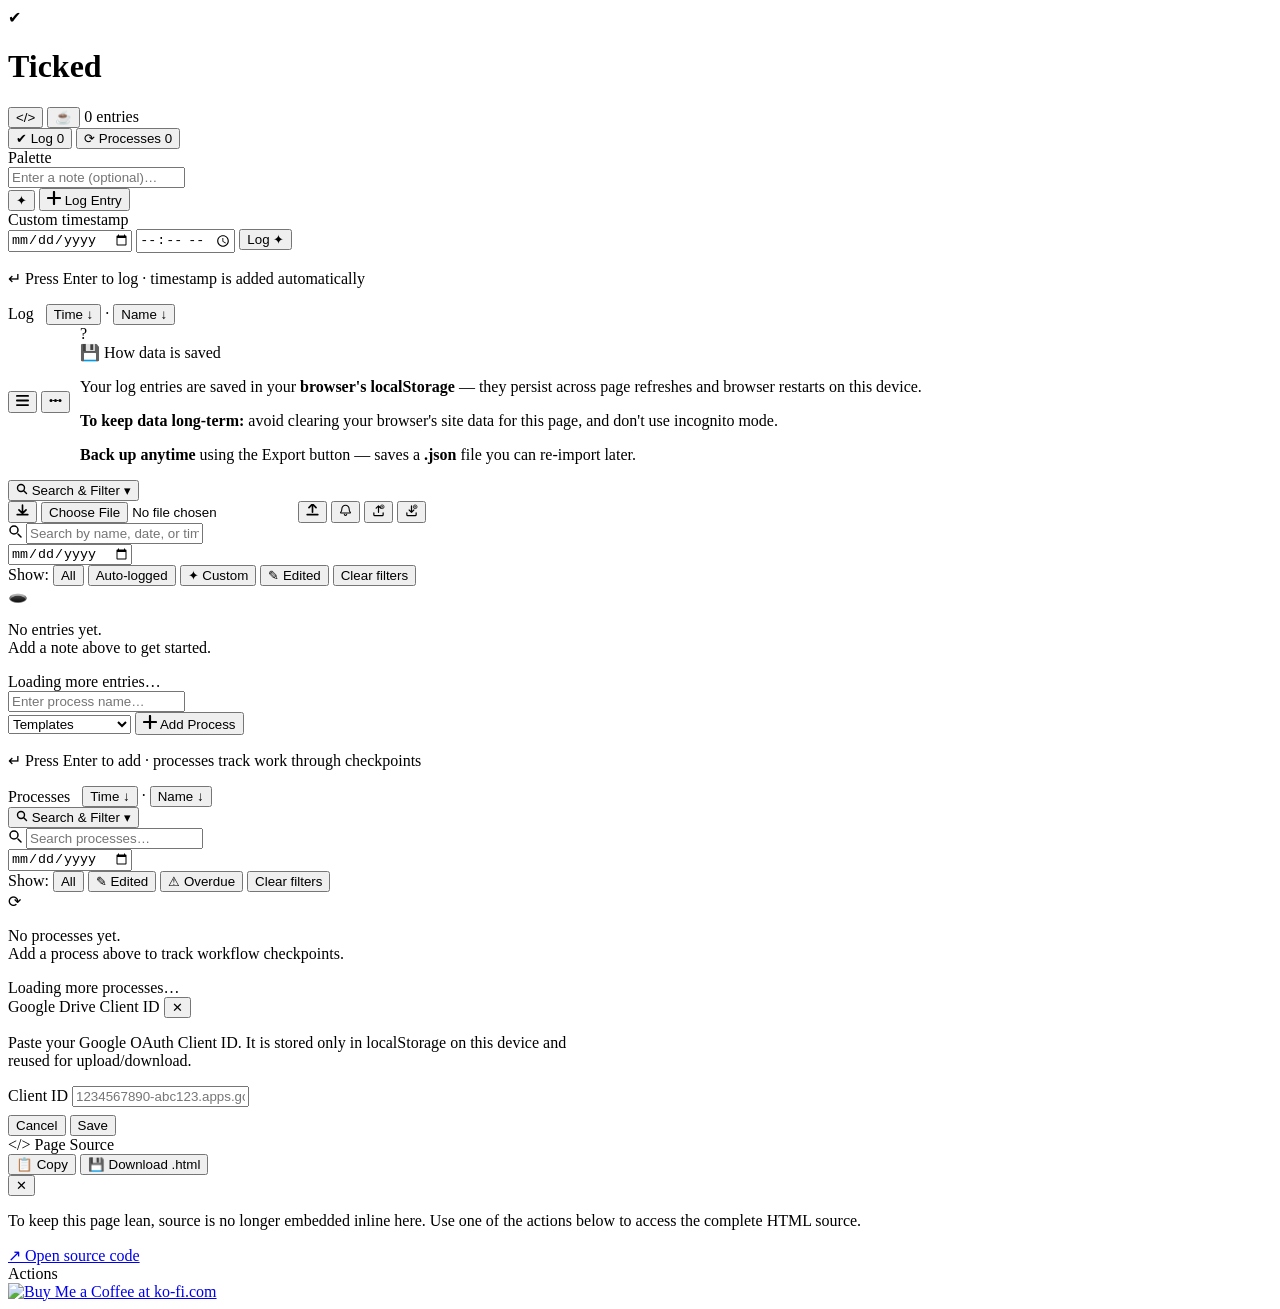
==== commit 9d2e4d4a: "Add automatic native install prompt for PWA - Create install-prompt.js: listens for beforeinstallpro" ====
--- a/index.html
+++ b/index.html
@@ -21,17 +21,10 @@
     <meta name="apple-mobile-web-app-title" content="Ticked">
     <meta name="theme-color" content="#0d0f14">
     <link rel="manifest" href="manifest.json">
-    <link rel="icon" type="image/png" sizes="192x192" href="icon-192.png">
     <link rel="apple-touch-icon" href="icon-192.png">
 
     <link href="https://fonts.googleapis.com/css2?family=IBM+Plex+Mono:wght@400;500;600&family=Syne:wght@400;600;700;800&display=swap" rel="stylesheet">
-    <!-- Styles split by feature. tokens.css must load first so later files can reference its custom properties. -->
-    <link rel="stylesheet" href="styles/tokens.css">
-    <link rel="stylesheet" href="styles/layout.css">
-    <link rel="stylesheet" href="styles/list.css">
-    <link rel="stylesheet" href="styles/sheet-views.css">
-    <link rel="stylesheet" href="styles/processes-tags.css">
-    <link rel="stylesheet" href="styles/stats-misc.css">
+    <link rel="stylesheet" href="styles.css">
 </head>
 <body>
     <div class="wrapper">
@@ -43,57 +36,25 @@
                     <h1>Tick<span>ed</span></h1>
                 </div>
             </div>
-            <button class="source-toggle" id="sourceToggle" onclick="openSourceViewer()" data-i18n-title="viewSourceTitle" title="View page source &amp; download offline copy">&lt;/&gt;</button>
-            <button class="kofi-toggle" id="kofiToggle" onclick="toggleKofi()" data-i18n-title="toggleSupport" title="Toggle support badge">☕</button>
-            <span class="entry-count-badge" id="countBadge" data-i18n="nEntries">0 entries</span>
+            <button class="source-toggle" id="sourceToggle" onclick="openSourceViewer()" title="View page source &amp; download offline copy">&lt;/&gt;</button>
+            <button class="kofi-toggle" id="kofiToggle" onclick="toggleKofi()" title="Toggle support badge">☕</button>
+            <span class="entry-count-badge" id="countBadge">0 entries</span>
         </header>
 
         <!-- Tab Navigation -->
         <div class="tab-nav">
             <button class="tab-btn active" id="tabTasksBtn" onclick="switchTab('tasks')">
-                <span data-i18n="logTab">✔ Log</span> <span class="tab-count" id="tabTasksCount">0</span>
+                ✔ Log <span class="tab-count" id="tabTasksCount">0</span>
             </button>
             <button class="tab-btn" id="tabProcessesBtn" onclick="switchTab('processes')">
-                <span data-i18n="processesTab">⟳ Processes</span> <span class="tab-count" id="tabProcessesCount">0</span>
+                ⟳ Processes <span class="tab-count" id="tabProcessesCount">0</span>
             </button>
         </div>
 
         <!-- Color Palette -->
         <div class="palette-section">
-            <span class="palette-label" data-i18n="palette">Palette</span>
+            <span class="palette-label">Palette</span>
             <div class="palette-swatches" id="paletteSwatches"></div>
-            <button class="palette-gear-btn" id="settingsGearBtn" onclick="openSettingsModal()" data-i18n-title="settings" title="Settings">
-                <svg width="14" height="14" viewBox="0 0 16 16" fill="none">
-                    <path d="M8 10a2 2 0 100-4 2 2 0 000 4z" stroke="currentColor" stroke-width="1.3"/>
-                    <path d="M13.7 6.3l-1-.2a4.8 4.8 0 00-.5-1.2l.5-.9a.5.5 0 00-.1-.6l-.9-.9a.5.5 0 00-.6-.1l-.9.5a4.8 4.8 0 00-1.2-.5l-.2-1a.5.5 0 00-.5-.4H7a.5.5 0 00-.5.4l-.2 1c-.4.1-.8.3-1.2.5l-.9-.5a.5.5 0 00-.6.1l-.9.9a.5.5 0 00-.1.6l.5.9c-.2.4-.4.8-.5 1.2l-1 .2a.5.5 0 00-.4.5v1.3a.5.5 0 00.4.5l1 .2c.1.4.3.8.5 1.2l-.5.9a.5.5 0 00.1.6l.9.9a.5.5 0 00.6.1l.9-.5c.4.2.8.4 1.2.5l.2 1a.5.5 0 00.5.4h1.3a.5.5 0 00.5-.4l.2-1c.4-.1.8-.3 1.2-.5l.9.5a.5.5 0 00.6-.1l.9-.9a.5.5 0 00.1-.6l-.5-.9c.2-.4.4-.8.5-1.2l1-.2a.5.5 0 00.4-.5V6.7a.5.5 0 00-.4-.4z" stroke="currentColor" stroke-width="1.2" stroke-linecap="round" stroke-linejoin="round"/>
-                </svg>
-            </button>
-        </div>
-
-        <!-- Activity Stats -->
-        <div class="stats-section" id="statsSection">
-            <button class="stats-header" id="statsHeader" onclick="toggleStats()">
-                <div class="stats-header-left">
-                    <span class="stats-streak-icon">🔥</span>
-                    <span class="stats-streak-text" id="streakDisplay">0 day streak</span>
-                </div>
-                <div class="stats-header-right">
-                    <span class="stats-week-count" id="weekCountDisplay">0 this week</span>
-                    <span class="chevron" id="statsChevron">▾</span>
-                </div>
-            </button>
-            <div class="stats-body" id="statsBody">
-                <div class="heatmap-container" id="heatmapContainer"></div>
-                <div class="heatmap-legend">
-                    <span class="heatmap-legend-label" data-i18n="less">Less</span>
-                    <span class="heatmap-cell-legend" style="opacity:0.1"></span>
-                    <span class="heatmap-cell-legend" style="opacity:0.3"></span>
-                    <span class="heatmap-cell-legend" style="opacity:0.55"></span>
-                    <span class="heatmap-cell-legend" style="opacity:0.8"></span>
-                    <span class="heatmap-cell-legend" style="opacity:1"></span>
-                    <span class="heatmap-legend-label" data-i18n="more">More</span>
-                </div>
-            </div>
         </div>
 
         <!-- ═══════════ TASKS TAB ═══════════ -->
@@ -103,62 +64,57 @@
             <div class="input-card">
                 <div class="input-row">
                     <div class="input-wrap">
-                        <input type="text" id="inputText" data-i18n-placeholder="enterNote" placeholder="Enter a note (optional)…">
+                        <input type="text" id="inputText" placeholder="Enter a note (optional)…">
                     </div>
                     <div class="btn-group">
-                        <button class="custom-trigger-btn" id="customTriggerBtn" onclick="toggleCustomPanel()" data-i18n-title="addCustomTitle" title="Add custom-timestamped entry">
+                        <button class="custom-trigger-btn" id="customTriggerBtn" onclick="toggleCustomPanel()" title="Add custom-timestamped entry">
                             ✦
                         </button>
                         <button class="add-btn" onclick="addEntry()">
                             <svg width="14" height="14" viewBox="0 0 14 14" fill="none"><path d="M7 1v12M1 7h12" stroke="currentColor" stroke-width="2.2" stroke-linecap="round"/></svg>
-                            <span data-i18n="logEntry">Log Entry</span>
+                            Log Entry
                         </button>
                     </div>
                 </div>
 
                 <div class="custom-panel" id="customPanel">
                     <div class="custom-panel-inner">
-                        <div class="custom-panel-label" data-i18n="customTimestamp">Custom timestamp</div>
+                        <div class="custom-panel-label">Custom timestamp</div>
                         <div class="custom-fields">
                             <input type="date" id="customDate" />
                             <input type="time" id="customTime" />
-                            <button class="custom-add-btn" onclick="addCustomEntry()" data-i18n="logCustom">Log ✦</button>
-                        </div>
-                    </div>
-                </div>
-
-                <div class="tag-input-row" id="tagInputRow">
-                    <span class="tag-input-label">#</span>
-                    <input type="text" id="tagInput" data-i18n-placeholder="tagsPlaceholder" placeholder="Tags (comma-separated)…" class="tag-text-input">
-                </div>
-
-                <p class="hint" data-i18n="hintLog">↵ Press Enter to log · timestamp is added automatically</p>
+                            <button class="custom-add-btn" onclick="addCustomEntry()">Log ✦</button>
+                        </div>
+                    </div>
+                </div>
+
+                <p class="hint">↵ Press Enter to log · timestamp is added automatically</p>
             </div>
 
             <!-- Section header -->
             <div class="section-header">
                 <div style="display:flex;align-items:center;gap:12px;">
-                    <span class="section-title" data-i18n="log">Log</span>
+                    <span class="section-title">Log</span>
                     <div class="sort-controls" id="tasksSortControls">
                         <button class="sort-btn active" id="sortTimeBtn" onclick="setSort('time','tasks')">
-                            <span data-i18n="time">Time</span> <span class="sort-dir" id="sortTimeDir">↓</span>
+                            Time <span class="sort-dir" id="sortTimeDir">↓</span>
                         </button>
                         <span class="sort-sep">·</span>
                         <button class="sort-btn" id="sortTextBtn" onclick="setSort('text','tasks')">
-                            <span data-i18n="name">Name</span> <span class="sort-dir" id="sortTextDir">↓</span>
+                            Name <span class="sort-dir" id="sortTextDir">↓</span>
                         </button>
                     </div>
                 </div>
                 <div style="display:flex;align-items:center;gap:10px;">
                     <div class="view-toggle">
-                        <button class="view-toggle-btn active" id="viewListBtn" onclick="setView('list')" data-i18n-title="listView" title="List view">
+                        <button class="view-toggle-btn active" id="viewListBtn" onclick="setView('list')" title="List view">
                             <svg width="13" height="13" viewBox="0 0 13 13" fill="none">
                                 <rect x="0" y="1" width="13" height="1.8" rx="0.9" fill="currentColor"/>
                                 <rect x="0" y="5.6" width="13" height="1.8" rx="0.9" fill="currentColor"/>
                                 <rect x="0" y="10.2" width="13" height="1.8" rx="0.9" fill="currentColor"/>
                             </svg>
                         </button>
-                        <button class="view-toggle-btn" id="viewTimelineBtn" onclick="setView('timeline')" data-i18n-title="timelineView" title="Timeline view">
+                        <button class="view-toggle-btn" id="viewTimelineBtn" onclick="setView('timeline')" title="Timeline view">
                             <svg width="13" height="13" viewBox="0 0 13 13" fill="none">
                                 <circle cx="2" cy="6.5" r="1.5" fill="currentColor"/>
                                 <circle cx="6.5" cy="6.5" r="1.5" fill="currentColor"/>
@@ -167,22 +123,14 @@
                                 <line x1="8" y1="6.5" x2="9.5" y2="6.5" stroke="currentColor" stroke-width="1.2"/>
                             </svg>
                         </button>
-                        <button class="view-toggle-btn" id="viewDailyBtn" onclick="setView('daily')" data-i18n-title="dailyView" title="Daily view">
-                            <svg width="13" height="13" viewBox="0 0 13 13" fill="none">
-                                <rect x="1" y="2" width="11" height="9" rx="1.5" stroke="currentColor" stroke-width="1.3" fill="none"/>
-                                <line x1="1" y1="5" x2="12" y2="5" stroke="currentColor" stroke-width="1.2"/>
-                                <line x1="4.5" y1="2" x2="4.5" y2="0.5" stroke="currentColor" stroke-width="1.2" stroke-linecap="round"/>
-                                <line x1="8.5" y1="2" x2="8.5" y2="0.5" stroke="currentColor" stroke-width="1.2" stroke-linecap="round"/>
-                            </svg>
-                        </button>
                     </div>
                     <div class="info-btn">
                         <span class="question-mark" tabindex="0" role="button" aria-label="Storage info">?</span>
                         <div class="tooltip" role="tooltip">
-                            <div class="tooltip-title" data-i18n="tooltipTitle">💾 How data is saved</div>
-                            <p data-i18n-html="tooltipP1">Your log entries are saved in your <strong>browser's localStorage</strong> — they persist across page refreshes and browser restarts on this device.</p>
-                            <p data-i18n-html="tooltipP2"><strong>To keep data long-term:</strong> avoid clearing your browser's site data for this page, and don't use incognito mode.</p>
-                            <p data-i18n-html="tooltipP3"><strong>Back up anytime</strong> using the Export button — saves a <strong>.json</strong> file you can re-import later.</p>
+                            <div class="tooltip-title">💾 How data is saved</div>
+                            <p>Your log entries are saved in your <strong>browser's localStorage</strong> — they persist across page refreshes and browser restarts on this device.</p>
+                            <p><strong>To keep data long-term:</strong> avoid clearing your browser's site data for this page, and don't use incognito mode.</p>
+                            <p><strong>Back up anytime</strong> using the Export button — saves a <strong>.json</strong> file you can re-import later.</p>
                         </div>
                     </div>
                 </div>
@@ -196,33 +144,33 @@
                             <circle cx="5" cy="5" r="3.5" stroke="currentColor" stroke-width="1.4"/>
                             <path d="M8 8l2.5 2.5" stroke="currentColor" stroke-width="1.4" stroke-linecap="round"/>
                         </svg>
-                        <span data-i18n="searchFilter">Search &amp; Filter</span>
+                        Search &amp; Filter
                         <span class="chevron">▾</span>
                     </button>
                     <div class="filter-active-dot" id="filterActiveDot"></div>
                 </div>
 
                 <div class="toolbar-group">
-                    <button class="icon-btn" data-i18n-title="importJson" title="Import JSON" onclick="document.getElementById('importFileInput').click()">
+                    <button class="icon-btn" title="Import JSON" onclick="document.getElementById('importFileInput').click()">
                         <svg width="13" height="13" viewBox="0 0 11 11" fill="none">
                             <path d="M5.5 1v6M2.5 5l3 3 3-3" stroke="currentColor" stroke-width="1.4" stroke-linecap="round" stroke-linejoin="round"/>
                             <path d="M1 9h9" stroke="currentColor" stroke-width="1.4" stroke-linecap="round"/>
                         </svg>
                     </button>
                     <input type="file" id="importFileInput" accept=".json" onchange="importJSON(event)">
-                    <button class="icon-btn" data-i18n-title="exportJson" title="Export JSON" onclick="exportJSON()">
+                    <button class="icon-btn" title="Export JSON" onclick="exportJSON()">
                         <svg width="13" height="13" viewBox="0 0 11 11" fill="none">
                             <path d="M5.5 7V1M2.5 3l3-3 3 3" stroke="currentColor" stroke-width="1.4" stroke-linecap="round" stroke-linejoin="round"/>
                             <path d="M1 9h9" stroke="currentColor" stroke-width="1.4" stroke-linecap="round"/>
                         </svg>
                     </button>
-                    <button class="icon-btn" id="logNotifyBtn" data-i18n-title="showNotification" title="Show persistent quick-log notification" onclick="togglePersistentLogNotification()">
+                    <button class="icon-btn" id="logNotifyBtn" title="Show persistent quick-log notification" onclick="togglePersistentLogNotification()">
                         <svg width="13" height="13" viewBox="0 0 16 16" fill="none">
                             <path d="M8 1.5a4.5 4.5 0 00-4.5 4.5c0 2.1-.7 3.4-1.3 4.1a.5.5 0 00.4.9h10.8a.5.5 0 00.4-.9c-.6-.7-1.3-2-1.3-4.1A4.5 4.5 0 008 1.5z" stroke="currentColor" stroke-width="1.3" stroke-linecap="round" stroke-linejoin="round"/>
                             <path d="M6.5 12.5a1.5 1.5 0 003 0" stroke="currentColor" stroke-width="1.3" stroke-linecap="round"/>
                         </svg>
                     </button>
-                    <button class="icon-btn gdrive-btn" id="gdriveUploadBtn" data-i18n-title="uploadGdrive" title="Upload to Google Drive" onclick="gdriveUpload()">
+                    <button class="icon-btn gdrive-btn" id="gdriveUploadBtn" title="Upload to Google Drive" onclick="gdriveUpload()">
                         <svg width="13" height="13" viewBox="0 0 14 14" fill="none">
                             <path d="M7 9V2M4.5 4.5L7 2l2.5 2.5" stroke="currentColor" stroke-width="1.3" stroke-linecap="round" stroke-linejoin="round"/>
                             <path d="M2 9.5v2a1 1 0 001 1h8a1 1 0 001-1v-2" stroke="currentColor" stroke-width="1.3" stroke-linecap="round" stroke-linejoin="round"/>
@@ -230,7 +178,7 @@
                             <path d="M10.3 3h1.4M11 2.3v1.4" stroke="currentColor" stroke-width="0.6" stroke-linecap="round"/>
                         </svg>
                     </button>
-                    <button class="icon-btn gdrive-btn" id="gdriveDownloadBtn" data-i18n-title="downloadGdrive" title="Download from Google Drive" onclick="gdriveDownload()">
+                    <button class="icon-btn gdrive-btn" id="gdriveDownloadBtn" title="Download from Google Drive" onclick="gdriveDownload()">
                         <svg width="13" height="13" viewBox="0 0 14 14" fill="none">
                             <path d="M7 2v7M4.5 6.5L7 9l2.5-2.5" stroke="currentColor" stroke-width="1.3" stroke-linecap="round" stroke-linejoin="round"/>
                             <path d="M2 9.5v2a1 1 0 001 1h8a1 1 0 001-1v-2" stroke="currentColor" stroke-width="1.3" stroke-linecap="round" stroke-linejoin="round"/>
@@ -239,7 +187,7 @@
                         </svg>
                     </button>
                     <div class="toolbar-divider"></div>
-                    <button class="clear-btn" id="clearBtn" onclick="clearAll('tasks')" style="display:none;" data-i18n="clearAll">Clear all</button>
+                    <button class="clear-btn" id="clearBtn" onclick="clearAll('tasks')" style="display:none;">Clear all</button>
                 </div>
             </div>
 
@@ -252,21 +200,20 @@
                                 <circle cx="6" cy="6" r="4" stroke="currentColor" stroke-width="1.5"/>
                                 <path d="M10 10l3 3" stroke="currentColor" stroke-width="1.5" stroke-linecap="round"/>
                             </svg>
-                            <input type="text" id="searchInput" data-i18n-placeholder="searchPlaceholder" placeholder="Search by name, date, or time…" oninput="debouncedApplyFilters()">
+                            <input type="text" id="searchInput" placeholder="Search by name, date, or time…" oninput="applyFilters('tasks')">
                         </div>
                         <div class="filter-date-wrap">
                             <input type="date" id="filterDate" onchange="applyFilters('tasks')">
                         </div>
                     </div>
                     <div class="filter-chips">
-                        <span class="filter-chip-label" data-i18n="show">Show:</span>
-                        <button class="filter-chip active" data-filter="all" onclick="setTypeFilter('all', this, 'tasks')" data-i18n="all">All</button>
-                        <button class="filter-chip" data-filter="auto" onclick="setTypeFilter('auto', this, 'tasks')" data-i18n="autoLogged">Auto-logged</button>
-                        <button class="filter-chip custom-chip" data-filter="custom" onclick="setTypeFilter('custom', this, 'tasks')" data-i18n="customFilter">✦ Custom</button>
-                        <button class="filter-chip edited-chip" data-filter="edited" onclick="setTypeFilter('edited', this, 'tasks')" data-i18n="editedFilter">✎ Edited</button>
-                        <button class="filter-clear-link" onclick="clearFilters('tasks')" data-i18n="clearFilters">Clear filters</button>
-                    </div>
-                    <div class="filter-tag-chips" id="filterTagChips"></div>
+                        <span class="filter-chip-label">Show:</span>
+                        <button class="filter-chip active" data-filter="all" onclick="setTypeFilter('all', this, 'tasks')">All</button>
+                        <button class="filter-chip" data-filter="auto" onclick="setTypeFilter('auto', this, 'tasks')">Auto-logged</button>
+                        <button class="filter-chip custom-chip" data-filter="custom" onclick="setTypeFilter('custom', this, 'tasks')">✦ Custom</button>
+                        <button class="filter-chip edited-chip" data-filter="edited" onclick="setTypeFilter('edited', this, 'tasks')">✎ Edited</button>
+                        <button class="filter-clear-link" onclick="clearFilters('tasks')">Clear filters</button>
+                    </div>
                 </div>
             </div>
 
@@ -283,11 +230,10 @@
 
             <!-- Entry list -->
             <ul class="entry-list" id="entryList"></ul>
-            <div class="lazy-loader" id="tasksLazyLoader" aria-hidden="true"><span data-i18n="loadingMore">Loading more entries…</span></div>
+            <div class="lazy-loader" id="tasksLazyLoader" aria-hidden="true"><span>Loading more entries…</span></div>
 
             <!-- Timeline view -->
             <div id="timelineView" class="timeline-outer" style="display:none;"></div>
-            <div id="dailyView" class="daily-outer" style="display:none;"></div>
         </div>
 
         <!-- ═══════════ PROCESSES TAB ═══════════ -->
@@ -297,40 +243,35 @@
             <div class="input-card">
                 <div class="input-row">
                     <div class="input-wrap">
-                        <input type="text" id="procInputText" data-i18n-placeholder="enterProcessName" placeholder="Enter process name…">
+                        <input type="text" id="procInputText" placeholder="Enter process name…">
                     </div>
                     <div class="btn-group">
                         <select id="procTemplateSelect" class="filter-chip" onchange="addProcessFromTemplate(this.value)">
-                            <option value="" data-i18n="templates">Templates</option>
-                            <option value="dailyRoutine" data-i18n="dailyRoutine">Daily Routine</option>
-                            <option value="contentCreation" data-i18n="contentCreation">Content Creation</option>
-                            <option value="bugFix" data-i18n="bugFix">Bug Fix</option>
+                            <option value="">Templates</option>
+                            <option value="dailyRoutine">Daily Routine</option>
+                            <option value="contentCreation">Content Creation</option>
+                            <option value="bugFix">Bug Fix</option>
                         </select>
                         <button class="add-btn" onclick="addProcess()">
                             <svg width="14" height="14" viewBox="0 0 14 14" fill="none"><path d="M7 1v12M1 7h12" stroke="currentColor" stroke-width="2.2" stroke-linecap="round"/></svg>
-                            <span data-i18n="addProcess">Add Process</span>
-                        </button>
-                    </div>
-                </div>
-                <div class="tag-input-row" id="procTagInputRow">
-                    <span class="tag-input-label">#</span>
-                    <input type="text" id="procTagInput" data-i18n-placeholder="tagsPlaceholder" placeholder="Tags (comma-separated)…" class="tag-text-input">
-                </div>
-
-                <p class="hint" data-i18n="hintProcess">↵ Press Enter to add · processes track work through checkpoints</p>
+                            Add Process
+                        </button>
+                    </div>
+                </div>
+                <p class="hint">↵ Press Enter to add · processes track work through checkpoints</p>
             </div>
 
             <!-- Section header for processes -->
             <div class="section-header">
                 <div style="display:flex;align-items:center;gap:12px;">
-                    <span class="section-title" data-i18n="processes">Processes</span>
+                    <span class="section-title">Processes</span>
                     <div class="sort-controls" id="procSortControls">
                         <button class="sort-btn active" id="procSortTimeBtn" onclick="setSort('time','processes')">
-                            <span data-i18n="time">Time</span> <span class="sort-dir" id="procSortTimeDir">↓</span>
+                            Time <span class="sort-dir" id="procSortTimeDir">↓</span>
                         </button>
                         <span class="sort-sep">·</span>
                         <button class="sort-btn" id="procSortTextBtn" onclick="setSort('text','processes')">
-                            <span data-i18n="name">Name</span> <span class="sort-dir" id="procSortTextDir">↓</span>
+                            Name <span class="sort-dir" id="procSortTextDir">↓</span>
                         </button>
                     </div>
                 </div>
@@ -344,14 +285,14 @@
                             <circle cx="5" cy="5" r="3.5" stroke="currentColor" stroke-width="1.4"/>
                             <path d="M8 8l2.5 2.5" stroke="currentColor" stroke-width="1.4" stroke-linecap="round"/>
                         </svg>
-                        <span data-i18n="searchFilter">Search &amp; Filter</span>
+                        Search &amp; Filter
                         <span class="chevron">▾</span>
                     </button>
                     <div class="filter-active-dot" id="procFilterActiveDot"></div>
                 </div>
 
                 <div class="toolbar-group">
-                    <button class="clear-btn" id="procClearBtn" onclick="clearAll('processes')" style="display:none;" data-i18n="clearAll">Clear all</button>
+                    <button class="clear-btn" id="procClearBtn" onclick="clearAll('processes')" style="display:none;">Clear all</button>
                 </div>
             </div>
 
@@ -364,22 +305,19 @@
                                 <circle cx="6" cy="6" r="4" stroke="currentColor" stroke-width="1.5"/>
                                 <path d="M10 10l3 3" stroke="currentColor" stroke-width="1.5" stroke-linecap="round"/>
                             </svg>
-                            <input type="text" id="procSearchInput" data-i18n-placeholder="searchProcesses" placeholder="Search processes…" oninput="debouncedApplyFilters()">
+                            <input type="text" id="procSearchInput" placeholder="Search processes…" oninput="applyFilters('processes')">
                         </div>
                         <div class="filter-date-wrap">
                             <input type="date" id="procFilterDate" onchange="applyFilters('processes')">
                         </div>
                     </div>
                     <div class="filter-chips">
-                        <span class="filter-chip-label" data-i18n="show">Show:</span>
-                        <button class="filter-chip active" data-filter="all" onclick="setTypeFilter('all', this, 'processes')" data-i18n="all">All</button>
-                        <button class="filter-chip active-chip" data-filter="active" onclick="setTypeFilter('active', this, 'processes')" data-i18n="activeFilter">⟳ Active</button>
-                        <button class="filter-chip completed-chip" data-filter="completed" onclick="setTypeFilter('completed', this, 'processes')" data-i18n="completedFilter">✓ Completed</button>
-                        <button class="filter-chip edited-chip" data-filter="edited" onclick="setTypeFilter('edited', this, 'processes')" data-i18n="editedFilter">✎ Edited</button>
-                        <button class="filter-chip overdue-chip" data-filter="overdue" onclick="setTypeFilter('overdue', this, 'processes')" data-i18n="overdueFilter">⚠ Overdue</button>
-                        <button class="filter-clear-link" onclick="clearFilters('processes')" data-i18n="clearFilters">Clear filters</button>
-                    </div>
-                    <div class="filter-tag-chips" id="procFilterTagChips"></div>
+                        <span class="filter-chip-label">Show:</span>
+                        <button class="filter-chip active" data-filter="all" onclick="setTypeFilter('all', this, 'processes')">All</button>
+                        <button class="filter-chip edited-chip" data-filter="edited" onclick="setTypeFilter('edited', this, 'processes')">✎ Edited</button>
+                        <button class="filter-chip overdue-chip" data-filter="overdue" onclick="setTypeFilter('overdue', this, 'processes')">⚠ Overdue</button>
+                        <button class="filter-clear-link" onclick="clearFilters('processes')">Clear filters</button>
+                    </div>
                 </div>
             </div>
 
@@ -396,7 +334,7 @@
 
             <!-- Process list -->
             <ul class="entry-list" id="processList"></ul>
-            <div class="lazy-loader" id="procLazyLoader" aria-hidden="true"><span data-i18n="loadingMoreProcesses">Loading more processes…</span></div>
+            <div class="lazy-loader" id="procLazyLoader" aria-hidden="true"><span>Loading more processes…</span></div>
         </div>
 
     </div>
@@ -404,18 +342,18 @@
     <div class="source-modal-overlay" id="gdriveClientModal" onclick="if(event.target===this)closeGdriveClientModal(false)">
         <div class="source-modal" style="max-width:560px;">
             <div class="source-modal-header">
-                <span class="source-modal-title" data-i18n="gdriveClientIdTitle">Google Drive Client ID</span>
+                <span class="source-modal-title">Google Drive Client ID</span>
                 <button class="source-modal-close" onclick="closeGdriveClientModal(false)" title="Close">✕</button>
             </div>
             <div class="source-modal-body">
-                <p class="source-modal-text" data-i18n="gdriveModalText">Paste your Google OAuth Client ID. It is stored only in localStorage on this device and reused for upload/download.</p>
+                <p class="source-modal-text">Paste your Google OAuth Client ID. It is stored only in localStorage on this device and reused for upload/download.</p>
                 <div class="gdrive-modal-field">
-                    <label for="gdriveClientInput" data-i18n="clientId">Client ID</label>
+                    <label for="gdriveClientInput">Client ID</label>
                     <input type="text" id="gdriveClientInput" placeholder="1234567890-abc123.apps.googleusercontent.com">
                 </div>
                 <div class="sheet-btn-row" style="margin-top:8px;">
-                    <button class="sheet-btn secondary" onclick="closeGdriveClientModal(false)" data-i18n="cancel">Cancel</button>
-                    <button class="sheet-btn primary" onclick="closeGdriveClientModal(true)" data-i18n="save">Save</button>
+                    <button class="sheet-btn secondary" onclick="closeGdriveClientModal(false)">Cancel</button>
+                    <button class="sheet-btn primary" onclick="closeGdriveClientModal(true)">Save</button>
                 </div>
             </div>
         </div>
@@ -425,53 +363,16 @@
     <div class="source-modal-overlay" id="sourceModalOverlay" onclick="if(event.target===this)closeSourceViewer()">
         <div class="source-modal">
             <div class="source-modal-header">
-                <span class="source-modal-title" data-i18n="pageSource">&lt;/&gt; Page Source</span>
+                <span class="source-modal-title">&lt;/&gt; Page Source</span>
                 <div class="source-modal-actions">
-                    <button class="source-modal-btn" onclick="copySource()" title="Copy source to clipboard" data-i18n="copyBtn">📋 Copy</button>
-                    <button class="source-modal-btn" onclick="downloadOfflineHTML()" title="Download as standalone HTML file" data-i18n="downloadHtml">💾 Download .html</button>
+                    <button class="source-modal-btn" onclick="copySource()" title="Copy source to clipboard">📋 Copy</button>
+                    <button class="source-modal-btn" onclick="downloadOfflineHTML()" title="Download as standalone HTML file">💾 Download .html</button>
                 </div>
                 <button class="source-modal-close" onclick="closeSourceViewer()" title="Close">✕</button>
             </div>
             <div class="source-modal-body">
-                <p class="source-modal-text" data-i18n="sourceModalText">To keep this page lean, source is no longer embedded inline here. Use one of the actions below to access the complete HTML source.</p>
-                <a class="source-link" id="sourceOpenLink" href="https://ranzlappen.github.io/ticked/" target="_blank" rel="noopener" data-i18n="openSourceCode">↗ Open source code</a>
-            </div>
-        </div>
-    </div>
-
-    <!-- Settings Modal -->
-    <div class="source-modal-overlay" id="settingsModalOverlay" onclick="if(event.target===this)closeSettingsModal()">
-        <div class="source-modal" style="max-width:480px;">
-            <div class="source-modal-header">
-                <span class="source-modal-title" data-i18n="settings">Settings</span>
-                <button class="source-modal-close" onclick="closeSettingsModal()" title="Close">✕</button>
-            </div>
-            <div class="source-modal-body">
-                <div class="settings-field">
-                    <label for="settingsLang" data-i18n="language">Language</label>
-                    <select id="settingsLang" class="settings-select" onchange="updateSetting('lang', this.value)">
-                        <option value="en">English</option>
-                        <option value="es">Español</option>
-                        <option value="de">Deutsch</option>
-                        <option value="fr">Français</option>
-                    </select>
-                </div>
-                <div class="settings-field">
-                    <label for="settingsHeadingFont" data-i18n="headingFont">Heading Font</label>
-                    <select id="settingsHeadingFont" class="settings-select" onchange="updateSetting('headingFont', this.value)">
-                        <option value="default">Syne (default)</option>
-                        <option value="mono">IBM Plex Mono</option>
-                        <option value="system">System UI</option>
-                    </select>
-                </div>
-                <div class="settings-field">
-                    <label for="settingsBodyFont" data-i18n="bodyFont">Body Font</label>
-                    <select id="settingsBodyFont" class="settings-select" onchange="updateSetting('bodyFont', this.value)">
-                        <option value="default">IBM Plex Mono (default)</option>
-                        <option value="sans">Syne</option>
-                        <option value="system">System UI</option>
-                    </select>
-                </div>
+                <p class="source-modal-text">To keep this page lean, source is no longer embedded inline here. Use one of the actions below to access the complete HTML source.</p>
+                <a class="source-link" id="sourceOpenLink" href="https://ranzlappen.github.io/ticked/" target="_blank" rel="noopener">↗ Open source code</a>
             </div>
         </div>
     </div>
@@ -493,18 +394,7 @@
         <img height="36" src="https://storage.ko-fi.com/cdn/kofi6.png?v=6" border="0" alt="Buy Me a Coffee at ko-fi.com" />
     </a>
 
-    <!--
-      Classic scripts (not ES modules): all top-level `const`/`let`/`function`
-      declarations remain accessible across files via the shared global scope,
-      which keeps every inline `onclick="foo()"` in the markup working without
-      changes. Order matters — core first, pwa last (owns `window.onload`).
-    -->
-    <script src="i18n.js"></script>
-    <script src="js/core.js"></script>
-    <script src="js/lists.js"></script>
-    <script src="js/interactions.js"></script>
-    <script src="js/views.js"></script>
-    <script src="js/actions.js"></script>
-    <script src="js/pwa.js"></script>
+    <script src="app.js"></script>
+    <script src="install-prompt.js"></script>
 </body>
 </html>
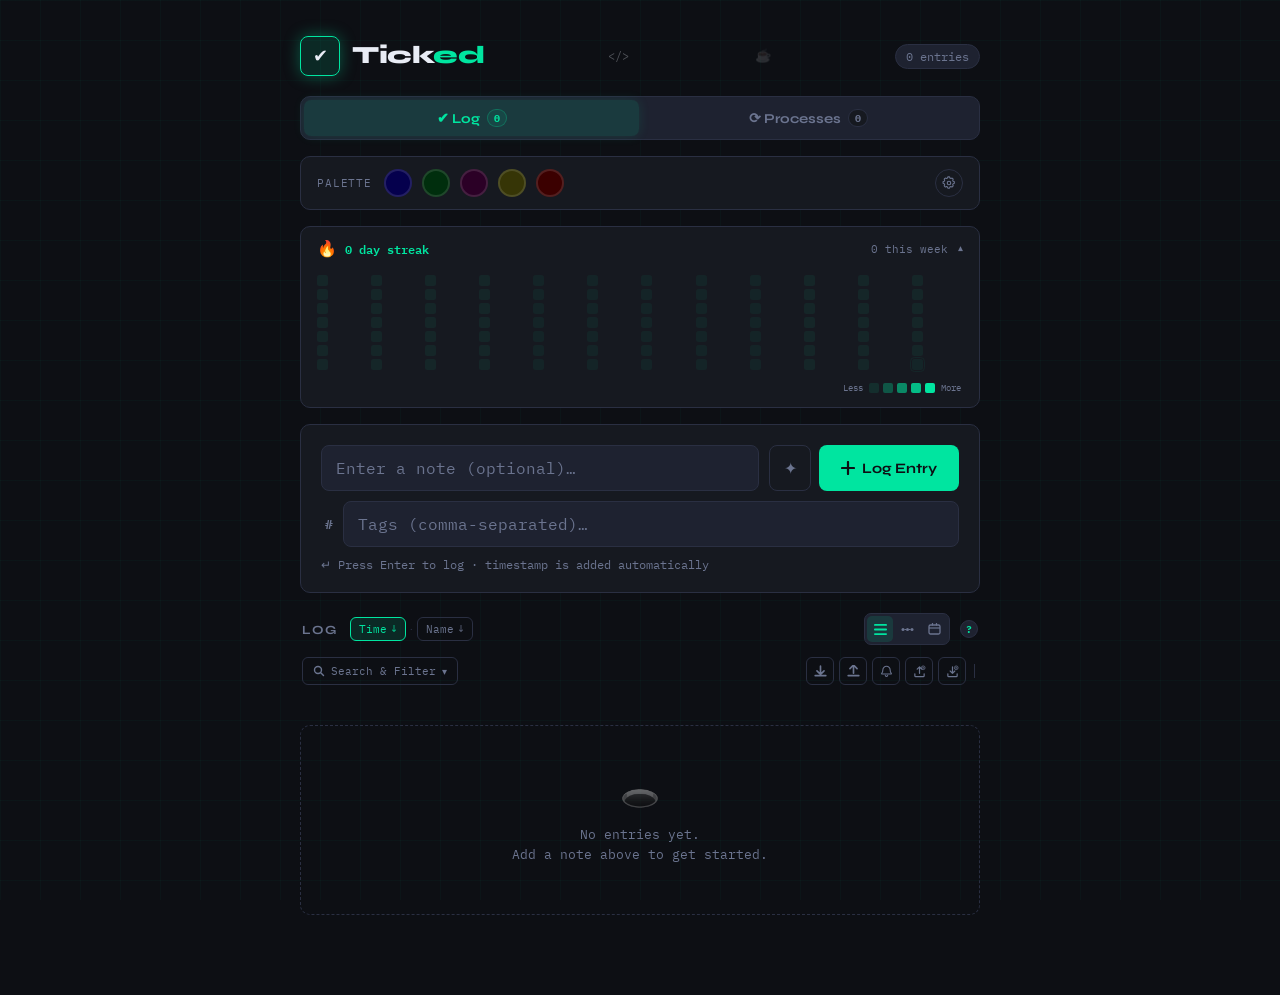
==== commit 3a70cc2f: "Merge origin/main into claude/pwa-conversion-m8j35 Resolve conflicts in CLAUDE.md, index.html, and s" ====
--- a/index.html
+++ b/index.html
@@ -21,10 +21,17 @@
     <meta name="apple-mobile-web-app-title" content="Ticked">
     <meta name="theme-color" content="#0d0f14">
     <link rel="manifest" href="manifest.json">
+    <link rel="icon" type="image/png" sizes="192x192" href="icon-192.png">
     <link rel="apple-touch-icon" href="icon-192.png">
 
     <link href="https://fonts.googleapis.com/css2?family=IBM+Plex+Mono:wght@400;500;600&family=Syne:wght@400;600;700;800&display=swap" rel="stylesheet">
-    <link rel="stylesheet" href="styles.css">
+    <!-- Styles split by feature. tokens.css must load first so later files can reference its custom properties. -->
+    <link rel="stylesheet" href="styles/tokens.css">
+    <link rel="stylesheet" href="styles/layout.css">
+    <link rel="stylesheet" href="styles/list.css">
+    <link rel="stylesheet" href="styles/sheet-views.css">
+    <link rel="stylesheet" href="styles/processes-tags.css">
+    <link rel="stylesheet" href="styles/stats-misc.css">
 </head>
 <body>
     <div class="wrapper">
@@ -36,25 +43,57 @@
                     <h1>Tick<span>ed</span></h1>
                 </div>
             </div>
-            <button class="source-toggle" id="sourceToggle" onclick="openSourceViewer()" title="View page source &amp; download offline copy">&lt;/&gt;</button>
-            <button class="kofi-toggle" id="kofiToggle" onclick="toggleKofi()" title="Toggle support badge">☕</button>
-            <span class="entry-count-badge" id="countBadge">0 entries</span>
+            <button class="source-toggle" id="sourceToggle" onclick="openSourceViewer()" data-i18n-title="viewSourceTitle" title="View page source &amp; download offline copy">&lt;/&gt;</button>
+            <button class="kofi-toggle" id="kofiToggle" onclick="toggleKofi()" data-i18n-title="toggleSupport" title="Toggle support badge">☕</button>
+            <span class="entry-count-badge" id="countBadge" data-i18n="nEntries">0 entries</span>
         </header>
 
         <!-- Tab Navigation -->
         <div class="tab-nav">
             <button class="tab-btn active" id="tabTasksBtn" onclick="switchTab('tasks')">
-                ✔ Log <span class="tab-count" id="tabTasksCount">0</span>
+                <span data-i18n="logTab">✔ Log</span> <span class="tab-count" id="tabTasksCount">0</span>
             </button>
             <button class="tab-btn" id="tabProcessesBtn" onclick="switchTab('processes')">
-                ⟳ Processes <span class="tab-count" id="tabProcessesCount">0</span>
+                <span data-i18n="processesTab">⟳ Processes</span> <span class="tab-count" id="tabProcessesCount">0</span>
             </button>
         </div>
 
         <!-- Color Palette -->
         <div class="palette-section">
-            <span class="palette-label">Palette</span>
+            <span class="palette-label" data-i18n="palette">Palette</span>
             <div class="palette-swatches" id="paletteSwatches"></div>
+            <button class="palette-gear-btn" id="settingsGearBtn" onclick="openSettingsModal()" data-i18n-title="settings" title="Settings">
+                <svg width="14" height="14" viewBox="0 0 16 16" fill="none">
+                    <path d="M8 10a2 2 0 100-4 2 2 0 000 4z" stroke="currentColor" stroke-width="1.3"/>
+                    <path d="M13.7 6.3l-1-.2a4.8 4.8 0 00-.5-1.2l.5-.9a.5.5 0 00-.1-.6l-.9-.9a.5.5 0 00-.6-.1l-.9.5a4.8 4.8 0 00-1.2-.5l-.2-1a.5.5 0 00-.5-.4H7a.5.5 0 00-.5.4l-.2 1c-.4.1-.8.3-1.2.5l-.9-.5a.5.5 0 00-.6.1l-.9.9a.5.5 0 00-.1.6l.5.9c-.2.4-.4.8-.5 1.2l-1 .2a.5.5 0 00-.4.5v1.3a.5.5 0 00.4.5l1 .2c.1.4.3.8.5 1.2l-.5.9a.5.5 0 00.1.6l.9.9a.5.5 0 00.6.1l.9-.5c.4.2.8.4 1.2.5l.2 1a.5.5 0 00.5.4h1.3a.5.5 0 00.5-.4l.2-1c.4-.1.8-.3 1.2-.5l.9.5a.5.5 0 00.6-.1l.9-.9a.5.5 0 00.1-.6l-.5-.9c.2-.4.4-.8.5-1.2l1-.2a.5.5 0 00.4-.5V6.7a.5.5 0 00-.4-.4z" stroke="currentColor" stroke-width="1.2" stroke-linecap="round" stroke-linejoin="round"/>
+                </svg>
+            </button>
+        </div>
+
+        <!-- Activity Stats -->
+        <div class="stats-section" id="statsSection">
+            <button class="stats-header" id="statsHeader" onclick="toggleStats()">
+                <div class="stats-header-left">
+                    <span class="stats-streak-icon">🔥</span>
+                    <span class="stats-streak-text" id="streakDisplay">0 day streak</span>
+                </div>
+                <div class="stats-header-right">
+                    <span class="stats-week-count" id="weekCountDisplay">0 this week</span>
+                    <span class="chevron" id="statsChevron">▾</span>
+                </div>
+            </button>
+            <div class="stats-body" id="statsBody">
+                <div class="heatmap-container" id="heatmapContainer"></div>
+                <div class="heatmap-legend">
+                    <span class="heatmap-legend-label" data-i18n="less">Less</span>
+                    <span class="heatmap-cell-legend" style="opacity:0.1"></span>
+                    <span class="heatmap-cell-legend" style="opacity:0.3"></span>
+                    <span class="heatmap-cell-legend" style="opacity:0.55"></span>
+                    <span class="heatmap-cell-legend" style="opacity:0.8"></span>
+                    <span class="heatmap-cell-legend" style="opacity:1"></span>
+                    <span class="heatmap-legend-label" data-i18n="more">More</span>
+                </div>
+            </div>
         </div>
 
         <!-- ═══════════ TASKS TAB ═══════════ -->
@@ -64,57 +103,62 @@
             <div class="input-card">
                 <div class="input-row">
                     <div class="input-wrap">
-                        <input type="text" id="inputText" placeholder="Enter a note (optional)…">
+                        <input type="text" id="inputText" data-i18n-placeholder="enterNote" placeholder="Enter a note (optional)…">
                     </div>
                     <div class="btn-group">
-                        <button class="custom-trigger-btn" id="customTriggerBtn" onclick="toggleCustomPanel()" title="Add custom-timestamped entry">
+                        <button class="custom-trigger-btn" id="customTriggerBtn" onclick="toggleCustomPanel()" data-i18n-title="addCustomTitle" title="Add custom-timestamped entry">
                             ✦
                         </button>
                         <button class="add-btn" onclick="addEntry()">
                             <svg width="14" height="14" viewBox="0 0 14 14" fill="none"><path d="M7 1v12M1 7h12" stroke="currentColor" stroke-width="2.2" stroke-linecap="round"/></svg>
-                            Log Entry
+                            <span data-i18n="logEntry">Log Entry</span>
                         </button>
                     </div>
                 </div>
 
                 <div class="custom-panel" id="customPanel">
                     <div class="custom-panel-inner">
-                        <div class="custom-panel-label">Custom timestamp</div>
+                        <div class="custom-panel-label" data-i18n="customTimestamp">Custom timestamp</div>
                         <div class="custom-fields">
                             <input type="date" id="customDate" />
                             <input type="time" id="customTime" />
-                            <button class="custom-add-btn" onclick="addCustomEntry()">Log ✦</button>
+                            <button class="custom-add-btn" onclick="addCustomEntry()" data-i18n="logCustom">Log ✦</button>
                         </div>
                     </div>
                 </div>
 
-                <p class="hint">↵ Press Enter to log · timestamp is added automatically</p>
+                <div class="tag-input-row" id="tagInputRow">
+                    <span class="tag-input-label">#</span>
+                    <input type="text" id="tagInput" data-i18n-placeholder="tagsPlaceholder" placeholder="Tags (comma-separated)…" class="tag-text-input">
+                </div>
+
+                <p class="hint" data-i18n="hintLog">↵ Press Enter to log · timestamp is added automatically</p>
             </div>
 
             <!-- Section header -->
             <div class="section-header">
                 <div style="display:flex;align-items:center;gap:12px;">
-                    <span class="section-title">Log</span>
+                    <span class="section-title" data-i18n="log">Log</span>
                     <div class="sort-controls" id="tasksSortControls">
                         <button class="sort-btn active" id="sortTimeBtn" onclick="setSort('time','tasks')">
-                            Time <span class="sort-dir" id="sortTimeDir">↓</span>
+                            <span data-i18n="time">Time</span> <span class="sort-dir" id="sortTimeDir">↓</span>
                         </button>
                         <span class="sort-sep">·</span>
                         <button class="sort-btn" id="sortTextBtn" onclick="setSort('text','tasks')">
-                            Name <span class="sort-dir" id="sortTextDir">↓</span>
+                            <span data-i18n="name">Name</span> <span class="sort-dir" id="sortTextDir">↓</span>
                         </button>
                     </div>
                 </div>
                 <div style="display:flex;align-items:center;gap:10px;">
                     <div class="view-toggle">
-                        <button class="view-toggle-btn active" id="viewListBtn" onclick="setView('list')" title="List view">
+                        <button class="view-toggle-btn active" id="viewListBtn" onclick="setView('list')" data-i18n-title="listView" title="List view">
                             <svg width="13" height="13" viewBox="0 0 13 13" fill="none">
                                 <rect x="0" y="1" width="13" height="1.8" rx="0.9" fill="currentColor"/>
                                 <rect x="0" y="5.6" width="13" height="1.8" rx="0.9" fill="currentColor"/>
                                 <rect x="0" y="10.2" width="13" height="1.8" rx="0.9" fill="currentColor"/>
                             </svg>
                         </button>
-                        <button class="view-toggle-btn" id="viewTimelineBtn" onclick="setView('timeline')" title="Timeline view">
+                        <button class="view-toggle-btn" id="viewTimelineBtn" onclick="setView('timeline')" data-i18n-title="timelineView" title="Timeline view">
                             <svg width="13" height="13" viewBox="0 0 13 13" fill="none">
                                 <circle cx="2" cy="6.5" r="1.5" fill="currentColor"/>
                                 <circle cx="6.5" cy="6.5" r="1.5" fill="currentColor"/>
@@ -123,14 +167,22 @@
                                 <line x1="8" y1="6.5" x2="9.5" y2="6.5" stroke="currentColor" stroke-width="1.2"/>
                             </svg>
                         </button>
+                        <button class="view-toggle-btn" id="viewDailyBtn" onclick="setView('daily')" data-i18n-title="dailyView" title="Daily view">
+                            <svg width="13" height="13" viewBox="0 0 13 13" fill="none">
+                                <rect x="1" y="2" width="11" height="9" rx="1.5" stroke="currentColor" stroke-width="1.3" fill="none"/>
+                                <line x1="1" y1="5" x2="12" y2="5" stroke="currentColor" stroke-width="1.2"/>
+                                <line x1="4.5" y1="2" x2="4.5" y2="0.5" stroke="currentColor" stroke-width="1.2" stroke-linecap="round"/>
+                                <line x1="8.5" y1="2" x2="8.5" y2="0.5" stroke="currentColor" stroke-width="1.2" stroke-linecap="round"/>
+                            </svg>
+                        </button>
                     </div>
                     <div class="info-btn">
                         <span class="question-mark" tabindex="0" role="button" aria-label="Storage info">?</span>
                         <div class="tooltip" role="tooltip">
-                            <div class="tooltip-title">💾 How data is saved</div>
-                            <p>Your log entries are saved in your <strong>browser's localStorage</strong> — they persist across page refreshes and browser restarts on this device.</p>
-                            <p><strong>To keep data long-term:</strong> avoid clearing your browser's site data for this page, and don't use incognito mode.</p>
-                            <p><strong>Back up anytime</strong> using the Export button — saves a <strong>.json</strong> file you can re-import later.</p>
+                            <div class="tooltip-title" data-i18n="tooltipTitle">💾 How data is saved</div>
+                            <p data-i18n-html="tooltipP1">Your log entries are saved in your <strong>browser's localStorage</strong> — they persist across page refreshes and browser restarts on this device.</p>
+                            <p data-i18n-html="tooltipP2"><strong>To keep data long-term:</strong> avoid clearing your browser's site data for this page, and don't use incognito mode.</p>
+                            <p data-i18n-html="tooltipP3"><strong>Back up anytime</strong> using the Export button — saves a <strong>.json</strong> file you can re-import later.</p>
                         </div>
                     </div>
                 </div>
@@ -144,33 +196,33 @@
                             <circle cx="5" cy="5" r="3.5" stroke="currentColor" stroke-width="1.4"/>
                             <path d="M8 8l2.5 2.5" stroke="currentColor" stroke-width="1.4" stroke-linecap="round"/>
                         </svg>
-                        Search &amp; Filter
+                        <span data-i18n="searchFilter">Search &amp; Filter</span>
                         <span class="chevron">▾</span>
                     </button>
                     <div class="filter-active-dot" id="filterActiveDot"></div>
                 </div>
 
                 <div class="toolbar-group">
-                    <button class="icon-btn" title="Import JSON" onclick="document.getElementById('importFileInput').click()">
+                    <button class="icon-btn" data-i18n-title="importJson" title="Import JSON" onclick="document.getElementById('importFileInput').click()">
                         <svg width="13" height="13" viewBox="0 0 11 11" fill="none">
                             <path d="M5.5 1v6M2.5 5l3 3 3-3" stroke="currentColor" stroke-width="1.4" stroke-linecap="round" stroke-linejoin="round"/>
                             <path d="M1 9h9" stroke="currentColor" stroke-width="1.4" stroke-linecap="round"/>
                         </svg>
                     </button>
                     <input type="file" id="importFileInput" accept=".json" onchange="importJSON(event)">
-                    <button class="icon-btn" title="Export JSON" onclick="exportJSON()">
+                    <button class="icon-btn" data-i18n-title="exportJson" title="Export JSON" onclick="exportJSON()">
                         <svg width="13" height="13" viewBox="0 0 11 11" fill="none">
                             <path d="M5.5 7V1M2.5 3l3-3 3 3" stroke="currentColor" stroke-width="1.4" stroke-linecap="round" stroke-linejoin="round"/>
                             <path d="M1 9h9" stroke="currentColor" stroke-width="1.4" stroke-linecap="round"/>
                         </svg>
                     </button>
-                    <button class="icon-btn" id="logNotifyBtn" title="Show persistent quick-log notification" onclick="togglePersistentLogNotification()">
+                    <button class="icon-btn" id="logNotifyBtn" data-i18n-title="showNotification" title="Show persistent quick-log notification" onclick="togglePersistentLogNotification()">
                         <svg width="13" height="13" viewBox="0 0 16 16" fill="none">
                             <path d="M8 1.5a4.5 4.5 0 00-4.5 4.5c0 2.1-.7 3.4-1.3 4.1a.5.5 0 00.4.9h10.8a.5.5 0 00.4-.9c-.6-.7-1.3-2-1.3-4.1A4.5 4.5 0 008 1.5z" stroke="currentColor" stroke-width="1.3" stroke-linecap="round" stroke-linejoin="round"/>
                             <path d="M6.5 12.5a1.5 1.5 0 003 0" stroke="currentColor" stroke-width="1.3" stroke-linecap="round"/>
                         </svg>
                     </button>
-                    <button class="icon-btn gdrive-btn" id="gdriveUploadBtn" title="Upload to Google Drive" onclick="gdriveUpload()">
+                    <button class="icon-btn gdrive-btn" id="gdriveUploadBtn" data-i18n-title="uploadGdrive" title="Upload to Google Drive" onclick="gdriveUpload()">
                         <svg width="13" height="13" viewBox="0 0 14 14" fill="none">
                             <path d="M7 9V2M4.5 4.5L7 2l2.5 2.5" stroke="currentColor" stroke-width="1.3" stroke-linecap="round" stroke-linejoin="round"/>
                             <path d="M2 9.5v2a1 1 0 001 1h8a1 1 0 001-1v-2" stroke="currentColor" stroke-width="1.3" stroke-linecap="round" stroke-linejoin="round"/>
@@ -178,7 +230,7 @@
                             <path d="M10.3 3h1.4M11 2.3v1.4" stroke="currentColor" stroke-width="0.6" stroke-linecap="round"/>
                         </svg>
                     </button>
-                    <button class="icon-btn gdrive-btn" id="gdriveDownloadBtn" title="Download from Google Drive" onclick="gdriveDownload()">
+                    <button class="icon-btn gdrive-btn" id="gdriveDownloadBtn" data-i18n-title="downloadGdrive" title="Download from Google Drive" onclick="gdriveDownload()">
                         <svg width="13" height="13" viewBox="0 0 14 14" fill="none">
                             <path d="M7 2v7M4.5 6.5L7 9l2.5-2.5" stroke="currentColor" stroke-width="1.3" stroke-linecap="round" stroke-linejoin="round"/>
                             <path d="M2 9.5v2a1 1 0 001 1h8a1 1 0 001-1v-2" stroke="currentColor" stroke-width="1.3" stroke-linecap="round" stroke-linejoin="round"/>
@@ -187,7 +239,7 @@
                         </svg>
                     </button>
                     <div class="toolbar-divider"></div>
-                    <button class="clear-btn" id="clearBtn" onclick="clearAll('tasks')" style="display:none;">Clear all</button>
+                    <button class="clear-btn" id="clearBtn" onclick="clearAll('tasks')" style="display:none;" data-i18n="clearAll">Clear all</button>
                 </div>
             </div>
 
@@ -200,20 +252,21 @@
                                 <circle cx="6" cy="6" r="4" stroke="currentColor" stroke-width="1.5"/>
                                 <path d="M10 10l3 3" stroke="currentColor" stroke-width="1.5" stroke-linecap="round"/>
                             </svg>
-                            <input type="text" id="searchInput" placeholder="Search by name, date, or time…" oninput="applyFilters('tasks')">
+                            <input type="text" id="searchInput" data-i18n-placeholder="searchPlaceholder" placeholder="Search by name, date, or time…" oninput="debouncedApplyFilters()">
                         </div>
                         <div class="filter-date-wrap">
                             <input type="date" id="filterDate" onchange="applyFilters('tasks')">
                         </div>
                     </div>
                     <div class="filter-chips">
-                        <span class="filter-chip-label">Show:</span>
-                        <button class="filter-chip active" data-filter="all" onclick="setTypeFilter('all', this, 'tasks')">All</button>
-                        <button class="filter-chip" data-filter="auto" onclick="setTypeFilter('auto', this, 'tasks')">Auto-logged</button>
-                        <button class="filter-chip custom-chip" data-filter="custom" onclick="setTypeFilter('custom', this, 'tasks')">✦ Custom</button>
-                        <button class="filter-chip edited-chip" data-filter="edited" onclick="setTypeFilter('edited', this, 'tasks')">✎ Edited</button>
-                        <button class="filter-clear-link" onclick="clearFilters('tasks')">Clear filters</button>
-                    </div>
+                        <span class="filter-chip-label" data-i18n="show">Show:</span>
+                        <button class="filter-chip active" data-filter="all" onclick="setTypeFilter('all', this, 'tasks')" data-i18n="all">All</button>
+                        <button class="filter-chip" data-filter="auto" onclick="setTypeFilter('auto', this, 'tasks')" data-i18n="autoLogged">Auto-logged</button>
+                        <button class="filter-chip custom-chip" data-filter="custom" onclick="setTypeFilter('custom', this, 'tasks')" data-i18n="customFilter">✦ Custom</button>
+                        <button class="filter-chip edited-chip" data-filter="edited" onclick="setTypeFilter('edited', this, 'tasks')" data-i18n="editedFilter">✎ Edited</button>
+                        <button class="filter-clear-link" onclick="clearFilters('tasks')" data-i18n="clearFilters">Clear filters</button>
+                    </div>
+                    <div class="filter-tag-chips" id="filterTagChips"></div>
                 </div>
             </div>
 
@@ -230,10 +283,11 @@
 
             <!-- Entry list -->
             <ul class="entry-list" id="entryList"></ul>
-            <div class="lazy-loader" id="tasksLazyLoader" aria-hidden="true"><span>Loading more entries…</span></div>
+            <div class="lazy-loader" id="tasksLazyLoader" aria-hidden="true"><span data-i18n="loadingMore">Loading more entries…</span></div>
 
             <!-- Timeline view -->
             <div id="timelineView" class="timeline-outer" style="display:none;"></div>
+            <div id="dailyView" class="daily-outer" style="display:none;"></div>
         </div>
 
         <!-- ═══════════ PROCESSES TAB ═══════════ -->
@@ -243,35 +297,40 @@
             <div class="input-card">
                 <div class="input-row">
                     <div class="input-wrap">
-                        <input type="text" id="procInputText" placeholder="Enter process name…">
+                        <input type="text" id="procInputText" data-i18n-placeholder="enterProcessName" placeholder="Enter process name…">
                     </div>
                     <div class="btn-group">
                         <select id="procTemplateSelect" class="filter-chip" onchange="addProcessFromTemplate(this.value)">
-                            <option value="">Templates</option>
-                            <option value="dailyRoutine">Daily Routine</option>
-                            <option value="contentCreation">Content Creation</option>
-                            <option value="bugFix">Bug Fix</option>
+                            <option value="" data-i18n="templates">Templates</option>
+                            <option value="dailyRoutine" data-i18n="dailyRoutine">Daily Routine</option>
+                            <option value="contentCreation" data-i18n="contentCreation">Content Creation</option>
+                            <option value="bugFix" data-i18n="bugFix">Bug Fix</option>
                         </select>
                         <button class="add-btn" onclick="addProcess()">
                             <svg width="14" height="14" viewBox="0 0 14 14" fill="none"><path d="M7 1v12M1 7h12" stroke="currentColor" stroke-width="2.2" stroke-linecap="round"/></svg>
-                            Add Process
-                        </button>
-                    </div>
-                </div>
-                <p class="hint">↵ Press Enter to add · processes track work through checkpoints</p>
+                            <span data-i18n="addProcess">Add Process</span>
+                        </button>
+                    </div>
+                </div>
+                <div class="tag-input-row" id="procTagInputRow">
+                    <span class="tag-input-label">#</span>
+                    <input type="text" id="procTagInput" data-i18n-placeholder="tagsPlaceholder" placeholder="Tags (comma-separated)…" class="tag-text-input">
+                </div>
+
+                <p class="hint" data-i18n="hintProcess">↵ Press Enter to add · processes track work through checkpoints</p>
             </div>
 
             <!-- Section header for processes -->
             <div class="section-header">
                 <div style="display:flex;align-items:center;gap:12px;">
-                    <span class="section-title">Processes</span>
+                    <span class="section-title" data-i18n="processes">Processes</span>
                     <div class="sort-controls" id="procSortControls">
                         <button class="sort-btn active" id="procSortTimeBtn" onclick="setSort('time','processes')">
-                            Time <span class="sort-dir" id="procSortTimeDir">↓</span>
+                            <span data-i18n="time">Time</span> <span class="sort-dir" id="procSortTimeDir">↓</span>
                         </button>
                         <span class="sort-sep">·</span>
                         <button class="sort-btn" id="procSortTextBtn" onclick="setSort('text','processes')">
-                            Name <span class="sort-dir" id="procSortTextDir">↓</span>
+                            <span data-i18n="name">Name</span> <span class="sort-dir" id="procSortTextDir">↓</span>
                         </button>
                     </div>
                 </div>
@@ -285,14 +344,14 @@
                             <circle cx="5" cy="5" r="3.5" stroke="currentColor" stroke-width="1.4"/>
                             <path d="M8 8l2.5 2.5" stroke="currentColor" stroke-width="1.4" stroke-linecap="round"/>
                         </svg>
-                        Search &amp; Filter
+                        <span data-i18n="searchFilter">Search &amp; Filter</span>
                         <span class="chevron">▾</span>
                     </button>
                     <div class="filter-active-dot" id="procFilterActiveDot"></div>
                 </div>
 
                 <div class="toolbar-group">
-                    <button class="clear-btn" id="procClearBtn" onclick="clearAll('processes')" style="display:none;">Clear all</button>
+                    <button class="clear-btn" id="procClearBtn" onclick="clearAll('processes')" style="display:none;" data-i18n="clearAll">Clear all</button>
                 </div>
             </div>
 
@@ -305,19 +364,22 @@
                                 <circle cx="6" cy="6" r="4" stroke="currentColor" stroke-width="1.5"/>
                                 <path d="M10 10l3 3" stroke="currentColor" stroke-width="1.5" stroke-linecap="round"/>
                             </svg>
-                            <input type="text" id="procSearchInput" placeholder="Search processes…" oninput="applyFilters('processes')">
+                            <input type="text" id="procSearchInput" data-i18n-placeholder="searchProcesses" placeholder="Search processes…" oninput="debouncedApplyFilters()">
                         </div>
                         <div class="filter-date-wrap">
                             <input type="date" id="procFilterDate" onchange="applyFilters('processes')">
                         </div>
                     </div>
                     <div class="filter-chips">
-                        <span class="filter-chip-label">Show:</span>
-                        <button class="filter-chip active" data-filter="all" onclick="setTypeFilter('all', this, 'processes')">All</button>
-                        <button class="filter-chip edited-chip" data-filter="edited" onclick="setTypeFilter('edited', this, 'processes')">✎ Edited</button>
-                        <button class="filter-chip overdue-chip" data-filter="overdue" onclick="setTypeFilter('overdue', this, 'processes')">⚠ Overdue</button>
-                        <button class="filter-clear-link" onclick="clearFilters('processes')">Clear filters</button>
-                    </div>
+                        <span class="filter-chip-label" data-i18n="show">Show:</span>
+                        <button class="filter-chip active" data-filter="all" onclick="setTypeFilter('all', this, 'processes')" data-i18n="all">All</button>
+                        <button class="filter-chip active-chip" data-filter="active" onclick="setTypeFilter('active', this, 'processes')" data-i18n="activeFilter">⟳ Active</button>
+                        <button class="filter-chip completed-chip" data-filter="completed" onclick="setTypeFilter('completed', this, 'processes')" data-i18n="completedFilter">✓ Completed</button>
+                        <button class="filter-chip edited-chip" data-filter="edited" onclick="setTypeFilter('edited', this, 'processes')" data-i18n="editedFilter">✎ Edited</button>
+                        <button class="filter-chip overdue-chip" data-filter="overdue" onclick="setTypeFilter('overdue', this, 'processes')" data-i18n="overdueFilter">⚠ Overdue</button>
+                        <button class="filter-clear-link" onclick="clearFilters('processes')" data-i18n="clearFilters">Clear filters</button>
+                    </div>
+                    <div class="filter-tag-chips" id="procFilterTagChips"></div>
                 </div>
             </div>
 
@@ -334,7 +396,7 @@
 
             <!-- Process list -->
             <ul class="entry-list" id="processList"></ul>
-            <div class="lazy-loader" id="procLazyLoader" aria-hidden="true"><span>Loading more processes…</span></div>
+            <div class="lazy-loader" id="procLazyLoader" aria-hidden="true"><span data-i18n="loadingMoreProcesses">Loading more processes…</span></div>
         </div>
 
     </div>
@@ -342,18 +404,18 @@
     <div class="source-modal-overlay" id="gdriveClientModal" onclick="if(event.target===this)closeGdriveClientModal(false)">
         <div class="source-modal" style="max-width:560px;">
             <div class="source-modal-header">
-                <span class="source-modal-title">Google Drive Client ID</span>
+                <span class="source-modal-title" data-i18n="gdriveClientIdTitle">Google Drive Client ID</span>
                 <button class="source-modal-close" onclick="closeGdriveClientModal(false)" title="Close">✕</button>
             </div>
             <div class="source-modal-body">
-                <p class="source-modal-text">Paste your Google OAuth Client ID. It is stored only in localStorage on this device and reused for upload/download.</p>
+                <p class="source-modal-text" data-i18n="gdriveModalText">Paste your Google OAuth Client ID. It is stored only in localStorage on this device and reused for upload/download.</p>
                 <div class="gdrive-modal-field">
-                    <label for="gdriveClientInput">Client ID</label>
+                    <label for="gdriveClientInput" data-i18n="clientId">Client ID</label>
                     <input type="text" id="gdriveClientInput" placeholder="1234567890-abc123.apps.googleusercontent.com">
                 </div>
                 <div class="sheet-btn-row" style="margin-top:8px;">
-                    <button class="sheet-btn secondary" onclick="closeGdriveClientModal(false)">Cancel</button>
-                    <button class="sheet-btn primary" onclick="closeGdriveClientModal(true)">Save</button>
+                    <button class="sheet-btn secondary" onclick="closeGdriveClientModal(false)" data-i18n="cancel">Cancel</button>
+                    <button class="sheet-btn primary" onclick="closeGdriveClientModal(true)" data-i18n="save">Save</button>
                 </div>
             </div>
         </div>
@@ -363,16 +425,53 @@
     <div class="source-modal-overlay" id="sourceModalOverlay" onclick="if(event.target===this)closeSourceViewer()">
         <div class="source-modal">
             <div class="source-modal-header">
-                <span class="source-modal-title">&lt;/&gt; Page Source</span>
+                <span class="source-modal-title" data-i18n="pageSource">&lt;/&gt; Page Source</span>
                 <div class="source-modal-actions">
-                    <button class="source-modal-btn" onclick="copySource()" title="Copy source to clipboard">📋 Copy</button>
-                    <button class="source-modal-btn" onclick="downloadOfflineHTML()" title="Download as standalone HTML file">💾 Download .html</button>
+                    <button class="source-modal-btn" onclick="copySource()" title="Copy source to clipboard" data-i18n="copyBtn">📋 Copy</button>
+                    <button class="source-modal-btn" onclick="downloadOfflineHTML()" title="Download as standalone HTML file" data-i18n="downloadHtml">💾 Download .html</button>
                 </div>
                 <button class="source-modal-close" onclick="closeSourceViewer()" title="Close">✕</button>
             </div>
             <div class="source-modal-body">
-                <p class="source-modal-text">To keep this page lean, source is no longer embedded inline here. Use one of the actions below to access the complete HTML source.</p>
-                <a class="source-link" id="sourceOpenLink" href="https://ranzlappen.github.io/ticked/" target="_blank" rel="noopener">↗ Open source code</a>
+                <p class="source-modal-text" data-i18n="sourceModalText">To keep this page lean, source is no longer embedded inline here. Use one of the actions below to access the complete HTML source.</p>
+                <a class="source-link" id="sourceOpenLink" href="https://ranzlappen.github.io/ticked/" target="_blank" rel="noopener" data-i18n="openSourceCode">↗ Open source code</a>
+            </div>
+        </div>
+    </div>
+
+    <!-- Settings Modal -->
+    <div class="source-modal-overlay" id="settingsModalOverlay" onclick="if(event.target===this)closeSettingsModal()">
+        <div class="source-modal" style="max-width:480px;">
+            <div class="source-modal-header">
+                <span class="source-modal-title" data-i18n="settings">Settings</span>
+                <button class="source-modal-close" onclick="closeSettingsModal()" title="Close">✕</button>
+            </div>
+            <div class="source-modal-body">
+                <div class="settings-field">
+                    <label for="settingsLang" data-i18n="language">Language</label>
+                    <select id="settingsLang" class="settings-select" onchange="updateSetting('lang', this.value)">
+                        <option value="en">English</option>
+                        <option value="es">Español</option>
+                        <option value="de">Deutsch</option>
+                        <option value="fr">Français</option>
+                    </select>
+                </div>
+                <div class="settings-field">
+                    <label for="settingsHeadingFont" data-i18n="headingFont">Heading Font</label>
+                    <select id="settingsHeadingFont" class="settings-select" onchange="updateSetting('headingFont', this.value)">
+                        <option value="default">Syne (default)</option>
+                        <option value="mono">IBM Plex Mono</option>
+                        <option value="system">System UI</option>
+                    </select>
+                </div>
+                <div class="settings-field">
+                    <label for="settingsBodyFont" data-i18n="bodyFont">Body Font</label>
+                    <select id="settingsBodyFont" class="settings-select" onchange="updateSetting('bodyFont', this.value)">
+                        <option value="default">IBM Plex Mono (default)</option>
+                        <option value="sans">Syne</option>
+                        <option value="system">System UI</option>
+                    </select>
+                </div>
             </div>
         </div>
     </div>
@@ -394,7 +493,19 @@
         <img height="36" src="https://storage.ko-fi.com/cdn/kofi6.png?v=6" border="0" alt="Buy Me a Coffee at ko-fi.com" />
     </a>
 
-    <script src="app.js"></script>
-    <script src="install-prompt.js"></script>
+    <!--
+      Classic scripts (not ES modules): all top-level `const`/`let`/`function`
+      declarations remain accessible across files via the shared global scope,
+      which keeps every inline `onclick="foo()"` in the markup working without
+      changes. Order matters — core first, pwa last (owns `window.onload`).
+    -->
+    <script src="i18n.js"></script>
+    <script src="js/storage.js"></script>
+    <script src="js/core.js"></script>
+    <script src="js/lists.js"></script>
+    <script src="js/interactions.js"></script>
+    <script src="js/views.js"></script>
+    <script src="js/actions.js"></script>
+    <script src="js/pwa.js"></script>
 </body>
 </html>
--- a/styles/tokens.css
+++ b/styles/tokens.css
@@ -0,0 +1,68 @@
+*, *::before, *::after { box-sizing: border-box; margin: 0; padding: 0; }
+* { -webkit-tap-highlight-color: transparent; }
+
+:root {
+    --bg: #0d0f14;
+    --surface: #161920;
+    --surface2: #1e2230;
+    --border: #2a2f42;
+    --accent: #00e5a0;
+    --accent-dim: rgba(0, 229, 160, 0.12);
+    --accent-glow: rgba(0, 229, 160, 0.35);
+    --text: #e8ecf5;
+    --text-muted: #6b748f;
+    --text-dim: #9aa3be;
+    --danger: #ff5a6e;
+    --danger-dim: rgba(255, 90, 110, 0.12);
+    --danger-border: rgba(255, 90, 110, 0.55);
+    --custom: #f5a623;
+    --custom-dim: rgba(245, 166, 35, 0.10);
+    --custom-border: rgba(245, 166, 35, 0.55);
+    --edited: #a78bfa;
+    --edited-dim: rgba(167, 139, 250, 0.10);
+    --edited-border: rgba(167, 139, 250, 0.55);
+    --today-bg: rgba(0, 229, 160, 0.04);
+    --today-border: rgba(0, 229, 160, 0.28);
+    --mono: 'IBM Plex Mono', monospace;
+    --sans: 'Syne', sans-serif;
+    --radius: 10px;
+    --transition: 0.18s ease;
+}
+
+body {
+    font-family: var(--sans);
+    background: var(--bg);
+    color: var(--text);
+    min-height: 100vh;
+    padding: 20px;
+    padding-top: max(20px, env(safe-area-inset-top));
+    padding-bottom: max(20px, env(safe-area-inset-bottom));
+    padding-left: max(20px, env(safe-area-inset-left));
+    padding-right: max(20px, env(safe-area-inset-right));
+    display: flex;
+    flex-direction: column;
+    align-items: center;
+    overflow-x: hidden;
+}
+body.sheet-open { overflow: hidden; }
+
+body::before {
+    content: '';
+    position: fixed;
+    inset: 0;
+    background-image:
+        linear-gradient(rgba(0,229,160,0.03) 1px, transparent 1px),
+        linear-gradient(90deg, rgba(0,229,160,0.03) 1px, transparent 1px);
+    background-size: 40px 40px;
+    pointer-events: none;
+    z-index: 0;
+}
+
+.wrapper {
+    width: 100%;
+    max-width: 680px;
+    position: relative;
+    z-index: 1;
+    padding-bottom: 60px;
+}
+
--- a/styles/layout.css
+++ b/styles/layout.css
@@ -0,0 +1,503 @@
+/* ── Header ── */
+header {
+    display: flex;
+    align-items: center;
+    justify-content: space-between;
+    margin-bottom: 20px;
+    padding-top: 16px;
+}
+
+.header-left {
+    display: flex;
+    align-items: center;
+    gap: 12px;
+}
+
+.logo-icon {
+    width: 40px;
+    height: 40px;
+    background: var(--accent-dim);
+    border: 1px solid var(--accent);
+    border-radius: 8px;
+    display: flex;
+    align-items: center;
+    justify-content: center;
+    font-size: 18px;
+    box-shadow: 0 0 16px var(--accent-glow);
+    flex-shrink: 0;
+}
+
+h1 {
+    font-size: clamp(1.2rem, 4vw, 1.55rem);
+    font-weight: 800;
+    letter-spacing: -0.02em;
+    color: var(--text);
+    line-height: 1.1;
+}
+
+h1 span { color: var(--accent); }
+
+.entry-count-badge {
+    font-family: var(--mono);
+    font-size: 0.75rem;
+    color: var(--text-muted);
+    background: var(--surface2);
+    border: 1px solid var(--border);
+    border-radius: 20px;
+    padding: 4px 10px;
+    white-space: nowrap;
+}
+
+/* ── Tab navigation ── */
+.tab-nav {
+    display: flex;
+    gap: 2px;
+    background: var(--surface2);
+    border: 1px solid var(--border);
+    border-radius: 10px;
+    padding: 3px;
+    margin-bottom: 16px;
+}
+
+.tab-btn {
+    flex: 1;
+    background: none;
+    border: none;
+    border-radius: 7px;
+    font-family: var(--sans);
+    font-size: 0.85rem;
+    font-weight: 700;
+    color: var(--text-muted);
+    padding: 9px 16px;
+    cursor: pointer;
+    transition: all var(--transition);
+    display: flex;
+    align-items: center;
+    justify-content: center;
+    gap: 7px;
+}
+
+.tab-btn:hover { color: var(--text-dim); }
+
+.tab-btn.active {
+    background: var(--accent-dim);
+    color: var(--accent);
+    box-shadow: 0 0 12px var(--accent-dim);
+}
+
+.tab-btn .tab-count {
+    font-family: var(--mono);
+    font-size: 0.65rem;
+    background: var(--surface);
+    border: 1px solid var(--border);
+    border-radius: 10px;
+    padding: 1px 6px;
+}
+
+.tab-btn.active .tab-count {
+    background: rgba(0,229,160,0.08);
+    border-color: rgba(0,229,160,0.25);
+    color: var(--accent);
+}
+
+/* ── Color Palette ── */
+.palette-section {
+    background: var(--surface);
+    border: 1px solid var(--border);
+    border-radius: var(--radius);
+    padding: 12px 16px;
+    margin-bottom: 16px;
+    display: flex;
+    align-items: center;
+    gap: 12px;
+}
+
+.palette-label {
+    font-family: var(--mono);
+    font-size: 0.68rem;
+    color: var(--text-muted);
+    letter-spacing: 0.08em;
+    text-transform: uppercase;
+    white-space: nowrap;
+    flex-shrink: 0;
+}
+
+.palette-swatches {
+    display: flex;
+    gap: 10px;
+    align-items: center;
+}
+
+.palette-swatch {
+    position: relative;
+    width: 28px;
+    height: 28px;
+    border-radius: 50%;
+    border: 2px solid rgba(255,255,255,0.12);
+    cursor: pointer;
+    transition: transform 0.18s cubic-bezier(0.34, 1.56, 0.64, 1), box-shadow 0.18s ease;
+    flex-shrink: 0;
+}
+
+.palette-swatch:hover {
+    transform: scale(1.2);
+    box-shadow: 0 0 12px rgba(255,255,255,0.15);
+}
+
+.palette-swatch input[type="color"] {
+    position: absolute;
+    inset: 0;
+    width: 100%;
+    height: 100%;
+    opacity: 0;
+    cursor: pointer;
+    border: none;
+    padding: 0;
+}
+
+/* ── Input card ── */
+.input-card {
+    background: var(--surface);
+    border: 1px solid var(--border);
+    border-radius: var(--radius);
+    padding: 20px;
+    margin-bottom: 20px;
+    transition: border-color var(--transition), box-shadow var(--transition);
+}
+
+.input-card:focus-within {
+    border-color: var(--accent);
+    box-shadow: 0 0 0 3px var(--accent-dim);
+}
+
+.input-row {
+    display: flex;
+    gap: 10px;
+    align-items: stretch;
+}
+
+.input-wrap { flex: 1; position: relative; }
+
+input[type="text"], input[type="date"], input[type="time"], input[type="datetime-local"] {
+    width: 100%;
+    background: var(--surface2);
+    border: 1px solid var(--border);
+    border-radius: 8px;
+    color: var(--text);
+    font-family: var(--mono);
+    font-size: 16px;
+    padding: 12px 14px;
+    outline: none;
+    transition: border-color var(--transition);
+    -webkit-appearance: none;
+}
+
+input[type="date"], input[type="time"], input[type="datetime-local"] {
+    color-scheme: dark;
+    cursor: pointer;
+}
+
+input[type="text"]::placeholder { color: var(--text-muted); }
+input[type="text"]:focus,
+input[type="date"]:focus,
+input[type="time"]:focus,
+input[type="datetime-local"]:focus { border-color: var(--accent); }
+
+.btn-group {
+    display: flex;
+    gap: 8px;
+    align-items: stretch;
+    flex-shrink: 0;
+}
+#procTemplateSelect {
+    min-width: 118px;
+    background: var(--surface2);
+    border: 1px solid var(--border);
+    border-radius: 8px;
+    color: var(--text-dim);
+    font-family: var(--mono);
+    font-size: 0.8rem;
+    padding: 0 10px;
+    cursor: pointer;
+}
+#procTemplateSelect:focus { border-color: var(--accent); outline: none; }
+
+.add-btn {
+    background: var(--accent);
+    color: #0d0f14;
+    border: none;
+    border-radius: 8px;
+    font-family: var(--sans);
+    font-size: 0.9rem;
+    font-weight: 700;
+    padding: 12px 22px;
+    cursor: pointer;
+    white-space: nowrap;
+    transition: opacity var(--transition), transform var(--transition), box-shadow var(--transition);
+    display: flex;
+    align-items: center;
+    gap: 7px;
+}
+
+.add-btn:hover {
+    opacity: 0.88;
+    transform: translateY(-1px);
+    box-shadow: 0 4px 16px var(--accent-glow);
+}
+
+.add-btn:active { transform: translateY(0); }
+
+/* ── Custom entry button ── */
+.custom-trigger-btn {
+    background: none;
+    border: 1px solid var(--border);
+    border-radius: 8px;
+    color: var(--text-muted);
+    font-size: 16px;
+    width: 42px;
+    display: flex;
+    align-items: center;
+    justify-content: center;
+    cursor: pointer;
+    transition: all var(--transition);
+    flex-shrink: 0;
+    position: relative;
+}
+
+.custom-trigger-btn:hover {
+    border-color: var(--custom);
+    color: var(--custom);
+    background: var(--custom-dim);
+    box-shadow: 0 0 10px rgba(245,166,35,0.2);
+}
+
+.custom-trigger-btn.active {
+    border-color: var(--custom);
+    color: var(--custom);
+    background: var(--custom-dim);
+}
+
+/* ── Custom entry panel ── */
+.custom-panel {
+    overflow: hidden;
+    max-height: 0;
+    opacity: 0;
+    transition: max-height 0.28s ease, opacity 0.22s ease, margin-top 0.22s ease;
+    margin-top: 0;
+}
+
+.custom-panel.open {
+    max-height: 240px;
+    opacity: 1;
+    margin-top: 14px;
+}
+
+.custom-panel-inner {
+    border-top: 1px solid var(--custom-border);
+    padding-top: 14px;
+    display: flex;
+    flex-direction: column;
+    gap: 10px;
+}
+
+.custom-panel-label {
+    font-family: var(--mono);
+    font-size: 0.68rem;
+    color: var(--custom);
+    letter-spacing: 0.08em;
+    text-transform: uppercase;
+    display: flex;
+    align-items: center;
+    gap: 6px;
+}
+
+.custom-panel-label::before {
+    content: '✦';
+    font-size: 9px;
+}
+
+.custom-fields {
+    display: flex;
+    gap: 10px;
+}
+
+.custom-fields input[type="date"],
+.custom-fields input[type="time"] {
+    flex: 1;
+    padding: 10px 12px;
+    font-size: 0.82rem;
+}
+
+.custom-add-btn {
+    background: var(--custom-dim);
+    color: var(--custom);
+    border: 1px solid var(--custom-border);
+    border-radius: 8px;
+    font-family: var(--sans);
+    font-size: 0.82rem;
+    font-weight: 700;
+    padding: 10px 18px;
+    cursor: pointer;
+    white-space: nowrap;
+    transition: all var(--transition);
+    flex-shrink: 0;
+}
+
+.custom-add-btn:hover {
+    background: rgba(245, 166, 35, 0.18);
+    box-shadow: 0 0 12px rgba(245,166,35,0.2);
+}
+
+.hint {
+    font-family: var(--mono);
+    font-size: 0.72rem;
+    color: var(--text-muted);
+    margin-top: 10px;
+}
+
+/* ── Section header ── */
+.section-header {
+    display: flex;
+    align-items: center;
+    justify-content: space-between;
+    margin-bottom: 12px;
+    padding: 0 2px;
+}
+
+.section-title {
+    font-size: 0.78rem;
+    font-weight: 700;
+    letter-spacing: 0.1em;
+    text-transform: uppercase;
+    color: var(--text-muted);
+}
+
+.section-actions {
+    display: flex;
+    align-items: center;
+    gap: 8px;
+}
+
+/* ── Import / Export buttons (icon-only) ── */
+.icon-btn {
+    background: none;
+    border: 1px solid var(--border);
+    border-radius: 6px;
+    color: var(--text-muted);
+    width: 28px;
+    height: 28px;
+    padding: 0;
+    cursor: pointer;
+    display: flex;
+    align-items: center;
+    justify-content: center;
+    transition: all var(--transition);
+    flex-shrink: 0;
+}
+
+.icon-btn:hover {
+    border-color: var(--accent);
+    color: var(--accent);
+    background: var(--accent-dim);
+}
+
+.icon-btn svg { flex-shrink: 0; }
+
+.icon-btn.active {
+    border-color: var(--accent);
+    color: var(--accent);
+    background: var(--accent-dim);
+    box-shadow: 0 0 8px var(--accent-dim);
+}
+
+/* Clear button */
+.clear-btn {
+    background: none;
+    border: 1px solid transparent;
+    border-radius: 6px;
+    color: var(--text-muted);
+    font-family: var(--mono);
+    font-size: 0.7rem;
+    padding: 4px 8px;
+    cursor: pointer;
+    transition: all var(--transition);
+    white-space: nowrap;
+    height: 28px;
+    display: flex;
+    align-items: center;
+}
+
+.clear-btn:hover {
+    border-color: var(--danger);
+    color: var(--danger);
+    background: var(--danger-dim);
+}
+
+/* Persistence info button */
+.info-btn {
+    position: relative;
+    display: inline-flex;
+    align-items: center;
+    gap: 6px;
+    color: var(--text-muted);
+    font-family: var(--mono);
+    font-size: 0.72rem;
+    cursor: default;
+}
+
+.question-mark {
+    width: 18px;
+    height: 18px;
+    border-radius: 50%;
+    background: var(--surface2);
+    border: 1px solid var(--border);
+    color: var(--accent);
+    font-size: 10px;
+    font-weight: 700;
+    display: inline-flex;
+    align-items: center;
+    justify-content: center;
+    cursor: pointer;
+    transition: background var(--transition), border-color var(--transition);
+    flex-shrink: 0;
+    font-family: var(--mono);
+}
+
+.question-mark:hover {
+    background: var(--accent-dim);
+    border-color: var(--accent);
+}
+
+.tooltip {
+    position: fixed;
+    width: min(300px, calc(100vw - 24px));
+    background: var(--surface2);
+    border: 1px solid var(--accent);
+    border-radius: var(--radius);
+    padding: 14px 16px;
+    font-family: var(--mono);
+    font-size: 0.72rem;
+    line-height: 1.6;
+    color: var(--text-dim);
+    opacity: 0;
+    pointer-events: none;
+    transition: opacity 0.18s ease, transform 0.18s ease;
+    z-index: 1000;
+    box-shadow: 0 8px 32px rgba(0,0,0,0.5);
+}
+
+.tooltip p + p { margin-top: 8px; }
+.tooltip strong { color: var(--text); }
+
+.tooltip-title {
+    font-weight: 600;
+    color: var(--accent);
+    margin-bottom: 8px;
+    font-size: 0.75rem;
+}
+
+.tooltip.visible {
+    opacity: 1;
+    pointer-events: auto;
+}
+
--- a/styles/list.css
+++ b/styles/list.css
@@ -0,0 +1,733 @@
+/* ── Sort controls ── */
+.sort-controls {
+    display: flex;
+    align-items: center;
+    gap: 4px;
+}
+
+.sort-btn {
+    background: none;
+    border: 1px solid var(--border);
+    border-radius: 6px;
+    color: var(--text-muted);
+    font-family: var(--mono);
+    font-size: 0.68rem;
+    padding: 4px 8px;
+    cursor: pointer;
+    display: flex;
+    align-items: center;
+    gap: 4px;
+    transition: all var(--transition);
+    white-space: nowrap;
+}
+
+.sort-btn:hover {
+    border-color: var(--accent);
+    color: var(--accent);
+    background: var(--accent-dim);
+}
+
+.sort-btn.active {
+    border-color: var(--accent);
+    color: var(--accent);
+    background: var(--accent-dim);
+}
+
+.sort-dir {
+    font-size: 10px;
+    line-height: 1;
+    display: inline-block;
+    transition: transform 0.18s ease;
+}
+
+.sort-sep {
+    color: var(--border);
+    font-size: 0.7rem;
+    user-select: none;
+}
+
+/* ── Toolbar row ── */
+.toolbar-row {
+    display: flex;
+    align-items: center;
+    justify-content: space-between;
+    gap: 8px;
+    margin-bottom: 12px;
+    padding: 0 2px;
+    flex-wrap: wrap;
+    row-gap: 8px;
+}
+
+.toolbar-group {
+    display: flex;
+    align-items: center;
+    gap: 5px;
+    flex-shrink: 0;
+}
+
+.toolbar-divider {
+    width: 1px;
+    height: 14px;
+    background: var(--border);
+    margin: 0 3px;
+}
+
+.filter-toggle-row {
+    display: flex;
+    align-items: center;
+    gap: 8px;
+    margin-bottom: 10px;
+}
+
+.filter-toggle-btn {
+    background: none;
+    border: 1px solid var(--border);
+    border-radius: 6px;
+    color: var(--text-muted);
+    font-family: var(--mono);
+    font-size: 0.7rem;
+    padding: 0 10px;
+    height: 28px;
+    cursor: pointer;
+    display: flex;
+    align-items: center;
+    gap: 6px;
+    transition: all var(--transition);
+    white-space: nowrap;
+}
+
+.filter-toggle-btn:hover,
+.filter-toggle-btn.active {
+    border-color: var(--accent);
+    color: var(--accent);
+    background: var(--accent-dim);
+}
+
+.filter-toggle-btn .chevron {
+    display: inline-block;
+    transition: transform 0.22s ease;
+    font-size: 10px;
+}
+
+.filter-toggle-btn.active .chevron {
+    transform: rotate(180deg);
+}
+
+.filter-active-dot {
+    width: 6px;
+    height: 6px;
+    border-radius: 50%;
+    background: var(--accent);
+    box-shadow: 0 0 6px var(--accent-glow);
+    display: none;
+}
+
+.filter-active-dot.visible { display: block; }
+
+/* Filter panel */
+.filter-panel {
+    overflow: hidden;
+    max-height: 0;
+    opacity: 0;
+    transition: max-height 0.3s ease, opacity 0.22s ease, margin-bottom 0.22s ease;
+    margin-bottom: 0;
+}
+
+.filter-panel.open {
+    max-height: 200px;
+    opacity: 1;
+    margin-bottom: 14px;
+}
+
+.filter-panel-inner {
+    background: var(--surface);
+    border: 1px solid var(--border);
+    border-radius: var(--radius);
+    padding: 14px 16px;
+    display: flex;
+    flex-direction: column;
+    gap: 10px;
+}
+
+.filter-row {
+    display: flex;
+    gap: 10px;
+    align-items: center;
+}
+
+.filter-search-wrap {
+    flex: 1;
+    position: relative;
+}
+
+.filter-search-wrap svg {
+    position: absolute;
+    left: 11px;
+    top: 50%;
+    transform: translateY(-50%);
+    color: var(--text-muted);
+    pointer-events: none;
+}
+
+.filter-search-wrap input {
+    padding-left: 34px !important;
+}
+
+.filter-date-wrap { flex-shrink: 0; }
+
+.filter-date-wrap input[type="date"] {
+    padding: 11px 12px;
+    font-size: 0.82rem;
+    width: 160px;
+}
+
+.filter-chips {
+    display: flex;
+    gap: 8px;
+    align-items: center;
+    flex-wrap: wrap;
+}
+
+.filter-chip-label {
+    font-family: var(--mono);
+    font-size: 0.68rem;
+    color: var(--text-muted);
+    letter-spacing: 0.06em;
+}
+
+.filter-chip {
+    background: var(--surface2);
+    border: 1px solid var(--border);
+    border-radius: 20px;
+    font-family: var(--mono);
+    font-size: 0.7rem;
+    color: var(--text-muted);
+    padding: 3px 10px;
+    cursor: pointer;
+    transition: all var(--transition);
+}
+
+.filter-chip:hover {
+    border-color: var(--accent);
+    color: var(--accent);
+}
+
+.filter-chip.active {
+    background: var(--accent-dim);
+    border-color: var(--accent);
+    color: var(--accent);
+}
+
+.filter-chip.custom-chip.active {
+    background: var(--custom-dim);
+    border-color: var(--custom-border);
+    color: var(--custom);
+}
+
+.filter-chip.edited-chip.active {
+    background: var(--edited-dim);
+    border-color: var(--edited-border);
+    color: var(--edited);
+}
+
+.filter-chip.completed-chip.active {
+    background: var(--accent-dim);
+    border-color: rgba(0, 229, 160, 0.55);
+    color: var(--accent);
+}
+
+.filter-chip.active-chip.active {
+    background: rgba(91, 160, 208, 0.10);
+    border-color: rgba(91, 160, 208, 0.55);
+    color: #5ba0d0;
+}
+
+.filter-chip.overdue-chip.active {
+    background: var(--danger-dim);
+    border-color: var(--danger-border);
+    color: var(--danger);
+}
+
+.filter-clear-link {
+    font-family: var(--mono);
+    font-size: 0.68rem;
+    color: var(--text-muted);
+    cursor: pointer;
+    text-decoration: underline;
+    text-underline-offset: 2px;
+    margin-left: auto;
+    transition: color var(--transition);
+    background: none;
+    border: none;
+    padding: 0;
+}
+
+.filter-clear-link:hover { color: var(--danger); }
+
+.results-count-row {
+    min-height: 20px;
+    margin-bottom: 8px;
+    padding: 0 2px;
+}
+
+/* Results count */
+.results-count {
+    font-family: var(--mono);
+    font-size: 0.7rem;
+    color: var(--text-muted);
+    display: none;
+}
+
+.results-count.visible { display: block; }
+
+/* ── Entry list ── */
+.entry-list {
+    list-style: none;
+    display: flex;
+    flex-direction: column;
+    gap: 6px;
+}
+
+.lazy-loader {
+    min-height: 20px;
+    display: flex;
+    align-items: center;
+    justify-content: center;
+    margin-top: 8px;
+}
+
+.lazy-loader span {
+    font-family: var(--mono);
+    font-size: 0.66rem;
+    color: var(--text-muted);
+    opacity: 0;
+    transition: opacity var(--transition);
+}
+
+.lazy-loader.visible span { opacity: 1; }
+
+/* Swipe container — clips overflow, holds delete/action zone behind */
+.entry-wrap {
+    position: relative;
+    border-radius: var(--radius);
+    overflow: hidden;
+}
+
+/* Delete zone revealed behind the card on LEFT swipe */
+.entry-delete-zone {
+    position: absolute;
+    inset: 0;
+    background: #1a1220;
+    display: flex;
+    align-items: center;
+    justify-content: flex-end;
+    padding-right: 22px;
+    border-radius: var(--radius);
+    pointer-events: none;
+    transition: background 0.18s ease;
+}
+
+.entry-delete-zone svg {
+    opacity: 0;
+    transform: scale(0.6) rotate(-15deg);
+    transition: opacity 0.18s ease, transform 0.22s cubic-bezier(0.34, 1.4, 0.64, 1);
+    color: #7a3a4a;
+}
+
+.entry-wrap.swiping-left .entry-delete-zone {
+    background: #1e1018;
+}
+
+.entry-wrap.swiping-left .entry-delete-zone svg {
+    opacity: 0.6;
+    transform: scale(0.9) rotate(0deg);
+    color: #c4566a;
+}
+
+.entry-wrap.will-delete .entry-delete-zone {
+    background: #2a0d18;
+}
+
+.entry-wrap.will-delete .entry-delete-zone svg {
+    opacity: 1;
+    transform: scale(1.1) rotate(0deg);
+    color: #e8748a;
+}
+
+/* ── Red aura / glow on left-swipe (intensifies with distance) ── */
+.entry-wrap.swiping-left > .entry-item {
+    --g: var(--swipe-glow, 0);
+    box-shadow:
+        0 0 calc(6px + 12px * var(--g))  calc(1px + 3px * var(--g)) rgba(232, 116, 138, calc(0.08 + 0.30 * var(--g))),
+        0 0 calc(14px + 26px * var(--g)) calc(2px + 6px * var(--g)) rgba(232, 116, 138, calc(0.04 + 0.14 * var(--g)));
+    border-color: rgba(232, 116, 138, calc(0.15 + 0.40 * var(--g)));
+    transition: box-shadow 0.06s linear, border-color 0.06s linear;
+}
+
+.entry-wrap.will-delete > .entry-item {
+    box-shadow: 0 0 18px 5px rgba(232, 116, 138, 0.40),
+                0 0 40px 10px rgba(232, 116, 138, 0.18);
+    border-color: rgba(232, 116, 138, 0.60);
+}
+
+/* ── Confirm-delete overlay (appears ON TOP of the card) ── */
+.confirm-overlay {
+    position: absolute;
+    inset: 0;
+    z-index: 10;
+    border-radius: var(--radius);
+    background: rgba(42, 13, 24, 0.92);
+    backdrop-filter: blur(4px);
+    -webkit-backdrop-filter: blur(4px);
+    display: flex;
+    align-items: center;
+    justify-content: center;
+    gap: 12px;
+    opacity: 0;
+    pointer-events: none;
+    transition: opacity 0.2s ease;
+}
+
+.entry-wrap.confirm-delete .confirm-overlay {
+    opacity: 1;
+    pointer-events: auto;
+}
+
+.confirm-overlay .confirm-delete-btn {
+    background: #c4566a;
+    color: #fff;
+    border: none;
+    border-radius: 6px;
+    font-family: var(--mono);
+    font-size: 0.72rem;
+    font-weight: 700;
+    letter-spacing: 0.06em;
+    text-transform: uppercase;
+    padding: 8px 18px;
+    cursor: pointer;
+    transition: background 0.15s ease, transform 0.1s ease;
+    animation: confirmBtnPulse 1.5s ease-in-out infinite;
+}
+
+.confirm-overlay .confirm-delete-btn:active {
+    transform: scale(0.95);
+    background: #e8748a;
+}
+
+@keyframes confirmBtnPulse {
+    0%, 100% { box-shadow: 0 0 8px rgba(232, 116, 138, 0.3); }
+    50% { box-shadow: 0 0 18px rgba(232, 116, 138, 0.6); }
+}
+
+.confirm-overlay .confirm-cancel-btn {
+    background: rgba(255,255,255,0.08);
+    color: var(--text-dim);
+    border: 1px solid rgba(255,255,255,0.12);
+    border-radius: 6px;
+    font-family: var(--mono);
+    font-size: 0.72rem;
+    font-weight: 600;
+    letter-spacing: 0.04em;
+    padding: 8px 14px;
+    cursor: pointer;
+    transition: background 0.15s ease;
+}
+
+.confirm-overlay .confirm-cancel-btn:active {
+    background: rgba(255,255,255,0.15);
+}
+
+.entry-wrap.confirm-delete > .entry-item {
+    box-shadow: 0 0 16px 4px rgba(232, 116, 138, 0.30),
+                0 0 36px 8px rgba(232, 116, 138, 0.12);
+    border-color: rgba(232, 116, 138, 0.50);
+}
+
+/* Auto-dismiss progress bar */
+.confirm-timer-bar {
+    position: absolute;
+    bottom: 0;
+    left: 0;
+    height: 3px;
+    background: linear-gradient(90deg, #e8748a, #c4566a);
+    border-radius: 0 0 var(--radius) var(--radius);
+    animation: timerShrink 4s linear forwards;
+}
+
+@keyframes timerShrink {
+    from { width: 100%; }
+    to { width: 0%; }
+}
+
+/* Right-swipe card feedback */
+.entry-wrap.swiping-right > .entry-item {
+    border-color: rgba(91, 160, 208, 0.25);
+}
+
+.entry-wrap.will-action > .entry-item {
+    border-color: rgba(126, 200, 240, 0.4);
+    box-shadow: 0 0 12px rgba(126, 200, 240, 0.1);
+}
+
+/* Action zone revealed behind the card on RIGHT swipe */
+.entry-action-zone {
+    position: absolute;
+    inset: 0;
+    background: #121828;
+    display: flex;
+    align-items: center;
+    justify-content: flex-start;
+    padding-left: 22px;
+    border-radius: var(--radius);
+    pointer-events: none;
+    transition: background 0.18s ease;
+}
+
+.entry-action-zone svg {
+    opacity: 0;
+    transform: scale(0.6) rotate(15deg);
+    transition: opacity 0.18s ease, transform 0.22s cubic-bezier(0.34, 1.4, 0.64, 1);
+    color: #3b6080;
+}
+
+.entry-wrap.swiping-right .entry-action-zone {
+    background: #0f1a2a;
+}
+
+.entry-wrap.swiping-right .entry-action-zone svg {
+    opacity: 0.6;
+    transform: scale(0.9) rotate(0deg);
+    color: #5ba0d0;
+}
+
+.entry-wrap.will-action .entry-action-zone {
+    background: #0d1e30;
+}
+
+.entry-wrap.will-action .entry-action-zone svg {
+    opacity: 1;
+    transform: scale(1.1) rotate(0deg);
+    color: #7ec8f0;
+}
+
+.entry-item {
+    display: grid;
+    grid-template-columns: auto 1fr;
+    align-items: center;
+    gap: 12px;
+    padding: 13px 16px;
+    background: var(--surface);
+    border: 1px solid var(--border);
+    border-radius: var(--radius);
+    animation: slideIn 0.22s ease both;
+    transition: border-color var(--transition), background var(--transition), box-shadow 0.22s ease;
+    position: relative;
+    z-index: 1;
+    cursor: grab;
+    will-change: transform;
+    touch-action: pan-y;
+}
+
+.entry-item:active { cursor: grabbing; }
+
+.entry-item.snap-back {
+    transition: transform 0.32s cubic-bezier(0.34, 1.56, 0.64, 1),
+                border-color var(--transition),
+                background var(--transition);
+}
+
+.entry-item.snap-delete {
+    transition: transform 0.22s ease, opacity 0.22s ease;
+}
+
+/* Today highlight */
+.entry-item.today {
+    background: var(--today-bg);
+    border-color: var(--today-border);
+}
+
+.entry-item.today:hover {
+    background: rgba(0, 229, 160, 0.07);
+    border-color: rgba(0, 229, 160, 0.38);
+}
+
+/* Custom entry */
+.entry-item.custom-entry {
+    border-left: 3px solid var(--custom);
+    padding-left: 14px;
+}
+
+.entry-item.custom-entry.today {
+    border-left-color: var(--custom);
+}
+
+@keyframes slideIn {
+    from { opacity: 0; transform: translateY(-8px); }
+    to   { opacity: 1; transform: translateY(0); }
+}
+
+/* Swipe hint — always-visible pulsing indicator */
+.entry-item::after { content: none; }
+
+.swipe-hint {
+    position: absolute;
+    right: 10px;
+    top: 50%;
+    transform: translateY(-50%);
+    display: flex;
+    align-items: center;
+    pointer-events: none;
+    z-index: 2;
+    opacity: 0.35;
+    animation: hintPulse 3s ease-in-out infinite;
+}
+.swipe-hint svg { color: var(--text-muted); }
+@keyframes hintPulse { 0%,100% { opacity: 0.35; } 50% { opacity: 0.1; } }
+.entry-wrap:hover .swipe-hint { opacity: 0.55; animation: none; }
+
+.entry-dot {
+    width: 8px;
+    height: 8px;
+    border-radius: 50%;
+    background: var(--accent);
+    box-shadow: 0 0 6px var(--accent-glow);
+    flex-shrink: 0;
+}
+
+.entry-item.custom-entry .entry-dot {
+    background: var(--custom);
+    box-shadow: 0 0 6px rgba(245,166,35,0.4);
+}
+
+.entry-body { min-width: 0; }
+
+.entry-text {
+    font-size: 0.92rem;
+    color: var(--text);
+    font-weight: 600;
+    white-space: nowrap;
+    overflow: hidden;
+    text-overflow: ellipsis;
+    margin-bottom: 3px;
+    display: flex;
+    align-items: center;
+    gap: 7px;
+}
+
+.entry-text.no-text { color: var(--text-muted); font-style: italic; font-weight: 400; }
+
+.custom-badge {
+    font-family: var(--mono);
+    font-size: 0.6rem;
+    color: var(--custom);
+    background: var(--custom-dim);
+    border: 1px solid var(--custom-border);
+    border-radius: 4px;
+    padding: 1px 5px;
+    letter-spacing: 0.06em;
+    text-transform: uppercase;
+    flex-shrink: 0;
+    font-style: normal;
+}
+
+.edited-badge {
+    font-family: var(--mono);
+    font-size: 0.6rem;
+    color: var(--edited);
+    background: var(--edited-dim);
+    border: 1px solid var(--edited-border);
+    border-radius: 4px;
+    padding: 1px 5px;
+    letter-spacing: 0.06em;
+    text-transform: uppercase;
+    flex-shrink: 0;
+    font-style: normal;
+}
+
+.completed-badge {
+    font-family: var(--mono);
+    font-size: 0.6rem;
+    color: var(--accent);
+    background: var(--accent-dim);
+    border: 1px solid rgba(0, 229, 160, 0.55);
+    border-radius: 4px;
+    padding: 1px 5px;
+    letter-spacing: 0.06em;
+    text-transform: uppercase;
+    flex-shrink: 0;
+    font-style: normal;
+}
+
+/* Completed process card */
+.entry-item.process-completed {
+    opacity: 0.6;
+    border-left: 3px solid var(--accent);
+}
+
+.entry-item.process-completed .entry-dot {
+    background: var(--accent);
+    box-shadow: none;
+}
+
+.entry-ts {
+    font-family: var(--mono);
+    font-size: 0.72rem;
+    color: var(--text-muted);
+}
+
+/* ── Empty state ── */
+.empty-state {
+    text-align: center;
+    padding: 48px 20px;
+    color: var(--text-muted);
+    border: 1px dashed var(--border);
+    border-radius: var(--radius);
+    display: none;
+}
+
+.empty-state.visible { display: block; }
+.empty-icon { font-size: 2rem; margin-bottom: 12px; opacity: 0.5; }
+
+.empty-state p {
+    font-family: var(--mono);
+    font-size: 0.8rem;
+    line-height: 1.6;
+}
+
+/* Hidden file input */
+#importFileInput { display: none; }
+
+/* Toast notification */
+.toast {
+    position: fixed;
+    bottom: 28px;
+    left: 50%;
+    transform: translateX(-50%) translateY(80px);
+    background: var(--surface2);
+    border: 1px solid var(--accent);
+    border-radius: 8px;
+    padding: 10px 18px;
+    font-family: var(--mono);
+    font-size: 0.78rem;
+    color: var(--accent);
+    z-index: 999;
+    transition: transform 0.28s cubic-bezier(0.34, 1.56, 0.64, 1), opacity 0.22s ease;
+    opacity: 0;
+    box-shadow: 0 4px 24px rgba(0,0,0,0.4);
+    white-space: normal;
+    max-width: calc(100vw - 32px);
+    box-sizing: border-box;
+    word-break: break-word;
+    text-align: center;
+}
+
+.toast.show {
+    transform: translateX(-50%) translateY(0);
+    opacity: 1;
+}
+
+.toast.error {
+    border-color: var(--danger);
+    color: var(--danger);
+}
+
--- a/styles/sheet-views.css
+++ b/styles/sheet-views.css
@@ -0,0 +1,694 @@
+/* ── View toggle ── */
+.view-toggle {
+    display: flex;
+    align-items: center;
+    background: var(--surface2);
+    border: 1px solid var(--border);
+    border-radius: 7px;
+    padding: 2px;
+    gap: 1px;
+}
+
+.view-toggle-btn {
+    background: none;
+    border: none;
+    border-radius: 5px;
+    color: var(--text-muted);
+    width: 26px;
+    height: 26px;
+    display: flex;
+    align-items: center;
+    justify-content: center;
+    cursor: pointer;
+    transition: all var(--transition);
+}
+
+.view-toggle-btn:hover { color: var(--text); }
+.view-toggle-btn.active { background: var(--accent-dim); color: var(--accent); }
+
+/* ── Timeline ── */
+.timeline-outer {
+    position: relative;
+}
+
+.tl-day {
+    margin-bottom: 32px;
+}
+.tl-day:last-child { margin-bottom: 0; }
+
+.tl-day-header {
+    display: flex;
+    align-items: center;
+    gap: 10px;
+    margin-bottom: 18px;
+}
+
+.tl-day-pill {
+    font-family: var(--mono);
+    font-size: 0.65rem;
+    font-weight: 600;
+    letter-spacing: 0.1em;
+    text-transform: uppercase;
+    color: var(--text-muted);
+    background: var(--surface2);
+    border: 1px solid var(--border);
+    border-radius: 20px;
+    padding: 4px 12px;
+    white-space: nowrap;
+    flex-shrink: 0;
+}
+
+.tl-day-pill.is-today {
+    color: var(--accent);
+    border-color: var(--today-border);
+    background: var(--accent-dim);
+}
+
+.tl-day-rule {
+    height: 1px;
+    background: var(--border);
+    flex: 1;
+}
+
+.tl-day-count {
+    font-family: var(--mono);
+    font-size: 0.6rem;
+    color: var(--text-muted);
+    white-space: nowrap;
+    flex-shrink: 0;
+}
+
+.tl-track {
+    overflow-x: auto;
+    overflow-y: visible;
+    padding: 8px 4px 20px;
+    cursor: grab;
+    user-select: none;
+    scrollbar-width: thin;
+    scrollbar-color: var(--border) transparent;
+    -webkit-mask-image: linear-gradient(90deg, transparent 0px, #000 24px, #000 calc(100% - 24px), transparent 100%);
+    mask-image: linear-gradient(90deg, transparent 0px, #000 24px, #000 calc(100% - 24px), transparent 100%);
+}
+
+.tl-track.single {
+    -webkit-mask-image: none;
+    mask-image: none;
+    cursor: default;
+}
+
+.tl-track:active { cursor: grabbing; }
+
+.tl-track::-webkit-scrollbar { height: 4px; }
+.tl-track::-webkit-scrollbar-track { background: transparent; }
+.tl-track::-webkit-scrollbar-thumb { background: var(--border); border-radius: 2px; }
+.tl-track::-webkit-scrollbar-thumb:hover { background: var(--accent); }
+
+.tl-row {
+    display: flex;
+    align-items: flex-start;
+    gap: 0;
+    position: relative;
+    min-width: max-content;
+    padding: 0 16px;
+}
+
+.tl-spine {
+    position: absolute;
+    top: 7px;
+    left: calc(16px + 65px);
+    right: calc(16px + 65px);
+    height: 2px;
+    background: linear-gradient(90deg, var(--border), var(--border));
+    z-index: 0;
+    border-radius: 1px;
+}
+
+.tl-day.is-today .tl-spine {
+    background: linear-gradient(90deg, var(--border) 0%, var(--today-border) 50%, var(--border) 100%);
+}
+
+.tl-node {
+    display: flex;
+    flex-direction: column;
+    align-items: center;
+    gap: 8px;
+    position: relative;
+    z-index: 1;
+    width: 130px;
+    flex-shrink: 0;
+}
+
+.tl-dot {
+    width: 14px;
+    height: 14px;
+    border-radius: 50%;
+    border: 2.5px solid var(--bg);
+    flex-shrink: 0;
+    position: relative;
+    z-index: 2;
+    transition: transform 0.18s cubic-bezier(0.34, 1.56, 0.64, 1), box-shadow 0.18s ease;
+    cursor: pointer;
+}
+
+.tl-node:hover .tl-dot {
+    transform: scale(1.5);
+}
+
+.tl-node.is-today .tl-dot::after {
+    content: '';
+    position: absolute;
+    inset: -5px;
+    border-radius: 50%;
+    border: 1.5px solid currentColor;
+    opacity: 0.35;
+    animation: pulse-ring 2.4s ease-in-out infinite;
+}
+
+@keyframes pulse-ring {
+    0%, 100% { opacity: 0.35; transform: scale(1); }
+    50%       { opacity: 0.08; transform: scale(1.6); }
+}
+
+.tl-stem {
+    width: 1px;
+    height: 14px;
+    flex-shrink: 0;
+}
+
+.tl-time {
+    font-family: var(--mono);
+    font-size: 0.58rem;
+    color: var(--text-muted);
+    white-space: nowrap;
+    text-align: center;
+    transition: color 0.15s ease;
+    order: -1;
+}
+
+.tl-node:hover .tl-time { color: var(--text-dim); }
+
+.tl-card {
+    background: var(--surface);
+    border: 1px solid var(--border);
+    border-radius: 8px;
+    padding: 10px 11px;
+    width: 116px;
+    transition: transform 0.2s cubic-bezier(0.34, 1.3, 0.64, 1),
+                box-shadow 0.2s ease,
+                border-color 0.15s ease;
+}
+
+.tl-node:hover .tl-card {
+    transform: translateY(-5px);
+    box-shadow: 0 10px 28px rgba(0,0,0,0.5);
+}
+
+.tl-card-name {
+    font-family: var(--sans);
+    font-size: 0.76rem;
+    font-weight: 600;
+    color: var(--text);
+    line-height: 1.3;
+    word-break: break-word;
+}
+
+.tl-card-name.no-text {
+    color: var(--text-muted);
+    font-style: italic;
+    font-weight: 400;
+}
+
+.tl-card-badge {
+    font-family: var(--mono);
+    font-size: 0.56rem;
+    letter-spacing: 0.05em;
+    text-transform: uppercase;
+    padding: 2px 5px;
+    border-radius: 3px;
+    display: inline-block;
+    margin-top: 6px;
+}
+
+.tl-node.tl-auto .tl-dot {
+    background: var(--accent);
+    box-shadow: 0 0 0 3px var(--accent-dim);
+    color: var(--accent);
+}
+.tl-node.tl-auto .tl-stem { background: var(--accent); opacity: 0.3; }
+.tl-node.tl-auto .tl-card { border-top: 2.5px solid var(--accent); }
+.tl-node.tl-auto:hover .tl-dot { box-shadow: 0 0 0 5px var(--accent-dim), 0 0 14px var(--accent-glow); }
+.tl-node.tl-auto:hover .tl-card { border-color: var(--accent); }
+
+.tl-node.tl-custom .tl-dot {
+    background: var(--custom);
+    box-shadow: 0 0 0 3px var(--custom-dim);
+    color: var(--custom);
+}
+.tl-node.tl-custom .tl-stem { background: var(--custom); opacity: 0.3; }
+.tl-node.tl-custom .tl-card { border-top: 2.5px solid var(--custom); }
+.tl-node.tl-custom .tl-card-badge {
+    background: var(--custom-dim);
+    border: 1px solid var(--custom-border);
+    color: var(--custom);
+}
+.tl-node.tl-custom:hover .tl-dot { box-shadow: 0 0 0 5px var(--custom-dim), 0 0 14px rgba(245,166,35,0.3); }
+.tl-node.tl-custom:hover .tl-card { border-color: var(--custom-border); }
+
+.timeline-empty {
+    text-align: center;
+    padding: 48px 20px;
+    color: var(--text-muted);
+    border: 1px dashed var(--border);
+    border-radius: var(--radius);
+    font-family: var(--mono);
+    font-size: 0.8rem;
+    line-height: 1.6;
+}
+
+.tl-legend {
+    display: flex;
+    align-items: center;
+    gap: 16px;
+    margin-bottom: 20px;
+    padding: 0 2px;
+}
+
+.tl-legend-item {
+    display: flex;
+    align-items: center;
+    gap: 6px;
+    font-family: var(--mono);
+    font-size: 0.65rem;
+    color: var(--text-muted);
+}
+
+.tl-legend-dot {
+    width: 8px;
+    height: 8px;
+    border-radius: 50%;
+    flex-shrink: 0;
+}
+
+.tl-legend-dot.auto { background: var(--accent); box-shadow: 0 0 6px var(--accent-glow); }
+.tl-legend-dot.custom { background: var(--custom); box-shadow: 0 0 6px rgba(245,166,35,0.4); }
+
+
+/* ── Source viewer toggle ── */
+.source-toggle {
+    background: none;
+    border: none;
+    padding: 0;
+    cursor: pointer;
+    font-size: 0.72rem;
+    font-family: var(--mono);
+    opacity: 0.3;
+    transition: opacity var(--transition), transform var(--transition);
+    line-height: 1;
+    flex-shrink: 0;
+    margin: 0 2px;
+    color: var(--text);
+}
+.source-toggle:hover { opacity: 0.7; transform: scale(1.15); }
+
+/* ── Source viewer modal ── */
+.source-modal-overlay {
+    position: fixed;
+    inset: 0;
+    background: rgba(0,0,0,0.7);
+    z-index: 950;
+    opacity: 0;
+    visibility: hidden;
+    pointer-events: none;
+    transition: opacity 0.25s ease, visibility 0.25s ease;
+    display: flex;
+    align-items: center;
+    justify-content: center;
+    padding: 12px;
+}
+.source-modal-overlay.open {
+    opacity: 1;
+    visibility: visible;
+    pointer-events: auto;
+}
+.source-modal {
+    background: var(--surface);
+    border: 1px solid var(--border);
+    border-radius: 12px;
+    width: 100%;
+    max-width: 720px;
+    max-height: 85vh;
+    display: flex;
+    flex-direction: column;
+    overflow: hidden;
+}
+.source-modal-header {
+    display: flex;
+    align-items: center;
+    justify-content: space-between;
+    padding: 14px 18px;
+    border-bottom: 1px solid var(--border);
+    gap: 8px;
+    flex-shrink: 0;
+}
+.source-modal-title {
+    font-family: var(--mono);
+    font-size: 0.82rem;
+    font-weight: 600;
+    color: var(--text);
+}
+.source-modal-actions {
+    display: flex;
+    gap: 6px;
+}
+.source-modal-btn {
+    background: var(--surface2);
+    border: 1px solid var(--border);
+    border-radius: 6px;
+    color: var(--text-muted);
+    font-family: var(--mono);
+    font-size: 0.68rem;
+    padding: 5px 10px;
+    cursor: pointer;
+    transition: all var(--transition);
+    display: flex;
+    align-items: center;
+    gap: 5px;
+    white-space: nowrap;
+}
+.source-modal-btn:hover {
+    border-color: var(--accent);
+    color: var(--accent);
+    background: var(--accent-dim);
+}
+.source-modal-close {
+    background: none;
+    border: 1px solid var(--border);
+    border-radius: 6px;
+    color: var(--text-muted);
+    width: 28px;
+    height: 28px;
+    cursor: pointer;
+    display: flex;
+    align-items: center;
+    justify-content: center;
+    font-size: 1rem;
+    transition: all var(--transition);
+    flex-shrink: 0;
+}
+.source-modal-close:hover {
+    border-color: var(--danger);
+    color: var(--danger);
+    background: var(--danger-dim);
+}
+.source-modal-body {
+    overflow: auto;
+    padding: 16px;
+    flex: 1;
+    min-height: 0;
+    display: grid;
+    gap: 12px;
+    align-content: start;
+}
+.source-modal-text {
+    font-family: var(--mono);
+    font-size: 0.72rem;
+    line-height: 1.6;
+    color: var(--text-dim);
+}
+.source-link {
+    display: inline-flex;
+    align-items: center;
+    gap: 6px;
+    font-family: var(--mono);
+    font-size: 0.72rem;
+    color: var(--accent);
+    border: 1px solid rgba(0,229,160,0.35);
+    background: rgba(0,229,160,0.06);
+    border-radius: 8px;
+    text-decoration: none;
+    width: fit-content;
+    padding: 8px 10px;
+    transition: all var(--transition);
+}
+.source-link:hover {
+    background: rgba(0,229,160,0.12);
+    border-color: var(--accent);
+}
+.gdrive-modal-field {
+    display: grid;
+    gap: 8px;
+    margin-top: 8px;
+}
+.gdrive-modal-field label {
+    font-family: var(--mono);
+    font-size: 0.7rem;
+    color: var(--text-muted);
+    text-transform: uppercase;
+    letter-spacing: 0.06em;
+}
+.gdrive-modal-field input {
+    width: 100%;
+}
+
+/* ── Google Drive icon-btn modifier ── */
+.icon-btn.gdrive-btn svg { width: 13px; height: 13px; }
+
+/* ── Ko-fi toggle ── */
+.kofi-toggle {
+    background: none;
+    border: none;
+    padding: 0;
+    cursor: pointer;
+    font-size: 0.82rem;
+    opacity: 0.3;
+    transition: opacity var(--transition), transform var(--transition);
+    line-height: 1;
+    flex-shrink: 0;
+    margin: 0 2px;
+}
+
+.kofi-toggle:hover { opacity: 0.7; transform: scale(1.15); }
+.kofi-toggle.hidden { opacity: 0.15; }
+
+/* ── Ko-fi badge ── */
+.kofi-badge {
+    position: fixed;
+    bottom: 18px;
+    right: 18px;
+    opacity: 0.22;
+    transition: opacity 0.25s ease, transform 0.25s ease;
+    z-index: 50;
+    line-height: 0;
+    border-radius: 8px;
+}
+
+.kofi-badge:hover {
+    opacity: 0.85;
+    transform: translateY(-2px);
+}
+
+.kofi-badge img {
+    display: block;
+    border: 0;
+    height: 36px;
+    width: auto;
+}
+
+/* ── Bottom Sheet / Action Menu ── */
+.sheet-overlay {
+    position: fixed;
+    inset: 0;
+    background: rgba(0,0,0,0.55);
+    z-index: 900;
+    opacity: 0;
+    visibility: hidden;
+    pointer-events: none;
+    transition: opacity 0.25s ease, visibility 0.25s ease;
+}
+
+.sheet-overlay.open {
+    opacity: 1;
+    visibility: visible;
+    pointer-events: auto;
+}
+
+.sheet {
+    position: fixed;
+    bottom: 0;
+    left: 0;
+    right: 0;
+    background: var(--surface);
+    border-top: 1px solid var(--border);
+    border-radius: 16px 16px 0 0;
+    padding: 12px 20px max(20px, env(safe-area-inset-bottom));
+    z-index: 901;
+    transform: translateY(100%);
+    transition: transform 0.32s cubic-bezier(0.34, 1.2, 0.64, 1);
+    max-height: 85vh;
+    overflow-y: auto;
+    overscroll-behavior: contain;
+    -webkit-overflow-scrolling: touch;
+}
+
+.sheet-overlay.open .sheet {
+    transform: translateY(0);
+}
+
+.sheet.dragging {
+    transition: none !important;
+}
+
+.sheet-handle {
+    width: 40px;
+    height: 5px;
+    border-radius: 3px;
+    background: var(--border);
+    margin: 0 auto 14px;
+    cursor: grab;
+    touch-action: none;
+}
+.sheet-handle:active { cursor: grabbing; }
+
+.sheet-title {
+    font-family: var(--sans);
+    font-size: 1rem;
+    font-weight: 700;
+    color: var(--text);
+    margin-bottom: 16px;
+    text-align: center;
+}
+
+.sheet-options {
+    display: flex;
+    flex-direction: column;
+    gap: 6px;
+}
+
+.sheet-opt {
+    display: flex;
+    align-items: center;
+    gap: 12px;
+    padding: 14px 16px;
+    background: var(--surface2);
+    border: 1px solid var(--border);
+    border-radius: var(--radius);
+    cursor: pointer;
+    transition: all var(--transition);
+    border-left: 3px solid transparent;
+    -webkit-tap-highlight-color: transparent;
+}
+
+.sheet-opt:hover {
+    border-color: var(--accent);
+    border-left-color: var(--accent);
+    background: var(--accent-dim);
+}
+
+.sheet-opt-icon {
+    width: 32px;
+    height: 32px;
+    border-radius: 8px;
+    display: flex;
+    align-items: center;
+    justify-content: center;
+    font-size: 14px;
+    flex-shrink: 0;
+}
+
+.sheet-opt-text {
+    flex: 1;
+}
+
+.sheet-opt-title {
+    font-family: var(--sans);
+    font-size: 0.85rem;
+    font-weight: 700;
+    color: var(--text);
+}
+
+.sheet-opt-desc {
+    font-family: var(--mono);
+    font-size: 0.68rem;
+    color: var(--text-muted);
+    margin-top: 2px;
+}
+
+/* ── Color picker in sheet ── */
+.sheet-colors {
+    display: flex;
+    gap: 12px;
+    padding: 16px 0;
+    justify-content: center;
+    flex-wrap: wrap;
+}
+
+.sheet-color-swatch {
+    width: 38px;
+    height: 38px;
+    border-radius: 50%;
+    border: 3px solid var(--border);
+    cursor: pointer;
+    transition: transform 0.18s cubic-bezier(0.34, 1.56, 0.64, 1), border-color 0.15s ease;
+}
+
+.sheet-color-swatch:hover {
+    transform: scale(1.15);
+    border-color: var(--text);
+}
+
+.sheet-color-swatch.selected {
+    border-color: var(--accent);
+    box-shadow: 0 0 12px var(--accent-glow);
+}
+
+.sheet-sub-title {
+    font-family: var(--mono);
+    font-size: 0.72rem;
+    color: var(--text-dim);
+    text-align: center;
+    margin-bottom: 8px;
+    letter-spacing: 0.06em;
+}
+
+.sheet-btn-row {
+    display: flex;
+    gap: 10px;
+    margin-top: 12px;
+}
+
+.sheet-btn {
+    flex: 1;
+    padding: 11px 16px;
+    border-radius: 8px;
+    font-family: var(--sans);
+    font-size: 0.85rem;
+    font-weight: 700;
+    cursor: pointer;
+    border: 1px solid var(--border);
+    transition: all var(--transition);
+    text-align: center;
+    min-height: 44px;
+    -webkit-tap-highlight-color: transparent;
+}
+
+.sheet-btn.primary {
+    background: var(--accent);
+    color: var(--bg);
+    border-color: var(--accent);
+}
+
+.sheet-btn.primary:hover {
+    opacity: 0.88;
+    box-shadow: 0 4px 16px var(--accent-glow);
+}
+
+.sheet-btn.secondary {
+    background: var(--surface2);
+    color: var(--text-muted);
+}
+
+.sheet-btn.secondary:hover {
+    border-color: var(--text-muted);
+    color: var(--text);
+}
+
--- a/styles/processes-tags.css
+++ b/styles/processes-tags.css
@@ -0,0 +1,329 @@
+/* ── Checkpoint Timeline (Processes) ── */
+.cp-track {
+    overflow-x: auto;
+    overflow-y: visible;
+    padding: 8px 0 4px;
+    margin-top: 8px;
+    user-select: none;
+    scrollbar-width: thin;
+    scrollbar-color: var(--border) transparent;
+    -webkit-mask-image: linear-gradient(90deg, transparent 0px, #000 12px, #000 calc(100% - 12px), transparent 100%);
+    mask-image: linear-gradient(90deg, transparent 0px, #000 12px, #000 calc(100% - 12px), transparent 100%);
+    touch-action: pan-x; /* allow horizontal scroll, don't fight card swipe */
+    cursor: grab;
+}
+
+.cp-track:active { cursor: grabbing; }
+
+.cp-track::-webkit-scrollbar { height: 3px; }
+.cp-track::-webkit-scrollbar-track { background: transparent; }
+.cp-track::-webkit-scrollbar-thumb { background: var(--border); border-radius: 2px; }
+
+.cp-row {
+    display: flex;
+    align-items: flex-start;
+    gap: 0;
+    position: relative;
+    min-width: max-content;
+    padding: 0 8px;
+}
+
+.cp-spine {
+    position: absolute;
+    top: 7px;
+    left: calc(8px + 30px);
+    right: calc(8px + 40px + 30px); /* skip add-btn width */
+    height: 2px;
+    background: var(--border);
+    z-index: 0;
+    border-radius: 1px;
+}
+
+.cp-node {
+    display: flex;
+    flex-direction: column;
+    align-items: center;
+    gap: 4px;
+    position: relative;
+    z-index: 1;
+    width: 60px;
+    flex-shrink: 0;
+    cursor: pointer;
+    transition: opacity 0.15s ease;
+}
+
+.cp-node:hover { opacity: 0.85; }
+
+/* Quick-add checkpoint button at end of row */
+.cp-add-btn {
+    display: flex;
+    flex-direction: column;
+    align-items: center;
+    gap: 4px;
+    position: relative;
+    z-index: 1;
+    width: 40px;
+    flex-shrink: 0;
+    cursor: pointer;
+    transition: opacity 0.18s ease, transform 0.18s ease;
+    opacity: 0.35;
+    padding-top: 0;
+}
+
+.cp-add-btn:hover {
+    opacity: 0.7;
+    transform: scale(1.1);
+}
+
+.cp-add-btn:active {
+    transform: scale(0.95);
+}
+
+.cp-add-dot {
+    width: 14px;
+    height: 14px;
+    border-radius: 50%;
+    border: 2px dashed var(--border);
+    display: flex;
+    align-items: center;
+    justify-content: center;
+    flex-shrink: 0;
+    transition: border-color 0.15s ease, background 0.15s ease;
+}
+
+.cp-add-btn:hover .cp-add-dot {
+    border-color: var(--accent);
+    background: var(--accent-dim);
+}
+
+.cp-add-dot svg {
+    color: var(--text-muted);
+    transition: color 0.15s ease;
+}
+
+.cp-add-btn:hover .cp-add-dot svg {
+    color: var(--accent);
+}
+
+.cp-add-label {
+    font-family: var(--mono);
+    font-size: 0.42rem;
+    color: var(--text-muted);
+    text-align: center;
+    white-space: nowrap;
+    transition: color 0.15s ease;
+}
+
+.cp-add-btn:hover .cp-add-label {
+    color: var(--accent);
+}
+
+.cp-dot {
+    width: 14px;
+    height: 14px;
+    border-radius: 50%;
+    background: var(--surface2);
+    border: 2.5px solid var(--border);
+    flex-shrink: 0;
+    position: relative;
+    z-index: 2;
+    transition: all 0.2s cubic-bezier(0.34, 1.56, 0.64, 1);
+}
+
+.cp-dot.active {
+    background: var(--accent);
+    border-color: var(--accent);
+    box-shadow: 0 0 0 3px var(--accent-dim), 0 0 8px var(--accent-glow);
+}
+
+.cp-dot.completed {
+    background: var(--accent);
+    border-color: var(--accent);
+    opacity: 0.55;
+}
+
+.cp-node:hover .cp-dot {
+    transform: scale(1.4);
+}
+
+.cp-node.active .cp-dot::after {
+    content: '';
+    position: absolute;
+    inset: -5px;
+    border-radius: 50%;
+    border: 1.5px solid var(--accent);
+    opacity: 0.35;
+    animation: pulse-ring 2.4s ease-in-out infinite;
+}
+
+.cp-stem {
+    width: 1px;
+    height: 10px;
+    background: var(--border);
+    opacity: 0.3;
+    flex-shrink: 0;
+}
+
+.cp-stem.active {
+    background: var(--accent);
+    opacity: 0.4;
+}
+
+.cp-label {
+    font-family: var(--mono);
+    font-size: 0.48rem;
+    color: var(--text-muted);
+    text-align: center;
+    max-width: 56px;
+    line-height: 1.2;
+    transition: color 0.15s ease;
+    word-break: break-word;
+}
+
+.cp-node.active .cp-label {
+    color: var(--accent);
+    font-weight: 600;
+}
+
+.cp-node.completed .cp-label {
+    color: var(--text-dim);
+}
+
+.cp-due {
+    font-family: var(--mono);
+    font-size: 0.42rem;
+    color: var(--text-muted);
+    margin-top: 1px;
+}
+
+.cp-due.overdue {
+    color: var(--danger);
+    font-weight: 600;
+}
+
+/* ── Stage detail in sheet ── */
+.stage-detail-form {
+    display: flex;
+    flex-direction: column;
+    gap: 10px;
+    padding: 12px 0;
+}
+
+.stage-detail-form textarea {
+    width: 100%;
+    background: var(--surface2);
+    border: 1px solid var(--border);
+    border-radius: 8px;
+    color: var(--text);
+    font-family: var(--mono);
+    font-size: 0.85rem;
+    padding: 10px 14px;
+    outline: none;
+    resize: vertical;
+    min-height: 120px;
+    transition: border-color var(--transition);
+}
+
+.stage-detail-form textarea:focus { border-color: var(--accent); }
+
+/* Larger resize handle for touch targets */
+.stage-detail-form textarea::-webkit-resizer {
+    background: transparent;
+    border-width: 0 0 12px 12px;
+    border-style: solid;
+    border-color: transparent transparent var(--border) transparent;
+    cursor: ns-resize;
+}
+
+/* ── Tab content panels ── */
+.tab-panel {
+    display: none;
+}
+
+.tab-panel.active {
+    display: block;
+}
+
+/* ── Tag Input ── */
+.tag-input-row {
+    display: flex;
+    align-items: center;
+    gap: 6px;
+    margin-top: 10px;
+}
+
+.tag-input-label {
+    font-family: var(--mono);
+    font-size: 0.82rem;
+    font-weight: 600;
+    color: var(--text-muted);
+    flex-shrink: 0;
+    width: 16px;
+    text-align: center;
+}
+
+.tag-text-input {
+    flex: 1;
+    background: var(--surface2);
+    border: 1px solid var(--border);
+    border-radius: 8px;
+    color: var(--text);
+    font-family: var(--mono);
+    font-size: 0.78rem;
+    padding: 8px 12px;
+    outline: none;
+    transition: border-color var(--transition);
+    -webkit-appearance: none;
+}
+
+.tag-text-input::placeholder { color: var(--text-muted); }
+.tag-text-input:focus { border-color: var(--accent); }
+
+/* ── Entry Tag Chips ── */
+.entry-tags {
+    display: flex;
+    flex-wrap: wrap;
+    gap: 4px;
+    margin-top: 4px;
+}
+
+.entry-tag-chip {
+    font-family: var(--mono);
+    font-size: 0.56rem;
+    color: var(--accent);
+    background: var(--accent-dim);
+    border: 1px solid rgba(0, 229, 160, 0.25);
+    border-radius: 4px;
+    padding: 1px 6px;
+    letter-spacing: 0.04em;
+    white-space: nowrap;
+}
+
+/* ── Tag Filter Chips ── */
+.filter-tag-chips {
+    display: flex;
+    gap: 6px;
+    align-items: center;
+    flex-wrap: wrap;
+}
+
+.filter-tag-chips:empty { display: none; }
+
+.filter-tag-chips .filter-chip-label {
+    font-family: var(--mono);
+    font-size: 0.68rem;
+    color: var(--text-muted);
+    letter-spacing: 0.06em;
+}
+
+.filter-chip.tag-filter-chip {
+    font-size: 0.65rem;
+    padding: 2px 8px;
+}
+
+.filter-chip.tag-filter-chip.active {
+    background: var(--accent-dim);
+    border-color: rgba(0, 229, 160, 0.55);
+    color: var(--accent);
+}
+
--- a/styles/stats-misc.css
+++ b/styles/stats-misc.css
@@ -0,0 +1,314 @@
+/* ── Activity Stats / Streak / Heatmap ── */
+.stats-section {
+    background: var(--surface);
+    border: 1px solid var(--border);
+    border-radius: var(--radius);
+    margin-bottom: 16px;
+    overflow: hidden;
+}
+
+.stats-header {
+    display: flex;
+    align-items: center;
+    justify-content: space-between;
+    width: 100%;
+    padding: 12px 16px;
+    background: none;
+    border: none;
+    cursor: pointer;
+    transition: background var(--transition);
+    font-family: var(--sans);
+    color: var(--text);
+}
+
+.stats-header:hover {
+    background: var(--surface2);
+}
+
+.stats-header-left {
+    display: flex;
+    align-items: center;
+    gap: 8px;
+}
+
+.stats-streak-icon {
+    font-size: 1rem;
+    line-height: 1;
+}
+
+.stats-streak-text {
+    font-family: var(--mono);
+    font-size: 0.78rem;
+    font-weight: 600;
+    color: var(--accent);
+}
+
+.stats-header-right {
+    display: flex;
+    align-items: center;
+    gap: 10px;
+}
+
+.stats-week-count {
+    font-family: var(--mono);
+    font-size: 0.68rem;
+    color: var(--text-muted);
+}
+
+.stats-header .chevron {
+    display: inline-block;
+    font-size: 10px;
+    color: var(--text-muted);
+    transition: transform 0.22s ease;
+}
+
+.stats-section.open .stats-header .chevron {
+    transform: rotate(180deg);
+}
+
+.stats-body {
+    max-height: 0;
+    opacity: 0;
+    overflow: hidden;
+    transition: max-height 0.3s ease, opacity 0.22s ease, padding 0.22s ease;
+    padding: 0 16px;
+}
+
+.stats-section.open .stats-body {
+    max-height: 200px;
+    opacity: 1;
+    padding: 0 16px 14px;
+}
+
+.heatmap-container {
+    overflow-x: auto;
+    padding: 4px 0;
+    scrollbar-width: thin;
+    scrollbar-color: var(--border) transparent;
+}
+
+.heatmap-container::-webkit-scrollbar { height: 3px; }
+.heatmap-container::-webkit-scrollbar-track { background: transparent; }
+.heatmap-container::-webkit-scrollbar-thumb { background: var(--border); border-radius: 2px; }
+
+.heatmap-grid {
+    display: grid;
+    grid-template-rows: repeat(7, 1fr);
+    grid-auto-flow: column;
+    grid-auto-columns: 1fr;
+    gap: 3px;
+    min-width: max-content;
+}
+
+.heatmap-cell {
+    width: 11px;
+    height: 11px;
+    border-radius: 2.5px;
+    background: var(--accent);
+    opacity: 0.06;
+    transition: opacity 0.15s ease, transform 0.15s ease;
+}
+
+.heatmap-cell:hover {
+    transform: scale(1.5);
+    z-index: 1;
+}
+
+.heatmap-cell.today {
+    outline: 1.5px solid var(--accent);
+    outline-offset: 1px;
+}
+
+.heatmap-legend {
+    display: flex;
+    align-items: center;
+    justify-content: flex-end;
+    gap: 4px;
+    margin-top: 8px;
+}
+
+.heatmap-legend-label {
+    font-family: var(--mono);
+    font-size: 0.55rem;
+    color: var(--text-muted);
+    margin: 0 2px;
+}
+
+.heatmap-cell-legend {
+    width: 10px;
+    height: 10px;
+    border-radius: 2px;
+    background: var(--accent);
+    display: inline-block;
+}
+
+/* ── Mobile ── */
+@media (max-width: 520px) {
+    body { padding: 12px; }
+    .input-row { flex-direction: column; }
+    .btn-group { flex-direction: row; }
+    .add-btn { flex: 1; justify-content: center; padding: 13px; }
+    .entry-item { grid-template-columns: auto 1fr auto; gap: 10px; padding: 12px 12px; }
+    .custom-fields { flex-direction: column; }
+    .filter-row { flex-direction: column; }
+    .filter-date-wrap input[type="date"] { width: 100%; }
+    .section-actions { flex-wrap: wrap; gap: 6px; }
+    .palette-section { flex-wrap: wrap; gap: 8px; }
+}
+
+/* ── Settings gear button ── */
+.palette-gear-btn {
+    background: none;
+    border: 1px solid var(--border);
+    border-radius: 50%;
+    width: 28px;
+    height: 28px;
+    display: flex;
+    align-items: center;
+    justify-content: center;
+    cursor: pointer;
+    color: var(--text-muted);
+    transition: all var(--transition);
+    flex-shrink: 0;
+    margin-left: auto;
+}
+.palette-gear-btn:hover {
+    color: var(--accent);
+    border-color: var(--accent);
+    background: var(--accent-dim);
+    transform: rotate(30deg);
+}
+
+/* ── Settings modal fields ── */
+.settings-field {
+    display: grid;
+    gap: 6px;
+    margin-bottom: 16px;
+}
+.settings-field:last-child { margin-bottom: 0; }
+.settings-field label {
+    font-family: var(--mono);
+    font-size: 0.7rem;
+    color: var(--text-muted);
+    text-transform: uppercase;
+    letter-spacing: 0.06em;
+}
+.settings-select {
+    width: 100%;
+    padding: 10px 12px;
+    background: var(--surface2);
+    border: 1px solid var(--border);
+    border-radius: 8px;
+    color: var(--text);
+    font-family: var(--mono);
+    font-size: 0.8rem;
+    cursor: pointer;
+    transition: border-color var(--transition);
+    -webkit-appearance: none;
+    appearance: none;
+}
+.settings-select:focus {
+    border-color: var(--accent);
+    outline: none;
+}
+
+/* ── Daily View ── */
+.daily-outer { position: relative; }
+.daily-day { margin-bottom: 28px; }
+.daily-day:last-child { margin-bottom: 0; }
+.daily-day-header {
+    display: flex;
+    align-items: center;
+    gap: 10px;
+    margin-bottom: 14px;
+}
+.daily-entries {
+    display: flex;
+    flex-direction: column;
+    gap: 8px;
+}
+.daily-entry-card {
+    background: var(--surface);
+    border: 1px solid var(--border);
+    border-radius: var(--radius);
+    padding: 14px 16px;
+    display: grid;
+    grid-template-columns: auto 1fr;
+    align-items: start;
+    gap: 12px;
+    transition: border-color var(--transition), background var(--transition);
+    cursor: pointer;
+}
+.daily-entry-card.today {
+    background: var(--today-bg);
+    border-color: var(--today-border);
+}
+.daily-entry-card.custom-entry {
+    border-left: 3px solid var(--custom);
+    padding-left: 14px;
+}
+.daily-entry-card .entry-text {
+    white-space: normal;
+    overflow: visible;
+    text-overflow: unset;
+    word-break: break-word;
+    line-height: 1.5;
+}
+.daily-entry-card:hover {
+    border-color: rgba(0, 229, 160, 0.35);
+}
+.daily-entry-card .entry-dot {
+    width: 10px;
+    height: 10px;
+    border-radius: 50%;
+    background: var(--accent);
+    box-shadow: 0 0 0 3px var(--accent-dim);
+    margin-top: 5px;
+    flex-shrink: 0;
+}
+.daily-entry-card.custom-entry .entry-dot {
+    background: var(--custom);
+    box-shadow: 0 0 0 3px var(--custom-dim);
+}
+
+/* ── Entry Preview in Sheet ── */
+.preview-content {
+    padding: 4px 0 8px;
+    display: grid;
+    gap: 12px;
+}
+.preview-text {
+    font-family: var(--sans);
+    font-size: 1rem;
+    font-weight: 600;
+    color: var(--text);
+    line-height: 1.5;
+    word-break: break-word;
+    white-space: pre-wrap;
+}
+.preview-text.no-text {
+    color: var(--text-muted);
+    font-style: italic;
+    font-weight: 400;
+}
+.preview-meta {
+    font-family: var(--mono);
+    font-size: 0.72rem;
+    color: var(--text-muted);
+}
+.preview-badges {
+    display: flex;
+    gap: 6px;
+    flex-wrap: wrap;
+}
+.preview-colors {
+    display: flex;
+    gap: 8px;
+    align-items: center;
+}
+.preview-color-swatch {
+    width: 18px;
+    height: 18px;
+    border-radius: 50%;
+    border: 2px solid rgba(255,255,255,0.12);
+}
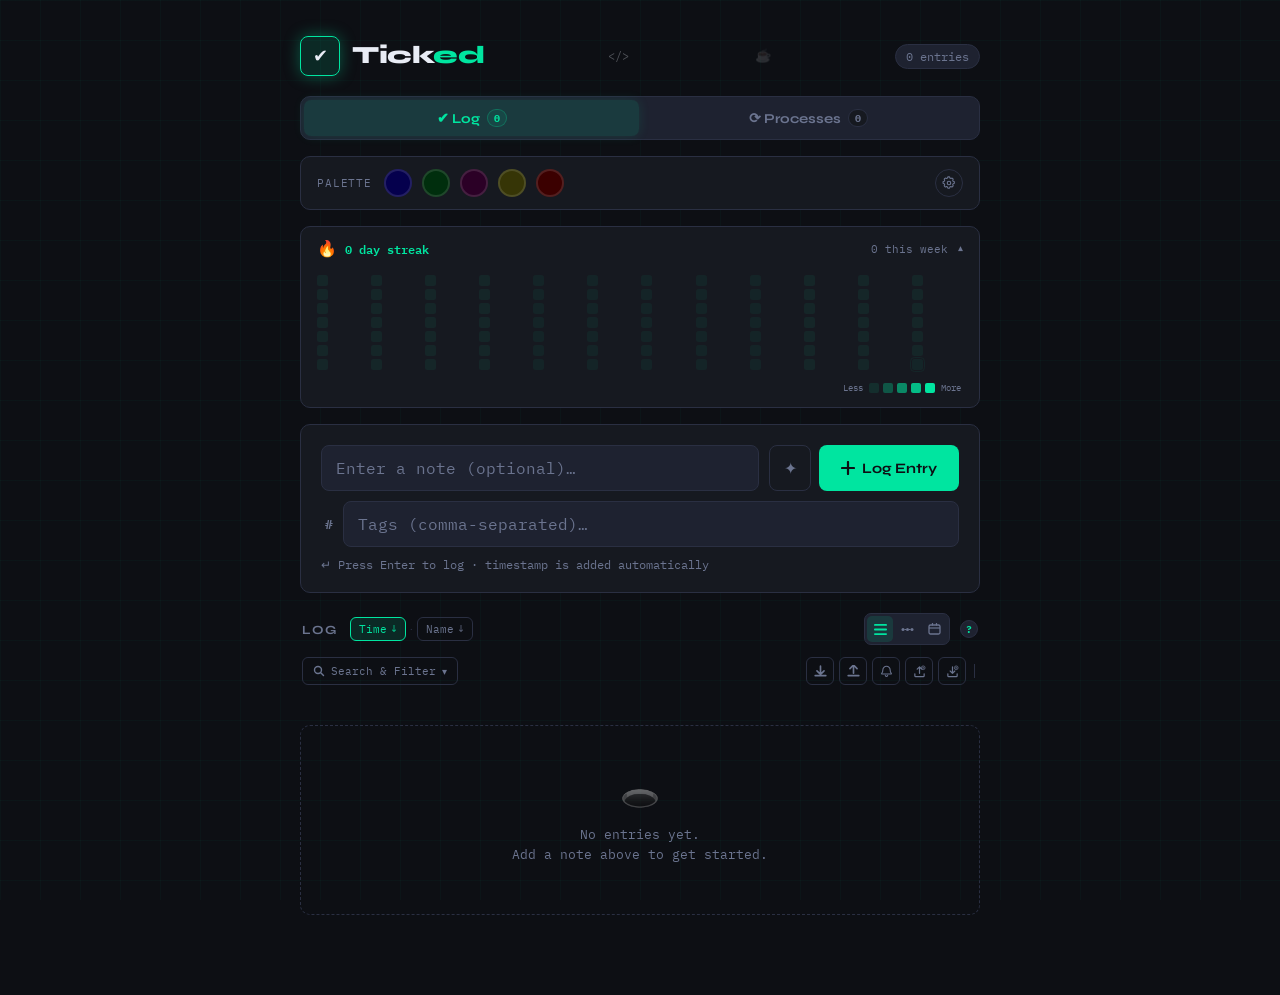
==== commit 307583ab: "Move icons into icons/ and adopt shared icon-universe set - New checkmark-emblem master generates th" ====
--- a/index.html
+++ b/index.html
@@ -21,8 +21,10 @@
     <meta name="apple-mobile-web-app-title" content="Ticked">
     <meta name="theme-color" content="#0d0f14">
     <link rel="manifest" href="manifest.json">
-    <link rel="icon" type="image/png" sizes="192x192" href="icon-192.png">
-    <link rel="apple-touch-icon" href="icon-192.png">
+    <link rel="icon" href="icons/favicon.ico" sizes="any">
+    <link rel="icon" type="image/png" sizes="32x32" href="icons/favicon-32x32.png">
+    <link rel="icon" type="image/png" sizes="16x16" href="icons/favicon-16x16.png">
+    <link rel="apple-touch-icon" href="icons/apple-touch-icon.png">
 
     <link href="https://fonts.googleapis.com/css2?family=IBM+Plex+Mono:wght@400;500;600&family=Syne:wght@400;600;700;800&display=swap" rel="stylesheet">
     <!-- Styles split by feature. tokens.css must load first so later files can reference its custom properties. -->
